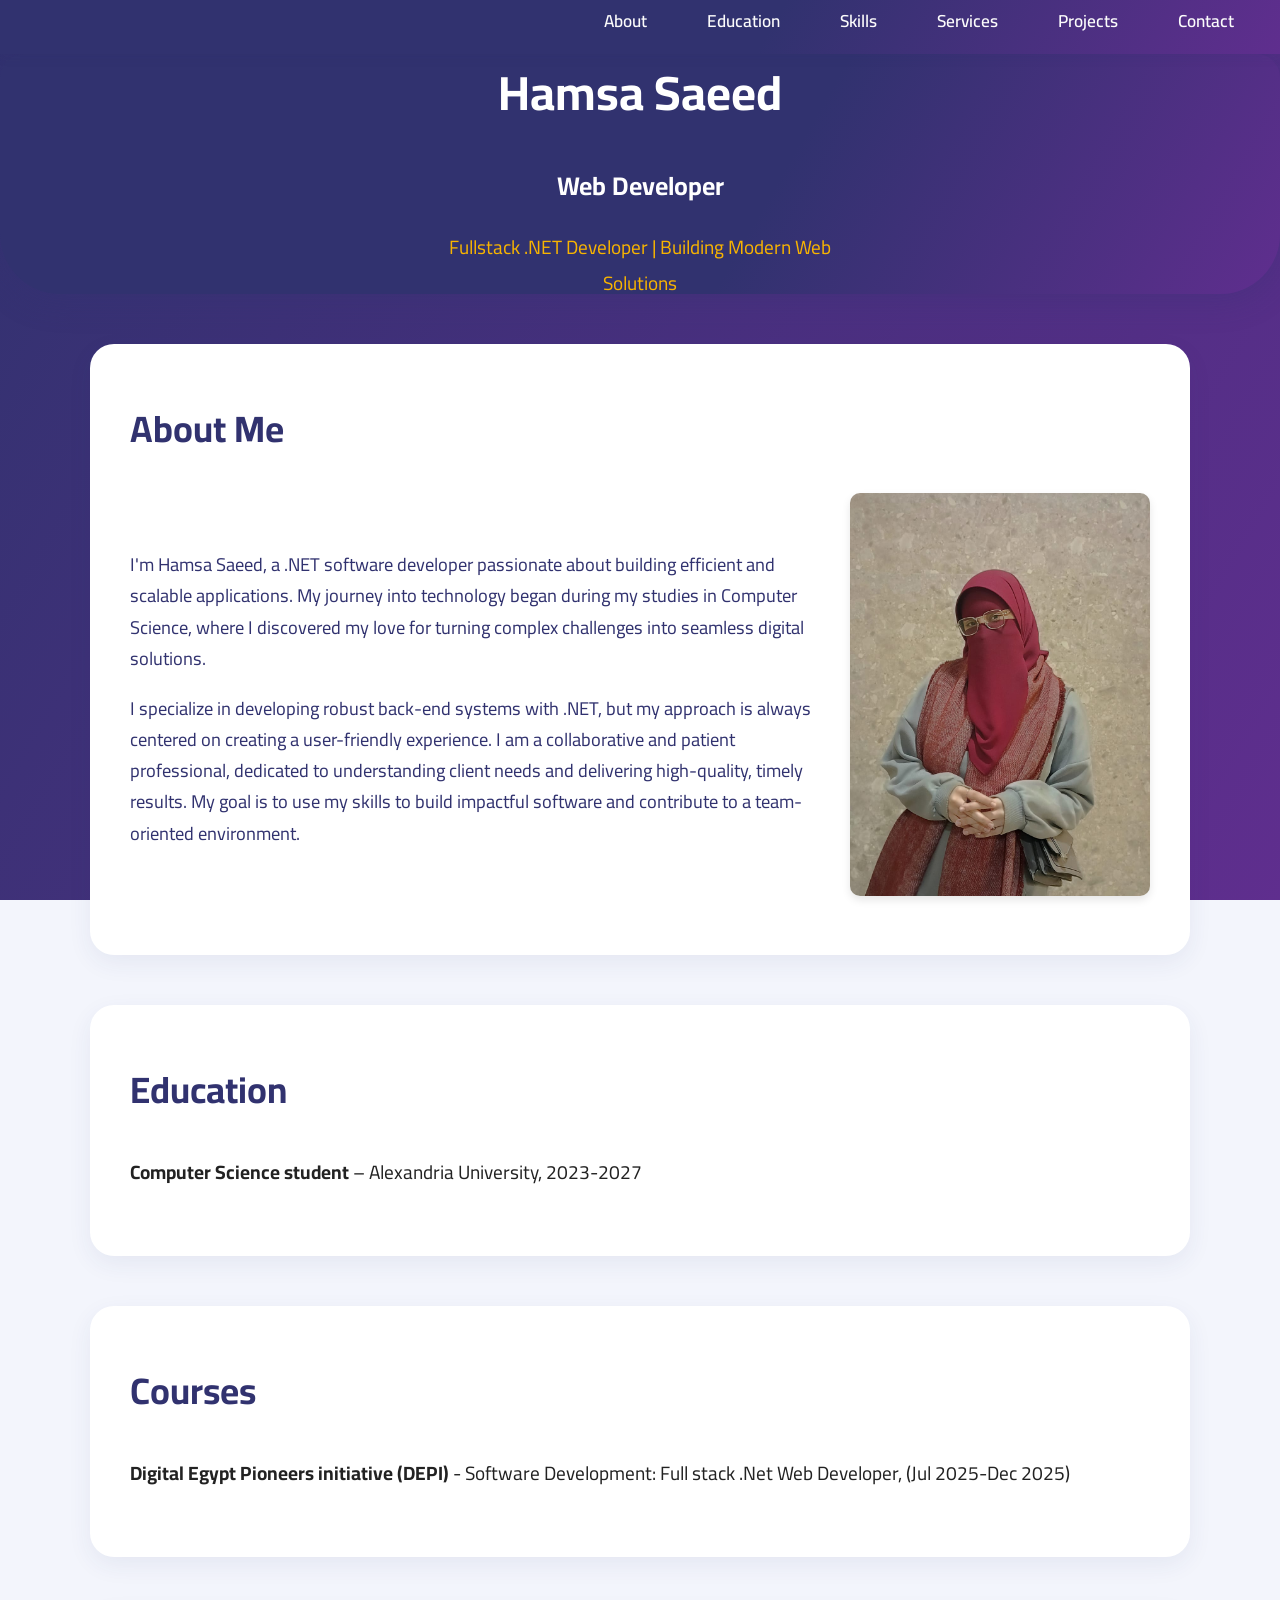
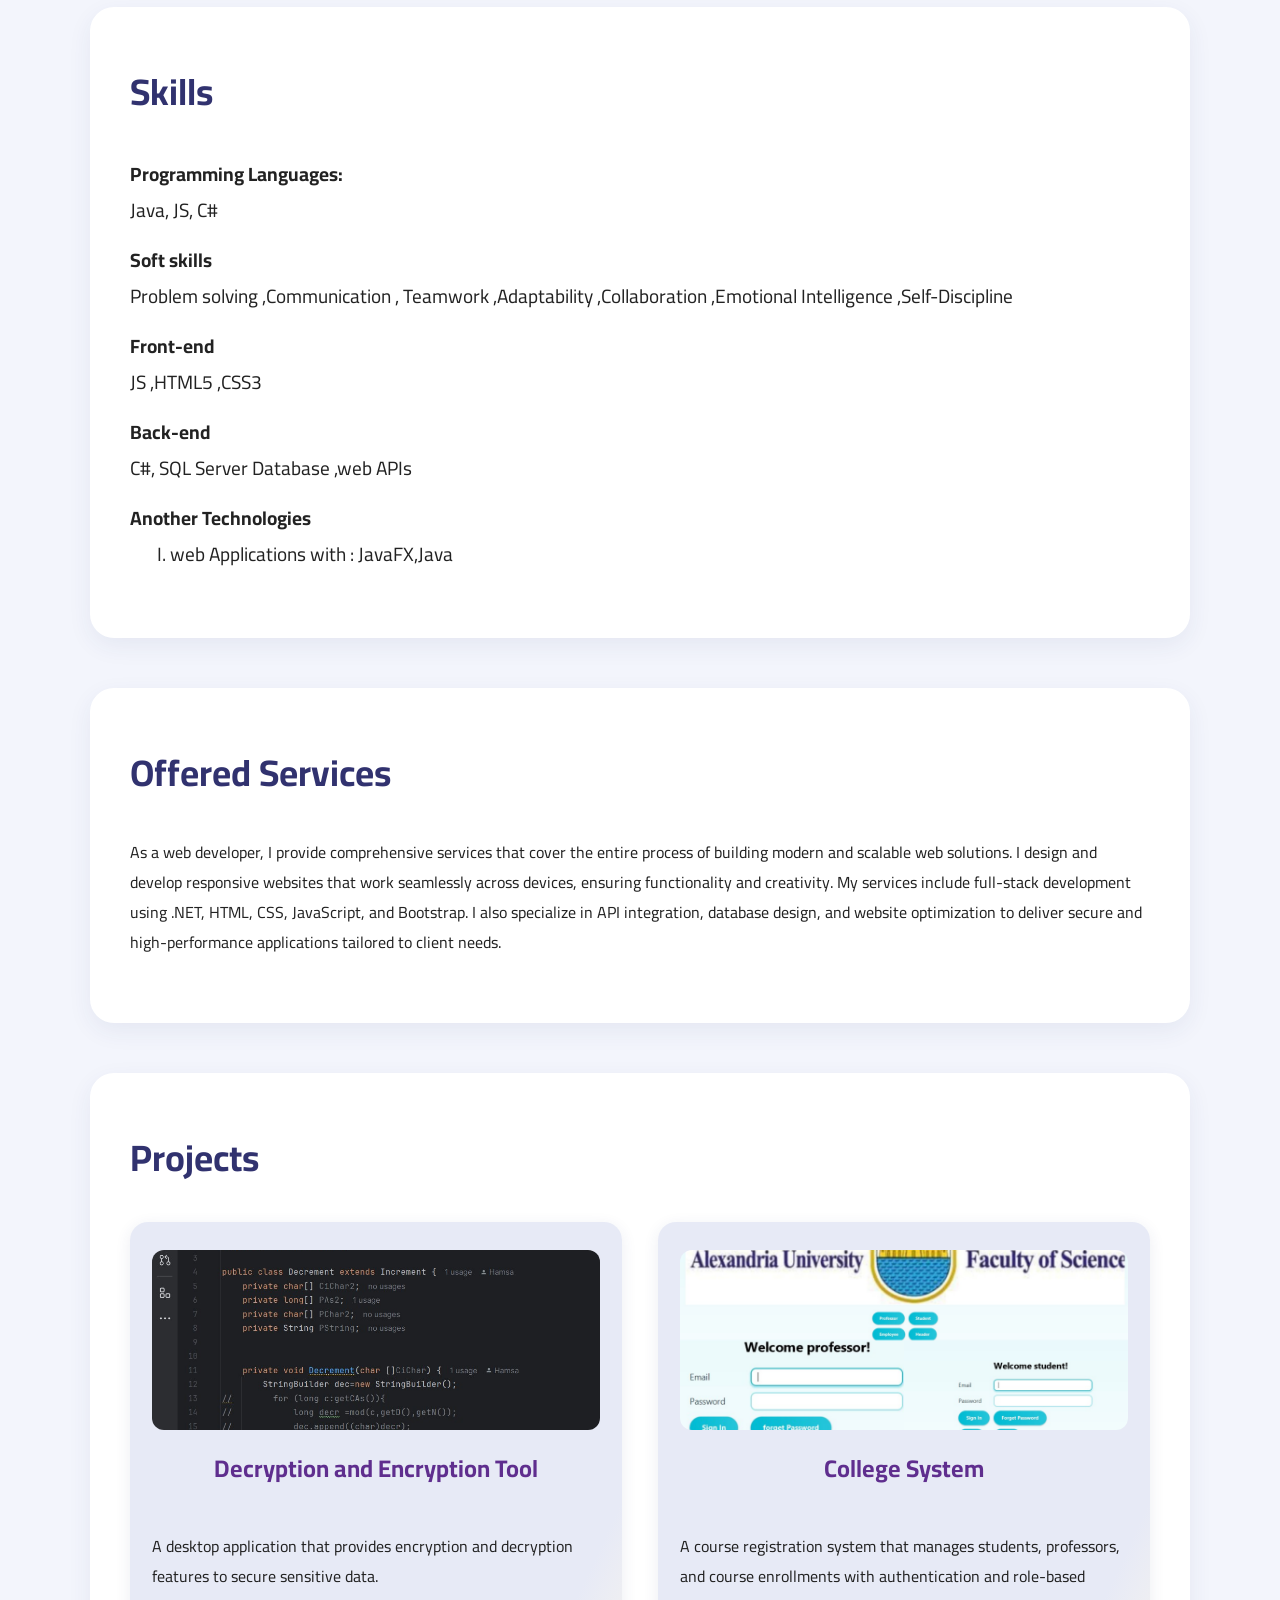
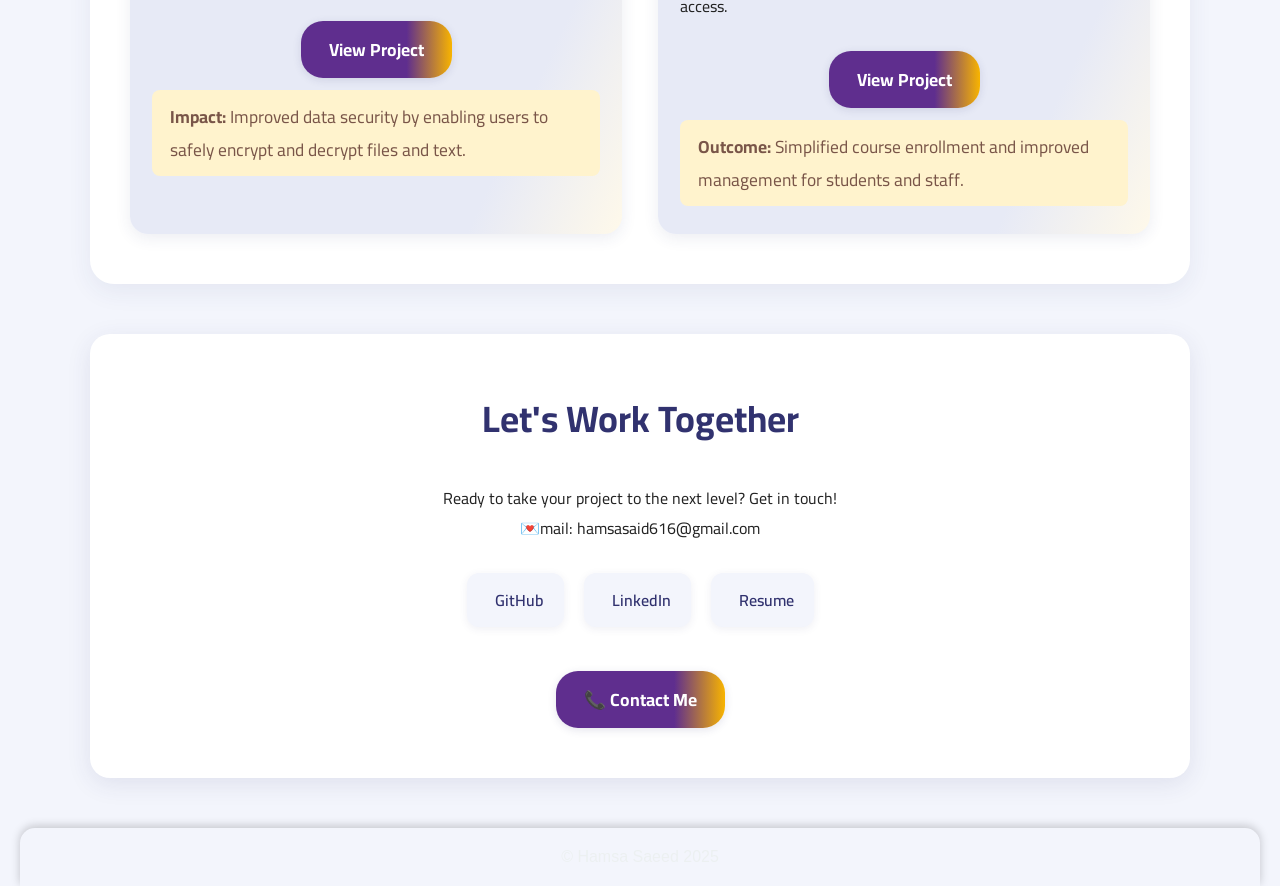
==== index.html @ bff62e7e "Merge branch 'main' of https://github.com/Hamsasaeed99/portfolio" ====
<!DOCTYPE html>
<html lang="en">
  <head>
    <meta charset="UTF-8" />
    <meta name="viewport" content="width=device-width, initial-scale=1" />
    <title>Portfolio - Hamsa Saeed</title>
    <link rel="stylesheet" href="style.css" />
  </head>
  <body>
    <div class="bg-animated"></div>

    <!-- Navigation Bar -->
    <nav class="main-nav">
      <ul>
        <li><a href="#about">About</a></li>
        <li><a href="#education">Education</a></li>
        <li><a href="#skills">Skills</a></li>
        <li><a href="#services">Services</a></li>
        <li><a href="#projects">Projects</a></li>
        <li><a href="#contact">Contact</a></li>
      </ul>
    </nav>

    <!-- Cover Section -->
    <section class="cover">
      <div class="cover-overlay"></div>
      <div class="cover-content">
        <div class="cover-text">
          <h1>Hamsa Saeed</h1>
          <p class="title">Web Developer</p>
          <p class="subtitle">
            Fullstack .NET Developer | Building Modern Web Solutions
          </p>
        </div>
      </div>
    </section>

    <main>
      <!-- About Section -->
      <section id="about" class="about-me">
        <div class="container">
          <h2 class="section-title">About Me</h2>
          <div class="about-content">
            <div class="about-text">
              <p>
                I'm Hamsa Saeed, a .NET software developer passionate about building efficient and scalable applications. My journey into technology began during my studies in Computer Science, where I discovered my love for turning complex challenges into seamless digital solutions.

              </p>
              <p>
                I specialize in developing robust back-end systems with .NET, but my approach is always centered on creating a user-friendly experience. I am a collaborative and patient professional, dedicated to understanding client needs and delivering high-quality, timely results. My goal is to use my skills to build impactful software and contribute to a team-oriented environment.

              </p>
            </div>
            <div class="about-image">
              <img src="WhatsApp Image 2026-02-12 at 7.14.35 PM.jpeg" alt="Hamsa Saeed" class="profile-pic" />
            </div>
          </div>
        </div>
      </section>

      <!-- Education Section -->
      <section id="education">
        <h2>Education</h2>
        <ul>
          <li>
            <strong>Computer Science student</strong> – Alexandria University,
            2023-2027
          </li>
        </ul>
      </section>

      <!-- Course Section -->
      <section id="Course">
        <h2>Courses</h2>
        <ul>
          <li>
            <strong>Digital Egypt Pioneers initiative (DEPI)</strong> - Software
            Development: Full stack .Net Web Developer, (Jul 2025-Dec 2025)
          </li>
        </ul>
      </section>

      <!-- Skills Section -->
      <section id="skills">
        <h2>Skills</h2>
        <ul>
          <li>
            <strong>Programming Languages:</strong><br />
            Java, JS, C#
          </li>
          <li>
            <strong>Soft skills</strong><br />
            Problem solving
            ,Communication
            , Teamwork 
            ,Adaptability 
            ,Collaboration 
            ,Emotional Intelligence
            ,Self-Discipline 
          </li>
          <li>
            <strong>Front-end </strong><br />
            JS ,HTML5 ,CSS3
          </li>
          <li>
            <strong>Back-end </strong><br />
            C#, SQL Server Database ,web APIs
          </li>
          <li>
            <strong>Another Technologies </strong><br />
            <ol type="I">
              <li>web Applications with : JavaFX,Java</li>
            </ol>
          </li>
        </ul>
      </section>

      <!-- Offered Services Section -->
      <section id="services">
        <h2>Offered Services</h2>
        <p>
          As a web developer, I provide comprehensive services that cover the
          entire process of building modern and scalable web solutions. I design
          and develop responsive websites that work seamlessly across devices,
          ensuring functionality and creativity. My services include full-stack
          development using .NET, HTML, CSS, JavaScript, and Bootstrap. I also
          specialize in API integration, database design, and website
          optimization to deliver secure and high-performance applications
          tailored to client needs.
        </p>
      </section>

      <!-- Projects Section -->
      <section id="projects">
        <h2>Projects</h2>
        <div class="projects-list">
          <div class="project-item">
            <img src="Screenshot 2025-09-07 192544.jpg" alt="Decryption and Encryption Tool" />
            <h3>Decryption and Encryption Tool</h3>
            <p>
              A desktop application that provides encryption and decryption
              features to secure sensitive data.
            </p>
            <a
              class="btn"
              href="https://github.com/Hamsasaeed99/DecryptionAndEncryption"
              target="_blank"
              >View Project</a
            >
            <div class="case-study">
              <strong>Impact:</strong> Improved data security by enabling users
              to safely encrypt and decrypt files and text.
            </div>
          </div>
            <div class="project-item">
                <img src="photo-collage.png.png" alt="College System" />
                <h3>College System</h3>
                <p>
                    A course registration system that manages students, professors, and course
                    enrollments with authentication and role-based access.
                </p>
                <a
                    class="btn"
                    href="https://github.com/Hamsasaeed99/CollegeSystem"
                    target="_blank"
                    >View Project</a
                >
                <div class="case-study">
                    <strong>Outcome:</strong> Simplified course enrollment and improved
                    management for students and staff.
                </div>
            </div>
        </div>
      </section>

    <!-- Contact Section -->
<section id="contact">
  <h2>Let's Work Together</h2>
  <p>Ready to take your project to the next level? Get in touch!<br> 💌mail: hamsasaid616@gmail.com</p>

  <div class="contact-grid">
    
    <a href="https://github.com/Hamsasaeed99" target="_blank">
      <i class="fab fa-github"></i> GitHub
    </a>
    <a href="https://www.linkedin.com/in/hamsasaeed55" target="_blank">
      <i class="fab fa-linkedin"></i> LinkedIn
    </a>
    <a href="Hamsa Saeed OthmanCV.pdf" target="_blank">
      <i class="fas fa-file-alt"></i> Resume
    </a>

  </div>

  <a class="btn primary" href="https://wa.me/qr/BJYZMASIEOZRG1"target="_blank"> 📞 Contact Me</a>
</section>

    </main>

    <footer>
      <p>© Hamsa Saeed 2025</p>
    </footer>
  </body>
</html>
---- style.css ----
@import url('https://fonts.googleapis.com/css2?family=Cairo:wght@700;400&display=swap');

body {
  font-family: 'Cairo', Arial, sans-serif;
  background: #f3f5fc;
  margin: 0;
  color: #222;
  direction: ltr;
}

.bg-animated {
  position: fixed;
  top: 0; left: 0;
  width: 100vw;
  height: 100vh;
  z-index: -1;
  background: linear-gradient(120deg, #31326f, #5f2e8e, #f8b400, #9d50bb);
  background-size: 300% 300%;
  animation: gradientBG 8s ease-in-out infinite;
}

@keyframes gradientBG {
  0% { background-position: 0% 50%; }
  50% { background-position: 100% 50%; }
  100% { background-position: 0% 50%; }
}

/* Navigation Bar */
.main-nav {
  width: 100%;
  background:  linear-gradient(120deg, #31326f 60%, #5f2e8e 100%);
  box-shadow: 0 2px 12px #31326f18;
  position: sticky;
  top: 0;
  z-index: 99;
  
}
.main-nav ul {
  margin: 0;
  padding: 0 28px;
  display: flex;
  gap: 24px;
  list-style: none;
  height: 54px;
  align-items: center;
  justify-content: flex-end;
}
.main-nav a {
  color: #fcfcfc;
  font-weight: 600;
  font-size: 1.08rem;
  text-decoration: none;
  padding: 8px 18px;
  border-radius: 18px;
  transition: background 0.18s, color 0.18s;
}
.main-nav a:hover,
.main-nav a:focus {
  background: #f8b400;
  color: #fff;
}

/* Cover Section */
.cover {
  background: linear-gradient(120deg, #31326f 60%, #5f2e8e 100%);
  color: #fff;
  position: relative;
  text-align: center;
  padding: 140px 0 100px 0;
  border-bottom-right-radius: 60px;
  border-bottom-left-radius: 60px;
  box-shadow: 0 6px 32px rgba(49,50,111,0.3);
}
.cover-overlay {
  position: absolute;
  background: rgba(49,50,111,0.22);
  border-bottom-right-radius: 60px;
  border-bottom-left-radius: 60px;
  z-index: 1;
}
.cover-content {
  position: absolute;
  top: 50%;
  left: 50%;
  transform: translate(-50%, -50%);
  z-index: 2;
  display: flex;
  flex-direction: row;
  align-items: center;
  justify-content: center;
  gap: 40px;
  width: auto;
  min-height: 350px;
}
.cover-text { text-align: center; max-width: 430px; width: 100%; }
.profile-pic {
    width: 100%; /* تتمدد الصورة لتملأ حاوية الـ 300px */
    max-width: 300px; /* تضمن أن الصورة لا تتعدى 300px */
    height: auto; /* للحفاظ على نسبة العرض إلى الارتفاع */
    border-radius: 10px; /* لإضافة حواف دائرية للصورة */
    box-shadow: 0 4px 8px rgba(0, 0, 0, 0.1); /* لإضافة ظل خفيف */
}

.cover-text h1 { font-size: 3rem; margin-bottom: 10px; margin-top: 0; }
.cover-text .title { font-size: 1.6rem; font-weight: 700; margin-bottom: 8px; }
.cover-text .subtitle { font-size: 1.2rem; color: #f8b400; margin-bottom: 0; }

main { max-width: 1100px; margin: 40px auto; padding: 0 40px; }
section {
  background: #fff;
  margin-bottom: 50px;
  padding: 50px 40px;
  border-radius: 24px;
  box-shadow: 0 8px 24px rgba(49,50,111,0.07);
}
section h2 {
  color: #31326f;
  margin-top: 0;
  margin-bottom: 30px;
  font-size: 2.3rem;
}

.about-list { list-style: disc inside; padding-left: 0; margin-top: 0; }
.about-list li {
  font-size: 1.18rem;
  margin-bottom: 14px;
  color: #31326f;
}
.services-list, .contact-details, ul { list-style: none; padding: 0; }
.services-list li, .contact-details li, ul li {
  margin-bottom: 14px;
  font-size: 1.2rem;

}

.about-content {
    display: flex; /* يجعل العناصر داخلها تترتب جنبًا إلى جنب */
    align-items: center; /* لمحاذاة العناصر عموديًا في المنتصف */
    justify-content: space-between; /* لتوزيع المساحة بين العناصر */
    flex-wrap: wrap; /* للسماح للعناصر بالنزول لسطر جديد في الشاشات الصغيرة */
    gap: 30px; /* المسافة بين النص والصورة */
}

.about-text {
  flex: 1;
  font-size: 1.15rem;
  line-height: 1.7;
  color: #31326f;
  min-width: 300px;
  text-align: left;
}

.about-image {
    flex: 0 0 300px; /* يحدد عرض الصورة بـ 300px ولا يسمح لها بالنمو أو التقلص */
    text-align: center; /* لمحاذاة الصورة في المنتصف إذا كانت أصغر من الحاوية */
}

/* Projects */
.projects-list {
  display: flex;
  flex-wrap: wrap;
  gap: 36px;
  justify-content: center;
}
.project-item {
  background: linear-gradient(115deg, #e7eaf6 80%, #f8b40015);
  border-radius: 18px;
  padding: 28px 22px;
  box-shadow: 0 4px 16px rgba(49,50,111,0.09);
  flex: 1 1 430px;
  min-width: 380px;
  max-width: 540px;
  min-height: 340px;
  transition: transform 0.2s, box-shadow 0.2s;
  display: flex;
  flex-direction: column;
  align-items: center;
}
.project-item:hover {
  transform: translateY(-8px) scale(1.03);
  box-shadow: 0 8px 32px #5f2e8e22;
}
.project-item img {
  width: 100%; height: 180px;
  object-fit: cover;
  border-radius: 12px;
  margin-bottom: 16px;
  background: #fff;
}
.project-item h3 { margin-top: 0; color: #5f2e8e; font-size: 1.5rem; }
.case-study {
  margin-top: 12px;
  background: #fff3cd;
  color: #795548;
  padding: 10px 18px;
  border-radius: 8px;
  font-size: 1.09rem;
}

.btn {
  display: inline-block;
  background: linear-gradient(90deg, #5f2e8e 70%, #f8b400 100%);
  color: #fff;
  padding: 12px 28px;
  border-radius: 22px;
  text-decoration: none;
  font-weight: bold;
  margin-top: 14px;
  box-shadow: 0 2px 8px rgba(49,50,111,0.13);
  transition: background 0.3s, transform 0.2s;
  border: none;
  cursor: pointer;
  text-align: center;
  font-size: 1.1rem;
}
.btn.primary {
  background: linear-gradient(90deg, #5f2e8e 70%, #f8b400 100%);
}
.btn:hover {
  background: linear-gradient(90deg, #f8b400 70%, #5f2e8e 100%);
  transform: scale(1.07);
}
#contact {
  text-align: center;
  background: #fff;
  padding: 50px 40px;
  border-radius: 20px;
  box-shadow: 0 6px 24px rgba(49, 50, 111, 0.1);
}

.contact-grid {
  display: flex;
  flex-wrap: wrap;
  gap: 20px;
  justify-content: center;
  margin: 30px 0;
}

.contact-grid a {
  display: flex;
  align-items: center;
  gap: 8px;
  padding: 12px 20px;
  background: #f3f5fc;
  border-radius: 12px;
  text-decoration: none;
  color: #31326f;
  font-weight: 600;
  transition: all 0.3s ease;
  box-shadow: 0 2px 8px rgba(49, 50, 111, 0.08);
}

.contact-grid a:hover {
  background: linear-gradient(90deg, #5f2e8e, #f8b400);
  color: #fff;
  transform: scale(1.05);
}

.contact-grid i {
  font-size: 1.2rem;
}


/* Responsive */
@media (max-width: 800px) {
  .main-nav ul { gap: 8px; font-size: 0.98rem; padding: 0 5px; }
  main { padding: 0 12px; }
  section { padding: 24px 10px; border-radius: 14px; }
  .projects-list { flex-direction: column; gap: 18px; }
  .project-item { min-width: unset; max-width: unset; }
  .profile-img { width: 90px; height: 90px; }
  .cover {
    padding: 60px 0 30px 0;
    border-bottom-right-radius: 32px;
    border-bottom-left-radius: 32px;
  }
  .cover-content {
    position: static;
    top: unset; 
    transform: none;
    flex-direction: column;
    gap: 22px;
    min-height: 350px;
    width: 100%;
  }
  .cover-text { text-align: center; max-width: 100%; }

  .about-content {
        flex-direction: column; /* يرتب العناصر فوق بعضها البعض */
        text-align: center; /* لمركزة النص والصورة */
    }
    .about-image {
        margin-top: 20px; /* إضافة مسافة أعلى الصورة */
        flex: 0 0 100%; /* لجعل الصورة تأخذ عرض 100% في الشاشات الصغيرة */
    }
    

}

footer {
  background-color:   linear-gradient(120deg, #31326f 60%, #5f2e8e 100%); /* لون خلفية داكن أنيق */
  color: #ecf0f1;            /* لون النص فاتح */
  text-align: center;        /* توسيط النص */
  padding: 20px 0;           /* مسافة داخلية */
  font-family: 'Segoe UI', Tahoma, Geneva, Verdana, sans-serif;
  font-size: 16px;
  box-shadow: 0 -2px 10px rgba(0, 0, 0, 0.2); /* ظل خفيف من الأعلى */
  
border-radius: 15px 15px 0 0; /* تقوس في الأعلى فقط */
  margin: 0 20px; /* مسافة من الجوانب */

}

footer p {
  margin: 0;
}


/* Smooth scroll */
html { scroll-behavior: smooth; }
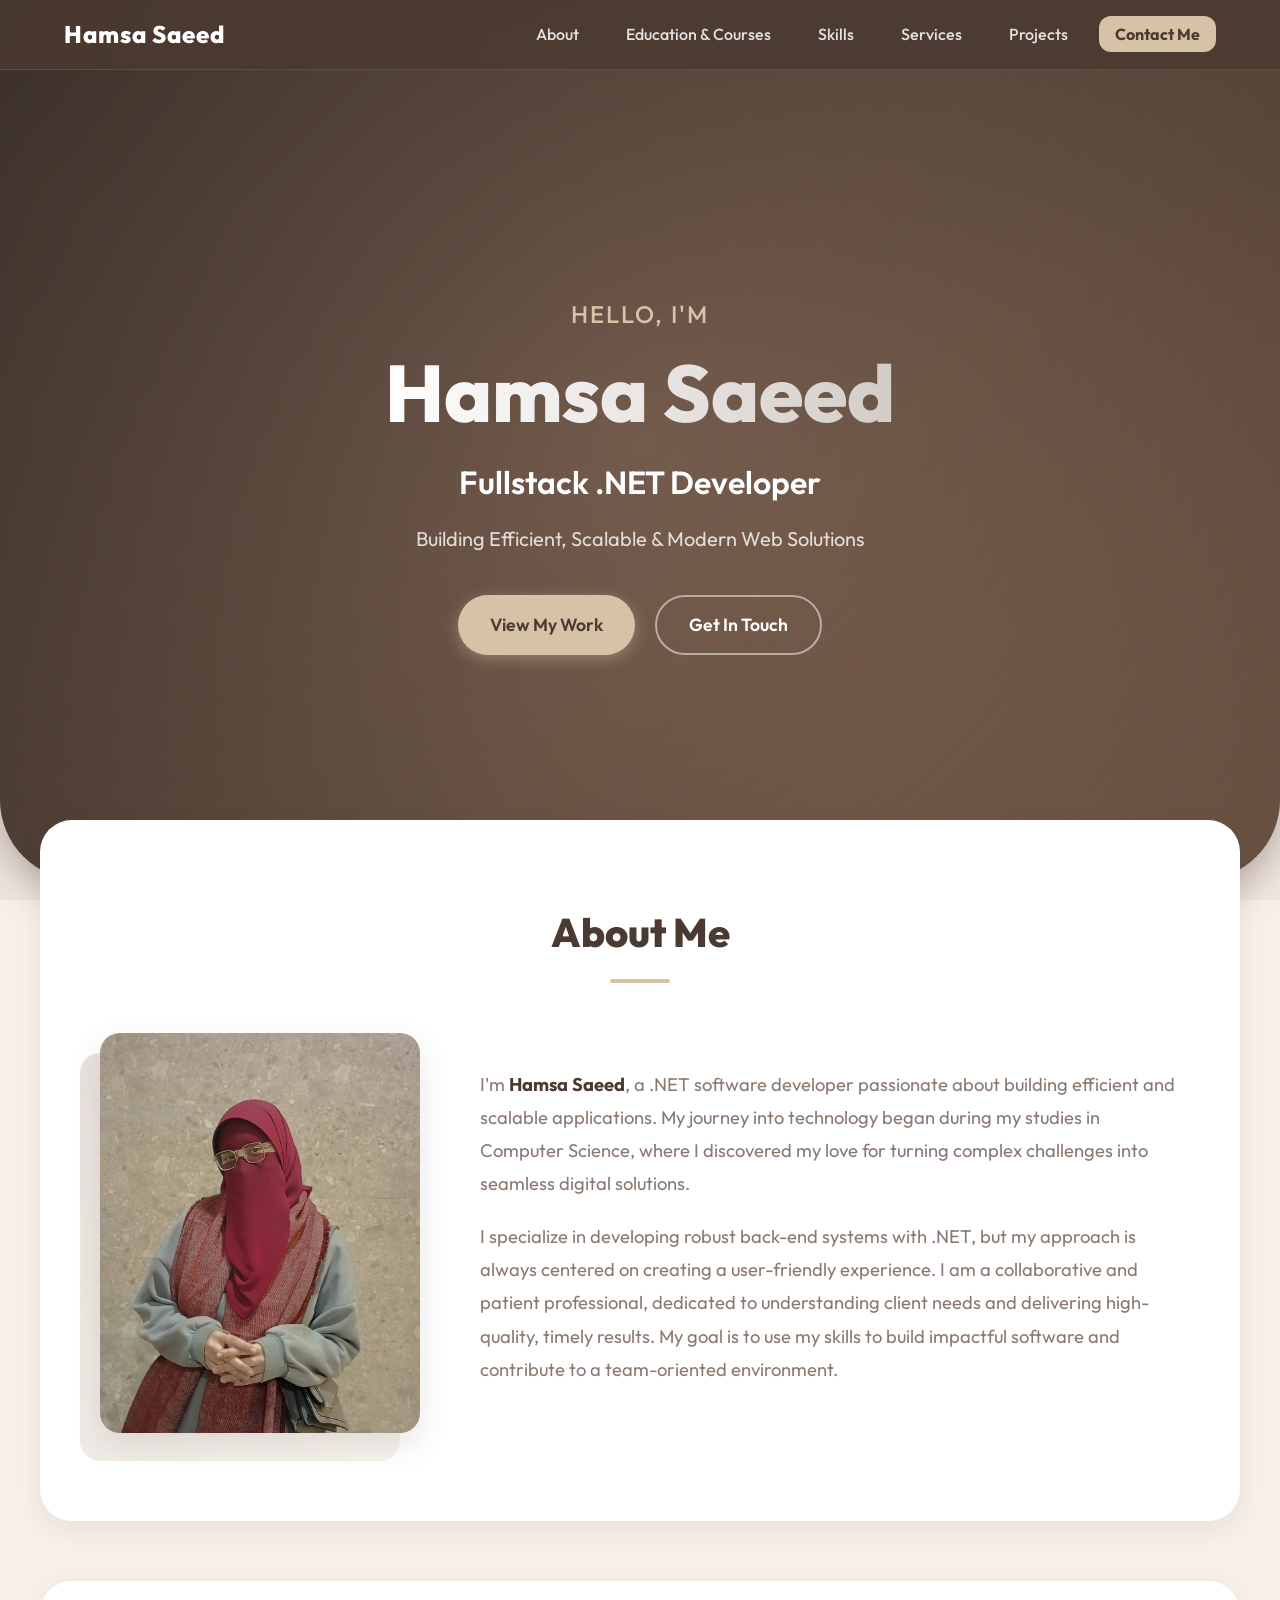
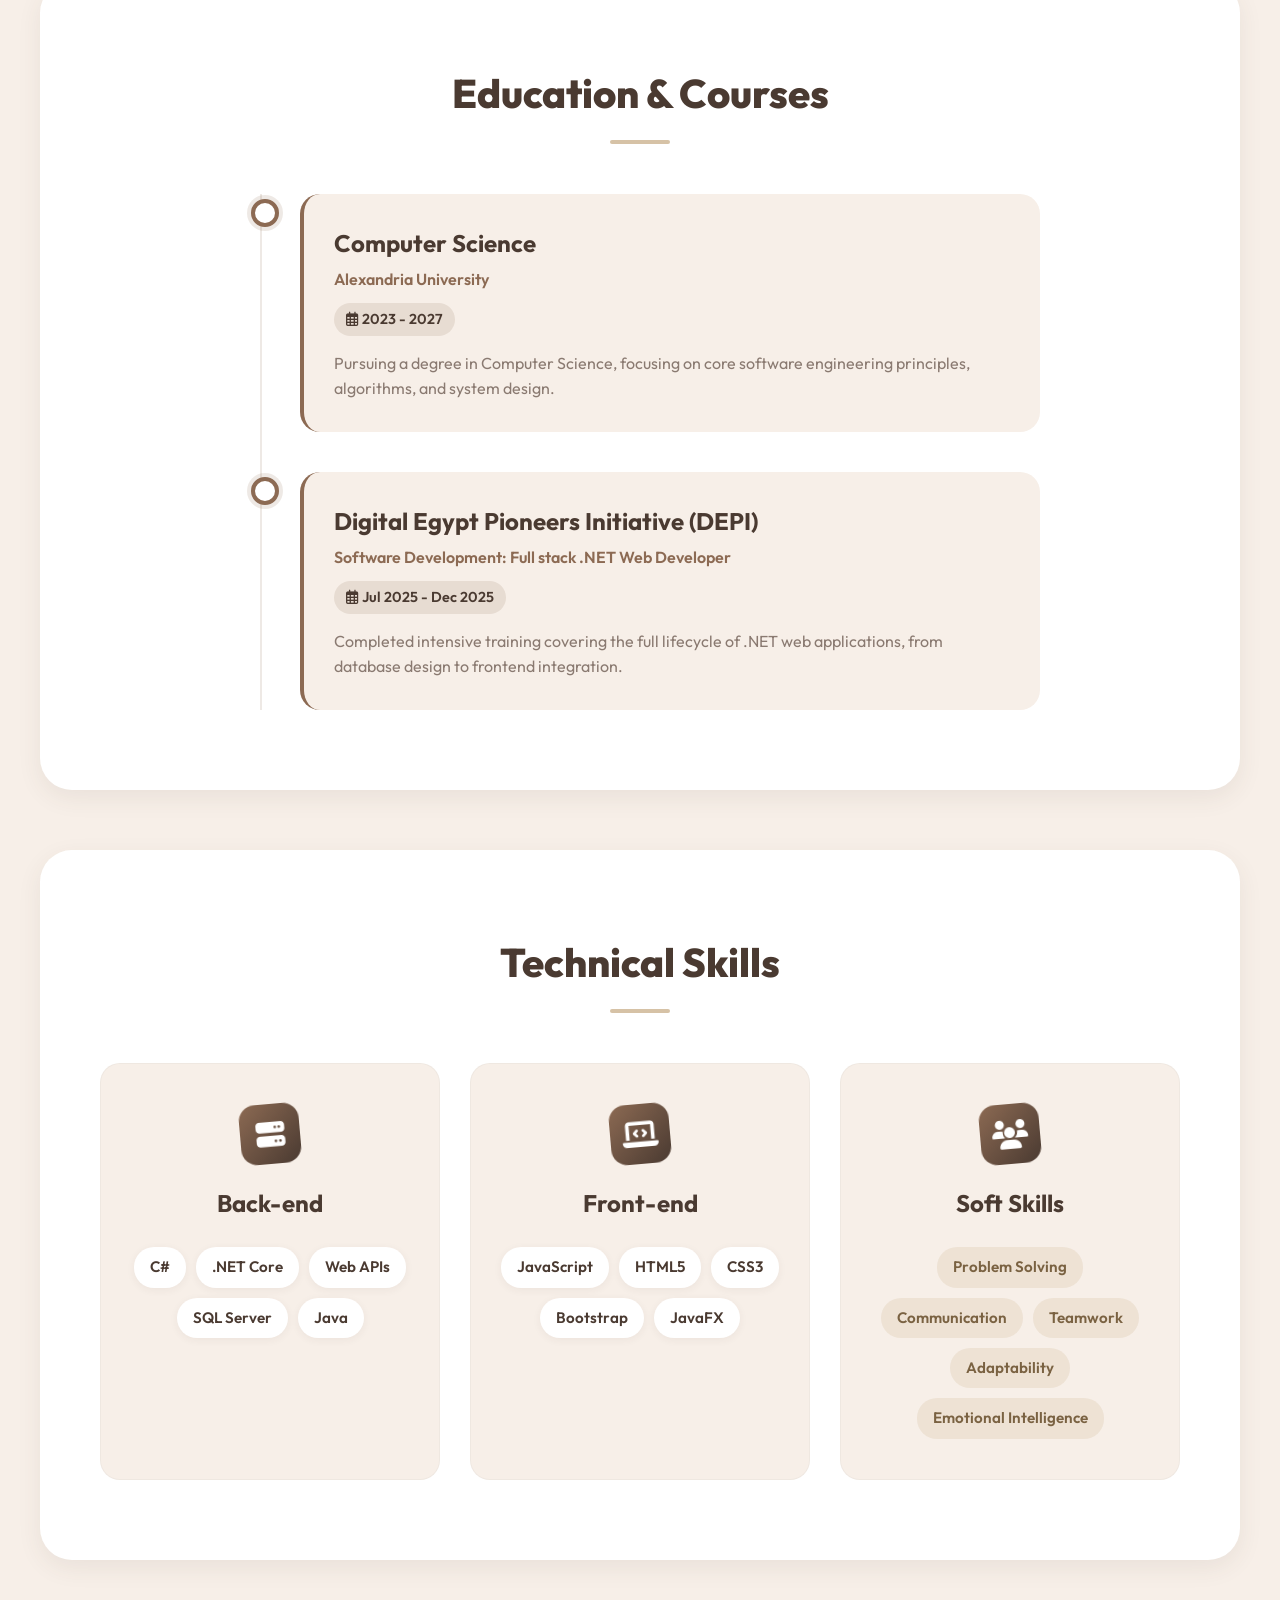
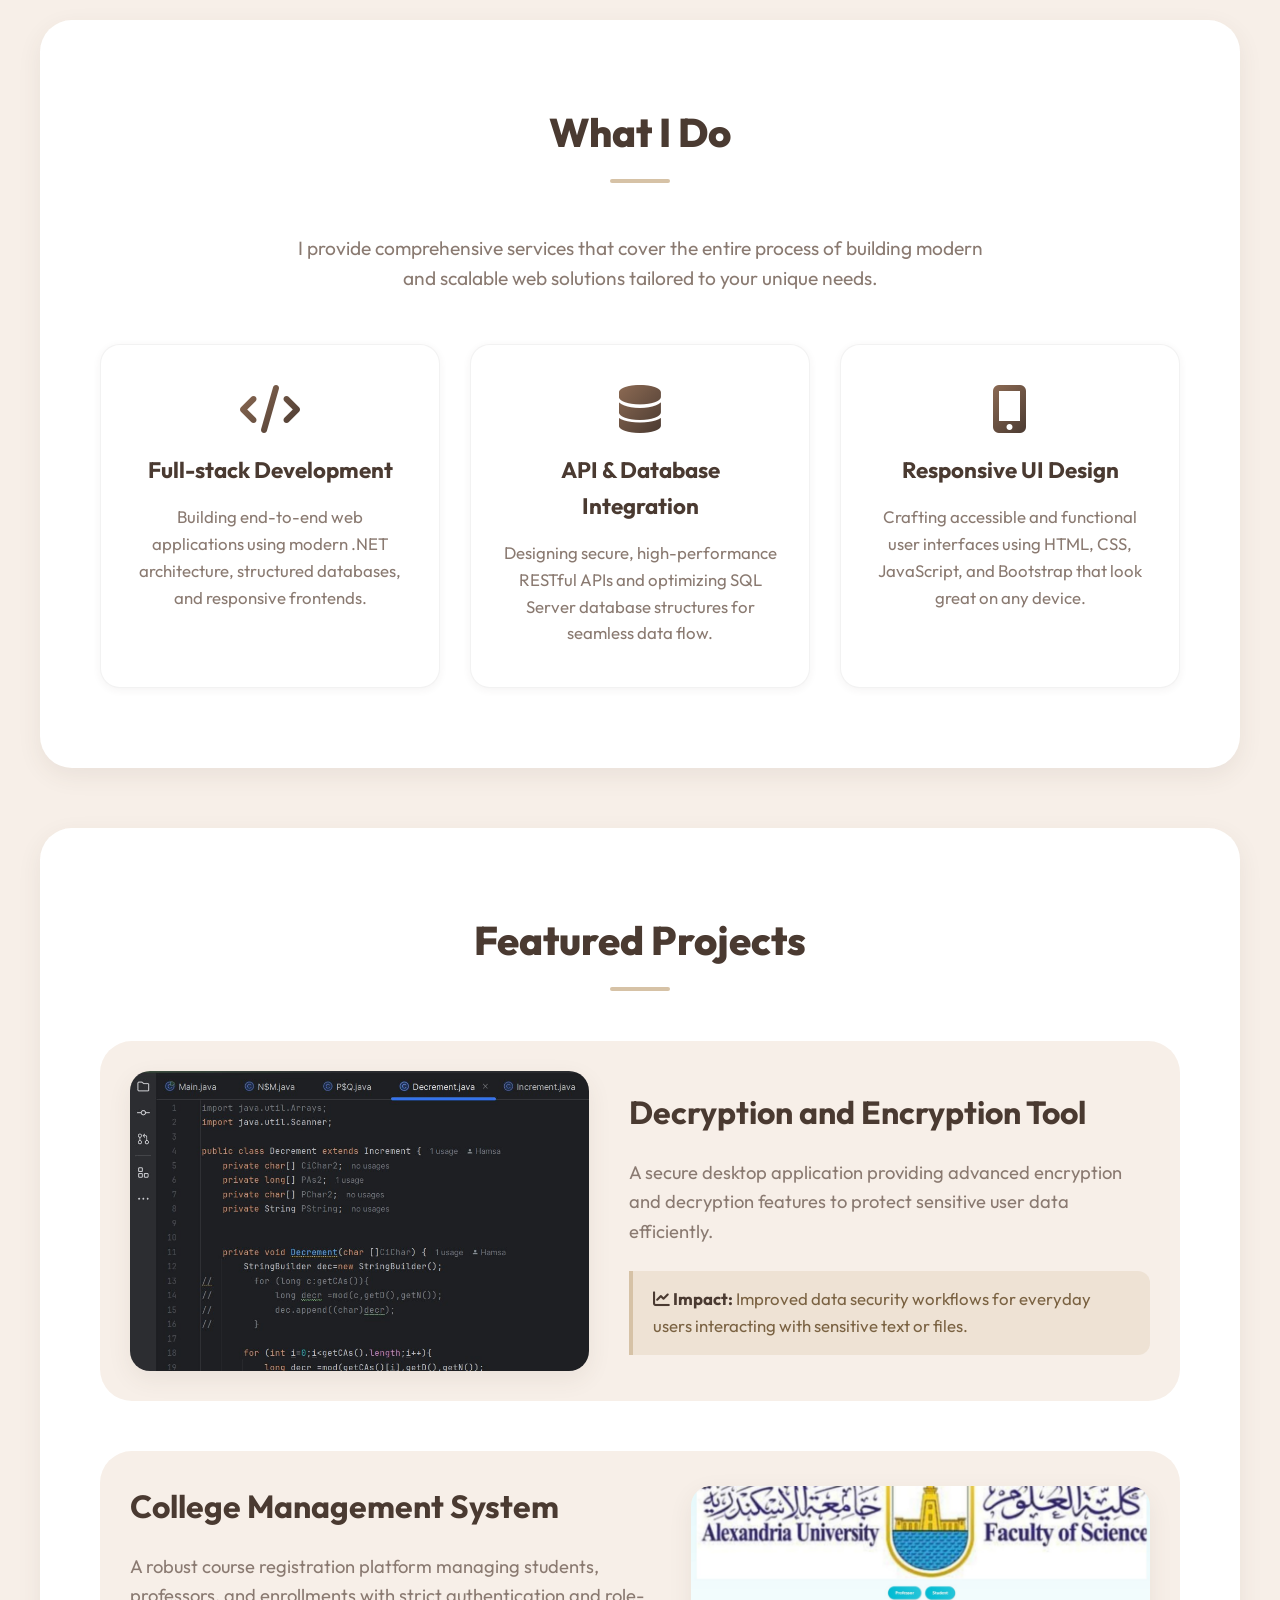
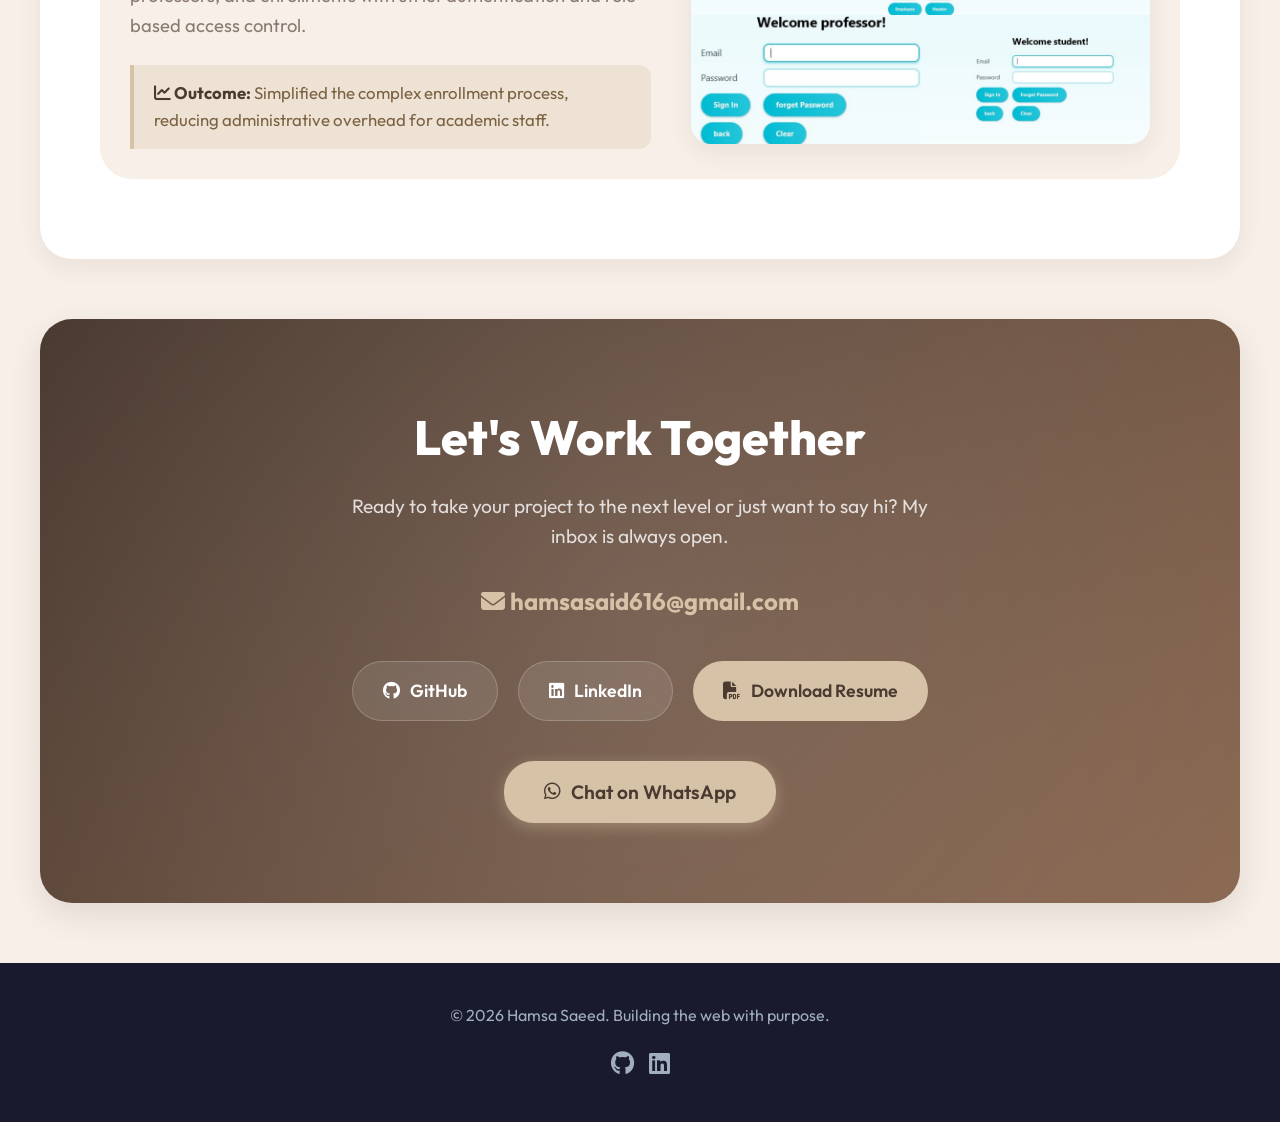
==== commit 864299b2: "color and style changed feat: Redesign portfolio layout with an enhanced navigation bar, a new cover" ====
--- a/index.html
+++ b/index.html
@@ -4,6 +4,8 @@
     <meta charset="UTF-8" />
     <meta name="viewport" content="width=device-width, initial-scale=1" />
     <title>Portfolio - Hamsa Saeed</title>
+    <!-- FontAwesome for Icons -->
+    <link rel="stylesheet" href="https://cdnjs.cloudflare.com/ajax/libs/font-awesome/6.4.0/css/all.min.css" />
     <link rel="stylesheet" href="style.css" />
   </head>
   <body>
@@ -11,194 +13,277 @@
 
     <!-- Navigation Bar -->
     <nav class="main-nav">
+      <div class="nav-brand">Hamsa Saeed</div>
       <ul>
         <li><a href="#about">About</a></li>
-        <li><a href="#education">Education</a></li>
+        <li><a href="#education">Education & Courses</a></li>
         <li><a href="#skills">Skills</a></li>
         <li><a href="#services">Services</a></li>
         <li><a href="#projects">Projects</a></li>
-        <li><a href="#contact">Contact</a></li>
+        <li><a href="#contact" class="nav-cta">Contact Me</a></li>
       </ul>
     </nav>
 
     <!-- Cover Section -->
-    <section class="cover">
+    <header class="cover">
       <div class="cover-overlay"></div>
-      <div class="cover-content">
+      <div class="cover-content fade-in-up">
         <div class="cover-text">
+          <p class="greeting">Hello, I'm</p>
           <h1>Hamsa Saeed</h1>
-          <p class="title">Web Developer</p>
-          <p class="subtitle">
-            Fullstack .NET Developer | Building Modern Web Solutions
-          </p>
+          <p class="title">Fullstack .NET Developer</p>
+          <p class="subtitle">Building Efficient, Scalable & Modern Web Solutions</p>
+          <div class="header-actions">
+             <a href="#projects" class="btn primary">View My Work</a>
+             <a href="#contact" class="btn outline">Get In Touch</a>
+          </div>
         </div>
       </div>
-    </section>
+    </header>
 
     <main>
       <!-- About Section -->
-      <section id="about" class="about-me">
+      <section id="about" class="about-me scroll-reveal">
         <div class="container">
-          <h2 class="section-title">About Me</h2>
+          <div class="section-header">
+            <h2 class="section-title">About Me</h2>
+            <div class="title-underline"></div>
+          </div>
+          
           <div class="about-content">
+            <div class="about-image-wrapper">
+              <img src="WhatsApp Image 2026-02-12 at 7.14.35 PM.jpeg" alt="Hamsa Saeed" class="profile-pic" />
+              <div class="image-backdrop"></div>
+            </div>
             <div class="about-text">
               <p>
-                I'm Hamsa Saeed, a .NET software developer passionate about building efficient and scalable applications. My journey into technology began during my studies in Computer Science, where I discovered my love for turning complex challenges into seamless digital solutions.
-
+                I'm <strong>Hamsa Saeed</strong>, a .NET software developer passionate about building efficient and scalable applications. My journey into technology began during my studies in Computer Science, where I discovered my love for turning complex challenges into seamless digital solutions.
               </p>
               <p>
                 I specialize in developing robust back-end systems with .NET, but my approach is always centered on creating a user-friendly experience. I am a collaborative and patient professional, dedicated to understanding client needs and delivering high-quality, timely results. My goal is to use my skills to build impactful software and contribute to a team-oriented environment.
-
               </p>
             </div>
-            <div class="about-image">
-              <img src="WhatsApp Image 2026-02-12 at 7.14.35 PM.jpeg" alt="Hamsa Saeed" class="profile-pic" />
-            </div>
-          </div>
-        </div>
-      </section>
-
-      <!-- Education Section -->
-      <section id="education">
-        <h2>Education</h2>
-        <ul>
-          <li>
-            <strong>Computer Science student</strong> – Alexandria University,
-            2023-2027
-          </li>
-        </ul>
-      </section>
-
-      <!-- Course Section -->
-      <section id="Course">
-        <h2>Courses</h2>
-        <ul>
-          <li>
-            <strong>Digital Egypt Pioneers initiative (DEPI)</strong> - Software
-            Development: Full stack .Net Web Developer, (Jul 2025-Dec 2025)
-          </li>
-        </ul>
+          </div>
+        </div>
+      </section>
+
+      <!-- Education & Courses Timeline Section -->
+      <section id="education" class="scroll-reveal">
+         <div class="section-header">
+            <h2>Education & Courses</h2>
+            <div class="title-underline"></div>
+         </div>
+         <div class="timeline">
+            <!-- Education Item -->
+            <div class="timeline-item">
+               <div class="timeline-dot"></div>
+               <div class="timeline-content">
+                  <h3>Computer Science</h3>
+                  <p class="timeline-subtitle">Alexandria University</p>
+                  <span class="timeline-date"><i class="far fa-calendar-alt"></i> 2023 - 2027</span>
+                  <p>Pursuing a degree in Computer Science, focusing on core software engineering principles, algorithms, and system design.</p>
+               </div>
+            </div>
+            
+            <!-- Course Item -->
+            <div class="timeline-item">
+                <div class="timeline-dot"></div>
+                <div class="timeline-content">
+                   <h3>Digital Egypt Pioneers Initiative (DEPI)</h3>
+                   <p class="timeline-subtitle">Software Development: Full stack .NET Web Developer</p>
+                   <span class="timeline-date"><i class="far fa-calendar-alt"></i> Jul 2025 - Dec 2025</span>
+                   <p>Completed intensive training covering the full lifecycle of .NET web applications, from database design to frontend integration.</p>
+                </div>
+             </div>
+         </div>
       </section>
 
       <!-- Skills Section -->
-      <section id="skills">
-        <h2>Skills</h2>
-        <ul>
-          <li>
-            <strong>Programming Languages:</strong><br />
-            Java, JS, C#
-          </li>
-          <li>
-            <strong>Soft skills</strong><br />
-            Problem solving
-            ,Communication
-            , Teamwork 
-            ,Adaptability 
-            ,Collaboration 
-            ,Emotional Intelligence
-            ,Self-Discipline 
-          </li>
-          <li>
-            <strong>Front-end </strong><br />
-            JS ,HTML5 ,CSS3
-          </li>
-          <li>
-            <strong>Back-end </strong><br />
-            C#, SQL Server Database ,web APIs
-          </li>
-          <li>
-            <strong>Another Technologies </strong><br />
-            <ol type="I">
-              <li>web Applications with : JavaFX,Java</li>
-            </ol>
-          </li>
-        </ul>
+      <section id="skills" class="scroll-reveal">
+        <div class="section-header">
+            <h2>Technical Skills</h2>
+            <div class="title-underline"></div>
+        </div>
+        
+        <div class="skills-grid">
+            <div class="skill-category">
+                <div class="category-icon"><i class="fas fa-server"></i></div>
+                <h3>Back-end</h3>
+                <div class="skill-tags">
+                    <span class="tag">C#</span>
+                    <span class="tag">.NET Core</span>
+                    <span class="tag">Web APIs</span>
+                    <span class="tag">SQL Server</span>
+                    <span class="tag">Java</span>
+                </div>
+            </div>
+
+            <div class="skill-category">
+                <div class="category-icon"><i class="fas fa-laptop-code"></i></div>
+                <h3>Front-end</h3>
+                <div class="skill-tags">
+                    <span class="tag">JavaScript</span>
+                    <span class="tag">HTML5</span>
+                    <span class="tag">CSS3</span>
+                    <span class="tag">Bootstrap</span>
+                    <span class="tag">JavaFX</span>
+                </div>
+            </div>
+
+            <div class="skill-category">
+                <div class="category-icon"><i class="fas fa-users"></i></div>
+                <h3>Soft Skills</h3>
+                <div class="skill-tags">
+                    <span class="tag alt">Problem Solving</span>
+                    <span class="tag alt">Communication</span>
+                    <span class="tag alt">Teamwork</span>
+                    <span class="tag alt">Adaptability</span>
+                    <span class="tag alt">Emotional Intelligence</span>
+                </div>
+            </div>
+        </div>
       </section>
 
       <!-- Offered Services Section -->
-      <section id="services">
-        <h2>Offered Services</h2>
-        <p>
-          As a web developer, I provide comprehensive services that cover the
-          entire process of building modern and scalable web solutions. I design
-          and develop responsive websites that work seamlessly across devices,
-          ensuring functionality and creativity. My services include full-stack
-          development using .NET, HTML, CSS, JavaScript, and Bootstrap. I also
-          specialize in API integration, database design, and website
-          optimization to deliver secure and high-performance applications
-          tailored to client needs.
+      <section id="services" class="scroll-reveal">
+        <div class="section-header">
+            <h2>What I Do</h2>
+            <div class="title-underline"></div>
+        </div>
+        <p class="section-description">
+            I provide comprehensive services that cover the entire process of building modern and scalable web solutions tailored to your unique needs.
         </p>
+        
+        <div class="services-grid">
+            <div class="service-card">
+                <i class="fas fa-code service-icon"></i>
+                <h3>Full-stack Development</h3>
+                <p>Building end-to-end web applications using modern .NET architecture, structured databases, and responsive frontends.</p>
+            </div>
+            <div class="service-card">
+                <i class="fas fa-database service-icon"></i>
+                <h3>API & Database Integration</h3>
+                <p>Designing secure, high-performance RESTful APIs and optimizing SQL Server database structures for seamless data flow.</p>
+            </div>
+            <div class="service-card">
+                <i class="fas fa-mobile-alt service-icon"></i>
+                <h3>Responsive UI Design</h3>
+                <p>Crafting accessible and functional user interfaces using HTML, CSS, JavaScript, and Bootstrap that look great on any device.</p>
+            </div>
+        </div>
       </section>
 
       <!-- Projects Section -->
-      <section id="projects">
-        <h2>Projects</h2>
+      <section id="projects" class="scroll-reveal">
+        <div class="section-header">
+            <h2>Featured Projects</h2>
+            <div class="title-underline"></div>
+        </div>
         <div class="projects-list">
+            
           <div class="project-item">
-            <img src="Screenshot 2025-09-07 192544.jpg" alt="Decryption and Encryption Tool" />
-            <h3>Decryption and Encryption Tool</h3>
-            <p>
-              A desktop application that provides encryption and decryption
-              features to secure sensitive data.
-            </p>
-            <a
-              class="btn"
-              href="https://github.com/Hamsasaeed99/DecryptionAndEncryption"
-              target="_blank"
-              >View Project</a
-            >
-            <div class="case-study">
-              <strong>Impact:</strong> Improved data security by enabling users
-              to safely encrypt and decrypt files and text.
-            </div>
-          </div>
-            <div class="project-item">
+            <div class="project-image-container">
+                <img src="Screenshot 2025-09-07 192544.jpg" alt="Decryption and Encryption Tool" />
+                <div class="project-overlay">
+                    <a href="https://github.com/Hamsasaeed99/DecryptionAndEncryption" target="_blank" class="project-link-icon"><i class="fab fa-github"></i> Source Code</a>
+                </div>
+            </div>
+            <div class="project-info">
+                <h3>Decryption and Encryption Tool</h3>
+                <p>A secure desktop application providing advanced encryption and decryption features to protect sensitive user data efficiently.</p>
+                <div class="case-study">
+                    <strong><i class="fas fa-chart-line"></i> Impact:</strong> Improved data security workflows for everyday users interacting with sensitive text or files.
+                </div>
+            </div>
+          </div>
+
+          <div class="project-item">
+            <div class="project-image-container">
                 <img src="photo-collage.png.png" alt="College System" />
-                <h3>College System</h3>
-                <p>
-                    A course registration system that manages students, professors, and course
-                    enrollments with authentication and role-based access.
-                </p>
-                <a
-                    class="btn"
-                    href="https://github.com/Hamsasaeed99/CollegeSystem"
-                    target="_blank"
-                    >View Project</a
-                >
+                <div class="project-overlay">
+                    <a href="https://github.com/Hamsasaeed99/CollegeSystem" target="_blank" class="project-link-icon"><i class="fab fa-github"></i> Source Code</a>
+                </div>
+            </div>
+            <div class="project-info">
+                <h3>College Management System</h3>
+                <p>A robust course registration platform managing students, professors, and enrollments with strict authentication and role-based access control.</p>
                 <div class="case-study">
-                    <strong>Outcome:</strong> Simplified course enrollment and improved
-                    management for students and staff.
-                </div>
-            </div>
-        </div>
-      </section>
-
-    <!-- Contact Section -->
-<section id="contact">
-  <h2>Let's Work Together</h2>
-  <p>Ready to take your project to the next level? Get in touch!<br> 💌mail: hamsasaid616@gmail.com</p>
-
-  <div class="contact-grid">
-    
-    <a href="https://github.com/Hamsasaeed99" target="_blank">
-      <i class="fab fa-github"></i> GitHub
-    </a>
-    <a href="https://www.linkedin.com/in/hamsasaeed55" target="_blank">
-      <i class="fab fa-linkedin"></i> LinkedIn
-    </a>
-    <a href="Hamsa Saeed OthmanCV.pdf" target="_blank">
-      <i class="fas fa-file-alt"></i> Resume
-    </a>
-
-  </div>
-
-  <a class="btn primary" href="https://wa.me/qr/BJYZMASIEOZRG1"target="_blank"> 📞 Contact Me</a>
-</section>
+                    <strong><i class="fas fa-chart-line"></i> Outcome:</strong> Simplified the complex enrollment process, reducing administrative overhead for academic staff.
+                </div>
+            </div>
+          </div>
+
+        </div>
+      </section>
+
+      <!-- Contact Section -->
+      <section id="contact" class="scroll-reveal">
+        <div class="contact-card">
+            <h2>Let's Work Together</h2>
+            <p>Ready to take your project to the next level or just want to say hi? My inbox is always open.</p>
+            
+            <a href="mailto:hamsasaid616@gmail.com" class="email-link">
+                <i class="fas fa-envelope"></i> hamsasaid616@gmail.com
+            </a>
+
+            <div class="contact-grid">
+                <a href="https://github.com/Hamsasaeed99" target="_blank" class="social-link">
+                <i class="fab fa-github"></i>
+                <span>GitHub</span>
+                </a>
+                <a href="https://www.linkedin.com/in/hamsasaeed55" target="_blank" class="social-link">
+                <i class="fab fa-linkedin"></i>
+                <span>LinkedIn</span>
+                </a>
+                <a href="Hamsa Saeed OthmanCV.pdf" target="_blank" class="social-link highlight">
+                <i class="fas fa-file-pdf"></i>
+                <span>Download Resume</span>
+                </a>
+            </div>
+
+            <a class="btn primary cta-btn" href="https://wa.me/qr/BJYZMASIEOZRG1" target="_blank"> 
+               <i class="fab fa-whatsapp"></i> Chat on WhatsApp
+            </a>
+        </div>
+      </section>
 
     </main>
 
     <footer>
-      <p>© Hamsa Saeed 2025</p>
+      <div class="footer-content">
+          <p>© <span id="year">2025</span> Hamsa Saeed. Building the web with purpose.</p>
+          <div class="footer-socials">
+             <a href="https://github.com/Hamsasaeed99" target="_blank"><i class="fab fa-github"></i></a>
+             <a href="https://www.linkedin.com/in/hamsasaeed55" target="_blank"><i class="fab fa-linkedin"></i></a>
+          </div>
+      </div>
     </footer>
+
+    <!-- Simple Script for Animations and Dynamic Year -->
+    <script>
+        // Dynamic Footer Year
+        document.getElementById('year').textContent = new Date().getFullYear();
+
+        // Scroll Reveal Animation Observer
+        const observerOptions = {
+            root: null,
+            rootMargin: '0px',
+            threshold: 0.15
+        };
+
+        const observer = new IntersectionObserver((entries, observer) => {
+            entries.forEach(entry => {
+                if (entry.isIntersecting) {
+                    entry.target.classList.add('visible');
+                    // Optional: Stop observing once visible if you only want it to animate once
+                    // observer.unobserve(entry.target); 
+                }
+            });
+        }, observerOptions);
+
+        document.querySelectorAll('.scroll-reveal').forEach((section) => {
+            observer.observe(section);
+        });
+    </script>
   </body>
 </html>
--- a/style.css
+++ b/style.css
@@ -1,22 +1,65 @@
-@import url('https://fonts.googleapis.com/css2?family=Cairo:wght@700;400&display=swap');
+@import url('https://fonts.googleapis.com/css2?family=Outfit:wght@300;400;500;600;700;800&display=swap');
+
+/* --- CSS Variables & Design System --- */
+:root {
+  --primary-color: #8C6A53; /* Soft Brown */
+  --primary-dark: #4A3A31;  /* Coffee */
+  --accent-color: #D6C2A6;  /* Beige Accent */
+  --accent-hover: #C2AE92;  /* Hover Beige */
+  --bg-light: #F7EFE8;      /* Light Beige */
+  --surface-color: #ffffff;
+  
+  --text-main: #3D2F28;
+  --text-muted: #8A7A71;
+  --text-light: #ffffff;
+  
+  --shadow-sm: 0 2px 8px rgba(74, 58, 49, 0.06);
+  --shadow-md: 0 8px 24px rgba(74, 58, 49, 0.08);
+  --shadow-lg: 0 12px 32px rgba(74, 58, 49, 0.12);
+  --shadow-hover: 0 20px 40px rgba(140, 106, 83, 0.15);
+  
+  --radius-md: 12px;
+  --radius-lg: 20px;
+  --radius-xl: 32px;
+  
+  --transition-fast: 0.2s ease;
+  --transition-normal: 0.3s cubic-bezier(0.4, 0, 0.2, 1);
+}
+
+/* --- Base Styles --- */
+html {
+  scroll-behavior: smooth;
+}
 
 body {
-  font-family: 'Cairo', Arial, sans-serif;
-  background: #f3f5fc;
+  font-family: 'Outfit', Arial, sans-serif;
+  background-color: var(--bg-light);
   margin: 0;
-  color: #222;
-  direction: ltr;
-}
-
+  color: var(--text-main);
+  line-height: 1.6;
+  overflow-x: hidden;
+}
+
+h1, h2, h3, h4, p {
+  margin: 0;
+}
+
+a {
+  text-decoration: none;
+  color: inherit;
+}
+
+/* --- Animated Background --- */
 .bg-animated {
   position: fixed;
   top: 0; left: 0;
   width: 100vw;
   height: 100vh;
   z-index: -1;
-  background: linear-gradient(120deg, #31326f, #5f2e8e, #f8b400, #9d50bb);
-  background-size: 300% 300%;
-  animation: gradientBG 8s ease-in-out infinite;
+  background: linear-gradient(135deg, #4A3A31, #8C6A53, #A58066, #D6C2A6);
+  background-size: 400% 400%;
+  animation: gradientBG 15s ease infinite;
+  opacity: 0.05; /* Subtle background texture behind everything */
 }
 
 @keyframes gradientBG {
@@ -25,296 +68,798 @@
   100% { background-position: 0% 50%; }
 }
 
-/* Navigation Bar */
+/* --- Navigation Bar (Glassmorphism) --- */
 .main-nav {
+  position: fixed;
+  top: 0;
   width: 100%;
-  background:  linear-gradient(120deg, #31326f 60%, #5f2e8e 100%);
-  box-shadow: 0 2px 12px #31326f18;
-  position: sticky;
-  top: 0;
-  z-index: 99;
-  
-}
+  z-index: 1000;
+  background: rgba(74, 58, 49, 0.85);
+  backdrop-filter: blur(12px);
+  -webkit-backdrop-filter: blur(12px);
+  border-bottom: 1px solid rgba(255,255,255,0.1);
+  display: flex;
+  justify-content: space-between;
+  align-items: center;
+  padding: 0 5%;
+  height: 70px;
+  box-sizing: border-box;
+  transition: all var(--transition-normal);
+}
+
+.nav-brand {
+  color: var(--text-light);
+  font-size: 1.5rem;
+  font-weight: 800;
+  letter-spacing: 1px;
+}
+
 .main-nav ul {
+  display: flex;
+  gap: 15px;
+  list-style: none;
   margin: 0;
-  padding: 0 28px;
-  display: flex;
-  gap: 24px;
-  list-style: none;
-  height: 54px;
-  align-items: center;
-  justify-content: flex-end;
-}
+  padding: 0;
+  align-items: center;
+}
+
 .main-nav a {
-  color: #fcfcfc;
-  font-weight: 600;
-  font-size: 1.08rem;
-  text-decoration: none;
-  padding: 8px 18px;
-  border-radius: 18px;
-  transition: background 0.18s, color 0.18s;
-}
-.main-nav a:hover,
-.main-nav a:focus {
-  background: #f8b400;
-  color: #fff;
-}
-
-/* Cover Section */
+  color: rgba(255,255,255,0.85);
+  font-weight: 500;
+  font-size: 1rem;
+  padding: 8px 16px;
+  border-radius: var(--radius-md);
+  transition: all var(--transition-fast);
+}
+
+.main-nav a:hover {
+  color: var(--text-light);
+  background: rgba(255,255,255,0.1);
+}
+
+.nav-cta {
+  background: var(--accent-color) !important;
+  color: var(--primary-dark) !important;
+  font-weight: 700 !important;
+}
+
+.nav-cta:hover {
+  background: var(--accent-hover) !important;
+  transform: translateY(-2px);
+  box-shadow: 0 4px 12px rgba(214, 194, 166, 0.4);
+}
+
+/* --- Hero / Cover Section --- */
 .cover {
-  background: linear-gradient(120deg, #31326f 60%, #5f2e8e 100%);
-  color: #fff;
-  position: relative;
+  position: relative;
+  min-height: 90vh;
+  display: flex;
+  align-items: center;
+  justify-content: center;
+  background: linear-gradient(135deg, var(--primary-dark) 0%, var(--primary-color) 100%);
+  color: var(--text-light);
+  padding-top: 70px; /* Offset for nav */
   text-align: center;
-  padding: 140px 0 100px 0;
-  border-bottom-right-radius: 60px;
-  border-bottom-left-radius: 60px;
-  box-shadow: 0 6px 32px rgba(49,50,111,0.3);
-}
+  border-bottom-right-radius: 80px;
+  border-bottom-left-radius: 80px;
+  box-shadow: 0 10px 40px rgba(74, 58, 49, 0.4);
+  overflow: hidden;
+}
+
+.cover::before {
+  content: '';
+  position: absolute;
+  top: 0; left: 0; right: 0; bottom: 0;
+  background: url('[data-uri]');
+  z-index: 1;
+}
+
 .cover-overlay {
   position: absolute;
-  background: rgba(49,50,111,0.22);
-  border-bottom-right-radius: 60px;
-  border-bottom-left-radius: 60px;
+  background: radial-gradient(circle at center, transparent 0%, rgba(0,0,0,0.3) 100%);
+  top: 0; left: 0; right: 0; bottom: 0;
+  z-index: 2;
+}
+
+.cover-content {
+  position: relative;
+  z-index: 3;
+  max-width: 800px;
+  padding: 0 20px;
+}
+
+.greeting {
+  font-size: 1.5rem;
+  font-weight: 500;
+  color: var(--accent-color);
+  margin-bottom: 15px;
+  letter-spacing: 2px;
+  text-transform: uppercase;
+}
+
+.cover-text h1 {
+  font-size: 5rem;
+  font-weight: 800;
+  line-height: 1.1;
+  margin-bottom: 20px;
+  background: linear-gradient(to right, #fff, rgba(255,255,255,0.7));
+  -webkit-background-clip: text;
+  background-clip: text;
+  -webkit-text-fill-color: transparent;
+}
+
+.cover-text .title {
+  font-size: 2rem;
+  font-weight: 600;
+  margin-bottom: 15px;
+}
+
+.cover-text .subtitle {
+  font-size: 1.25rem;
+  color: rgba(255,255,255,0.8);
+  max-width: 600px;
+  margin: 0 auto 40px auto;
+}
+
+.header-actions {
+  display: flex;
+  gap: 20px;
+  justify-content: center;
+}
+
+/* --- Layout & Sections --- */
+main {
+  max-width: 1200px;
+  margin: -60px auto 60px auto; /* Pulls up over the hero */
+  padding: 0 20px;
+  position: relative;
+  z-index: 10;
+}
+
+section {
+  background: var(--surface-color);
+  margin-bottom: 60px;
+  padding: 80px 60px;
+  border-radius: var(--radius-xl);
+  box-shadow: var(--shadow-md);
+}
+
+.section-header {
+  text-align: center;
+  margin-bottom: 50px;
+}
+
+.section-title, section h2 {
+  color: var(--primary-dark);
+  font-size: 2.5rem;
+  font-weight: 800;
+  margin-bottom: 15px;
+}
+
+.title-underline {
+  height: 4px;
+  width: 60px;
+  background: var(--accent-color);
+  margin: 0 auto;
+  border-radius: 2px;
+}
+
+.section-description {
+  text-align: center;
+  font-size: 1.2rem;
+  color: var(--text-muted);
+  max-width: 700px;
+  margin: 0 auto 50px auto;
+}
+
+/* --- Buttons --- */
+.btn {
+  display: inline-flex;
+  align-items: center;
+  justify-content: center;
+  gap: 10px;
+  font-family: 'Outfit', sans-serif;
+  font-weight: 600;
+  padding: 14px 32px;
+  border-radius: 30px;
+  cursor: pointer;
+  transition: all var(--transition-normal);
+  font-size: 1.1rem;
+  border: none;
+}
+
+.btn.primary {
+  background: var(--accent-color);
+  color: var(--primary-dark);
+  box-shadow: 0 4px 15px rgba(214, 194, 166, 0.4);
+}
+
+.btn.primary:hover {
+  background: var(--accent-hover);
+  transform: translateY(-3px);
+  box-shadow: 0 6px 20px rgba(214, 194, 166, 0.5);
+}
+
+.btn.outline {
+  background: transparent;
+  color: var(--text-light);
+  border: 2px solid rgba(255,255,255,0.5);
+}
+
+.btn.outline:hover {
+  background: rgba(255,255,255,0.1);
+  border-color: var(--text-light);
+}
+
+/* --- About Section --- */
+.about-content {
+  display: flex;
+  align-items: center;
+  gap: 60px;
+}
+
+.about-image-wrapper {
+  flex: 0 0 320px;
+  position: relative;
+}
+
+.image-backdrop {
+  position: absolute;
+  top: 20px; left: -20px;
+  width: 100%; height: 100%;
+  border-radius: var(--radius-lg);
+  background: linear-gradient(135deg, var(--primary-color), var(--accent-color));
   z-index: 1;
-}
-.cover-content {
-  position: absolute;
-  top: 50%;
-  left: 50%;
-  transform: translate(-50%, -50%);
+  opacity: 0.2;
+}
+
+.profile-pic {
+  width: 100%;
+  height: auto;
+  border-radius: var(--radius-lg);
+  box-shadow: var(--shadow-lg);
+  position: relative;
   z-index: 2;
-  display: flex;
-  flex-direction: row;
-  align-items: center;
-  justify-content: center;
-  gap: 40px;
-  width: auto;
-  min-height: 350px;
-}
-.cover-text { text-align: center; max-width: 430px; width: 100%; }
-.profile-pic {
-    width: 100%; /* تتمدد الصورة لتملأ حاوية الـ 300px */
-    max-width: 300px; /* تضمن أن الصورة لا تتعدى 300px */
-    height: auto; /* للحفاظ على نسبة العرض إلى الارتفاع */
-    border-radius: 10px; /* لإضافة حواف دائرية للصورة */
-    box-shadow: 0 4px 8px rgba(0, 0, 0, 0.1); /* لإضافة ظل خفيف */
-}
-
-.cover-text h1 { font-size: 3rem; margin-bottom: 10px; margin-top: 0; }
-.cover-text .title { font-size: 1.6rem; font-weight: 700; margin-bottom: 8px; }
-.cover-text .subtitle { font-size: 1.2rem; color: #f8b400; margin-bottom: 0; }
-
-main { max-width: 1100px; margin: 40px auto; padding: 0 40px; }
-section {
-  background: #fff;
-  margin-bottom: 50px;
-  padding: 50px 40px;
-  border-radius: 24px;
-  box-shadow: 0 8px 24px rgba(49,50,111,0.07);
-}
-section h2 {
-  color: #31326f;
-  margin-top: 0;
-  margin-bottom: 30px;
-  font-size: 2.3rem;
-}
-
-.about-list { list-style: disc inside; padding-left: 0; margin-top: 0; }
-.about-list li {
-  font-size: 1.18rem;
-  margin-bottom: 14px;
-  color: #31326f;
-}
-.services-list, .contact-details, ul { list-style: none; padding: 0; }
-.services-list li, .contact-details li, ul li {
-  margin-bottom: 14px;
-  font-size: 1.2rem;
-
-}
-
-.about-content {
-    display: flex; /* يجعل العناصر داخلها تترتب جنبًا إلى جنب */
-    align-items: center; /* لمحاذاة العناصر عموديًا في المنتصف */
-    justify-content: space-between; /* لتوزيع المساحة بين العناصر */
-    flex-wrap: wrap; /* للسماح للعناصر بالنزول لسطر جديد في الشاشات الصغيرة */
-    gap: 30px; /* المسافة بين النص والصورة */
+  object-fit: cover;
+  aspect-ratio: 4/5;
 }
 
 .about-text {
   flex: 1;
+}
+
+.about-text p {
   font-size: 1.15rem;
-  line-height: 1.7;
-  color: #31326f;
-  min-width: 300px;
-  text-align: left;
-}
-
-.about-image {
-    flex: 0 0 300px; /* يحدد عرض الصورة بـ 300px ولا يسمح لها بالنمو أو التقلص */
-    text-align: center; /* لمحاذاة الصورة في المنتصف إذا كانت أصغر من الحاوية */
-}
-
-/* Projects */
+  color: var(--text-muted);
+  margin-bottom: 20px;
+  line-height: 1.8;
+}
+
+.about-text strong {
+  color: var(--primary-dark);
+  font-weight: 700;
+}
+
+/* --- Timeline (Education & Courses) --- */
+.timeline {
+  position: relative;
+  max-width: 800px;
+  margin: 0 auto;
+}
+
+.timeline::before {
+  content: '';
+  position: absolute;
+  top: 0; left: 20px;
+  width: 2px; height: 100%;
+  background: rgba(140, 106, 83, 0.15);
+}
+
+.timeline-item {
+  position: relative;
+  padding-left: 60px;
+  margin-bottom: 40px;
+}
+
+.timeline-item:last-child {
+  margin-bottom: 0;
+}
+
+.timeline-dot {
+  position: absolute;
+  left: 11px; top: 5px;
+  width: 20px; height: 20px;
+  background: var(--surface-color);
+  border: 4px solid var(--primary-color);
+  border-radius: 50%;
+  box-shadow: 0 0 0 4px rgba(140, 106, 83, 0.15);
+  z-index: 2;
+}
+
+.timeline-content {
+  background: var(--bg-light);
+  padding: 30px;
+  border-radius: var(--radius-lg);
+  border-left: 4px solid var(--primary-color);
+  transition: transform var(--transition-normal);
+}
+
+.timeline-content:hover {
+  transform: translateX(10px);
+  box-shadow: var(--shadow-sm);
+}
+
+.timeline-content h3 {
+  color: var(--primary-dark);
+  font-size: 1.5rem;
+  margin-bottom: 5px;
+}
+
+.timeline-subtitle {
+  color: var(--primary-color);
+  font-weight: 600;
+  margin-bottom: 10px;
+}
+
+.timeline-date {
+  display: inline-block;
+  background: rgba(140, 106, 83, 0.15);
+  color: var(--primary-dark);
+  padding: 5px 12px;
+  border-radius: 20px;
+  font-size: 0.9rem;
+  font-weight: 600;
+  margin-bottom: 15px;
+}
+
+.timeline-content p:last-child {
+  color: var(--text-muted);
+}
+
+/* --- Skills Grid --- */
+.skills-grid {
+  display: grid;
+  grid-template-columns: repeat(auto-fit, minmax(300px, 1fr));
+  gap: 30px;
+}
+
+.skill-category {
+  background: var(--bg-light);
+  padding: 40px 30px;
+  border-radius: var(--radius-lg);
+  text-align: center;
+  transition: all var(--transition-normal);
+  border: 1px solid rgba(0,0,0,0.03);
+}
+
+.skill-category:hover {
+  transform: translateY(-8px);
+  box-shadow: var(--shadow-md);
+  border-color: rgba(140, 106, 83, 0.15);
+}
+
+.category-icon {
+  width: 60px; height: 60px;
+  margin: 0 auto 20px auto;
+  background: linear-gradient(135deg, var(--primary-color), var(--primary-dark));
+  color: white;
+  display: flex;
+  align-items: center;
+  justify-content: center;
+  font-size: 1.8rem;
+  border-radius: 16px;
+  transform: rotate(-5deg);
+}
+
+.skill-category h3 {
+  color: var(--primary-dark);
+  font-size: 1.5rem;
+  margin-bottom: 25px;
+}
+
+.skill-tags {
+  display: flex;
+  flex-wrap: wrap;
+  gap: 10px;
+  justify-content: center;
+}
+
+.tag {
+  background: white;
+  color: var(--primary-dark);
+  padding: 8px 16px;
+  border-radius: 20px;
+  font-size: 0.95rem;
+  font-weight: 600;
+  box-shadow: var(--shadow-sm);
+  transition: all var(--transition-fast);
+}
+
+.tag.alt {
+  background: rgba(214, 194, 166, 0.3);
+  color: #7A6242;
+  box-shadow: none;
+}
+
+.tag:hover {
+  background: var(--primary-color);
+  color: white;
+  transform: scale(1.05);
+}
+
+.tag.alt:hover {
+  background: var(--accent-color);
+  color: var(--primary-dark);
+}
+
+/* --- Services Grid --- */
+.services-grid {
+  display: grid;
+  grid-template-columns: repeat(auto-fit, minmax(280px, 1fr));
+  gap: 30px;
+}
+
+.service-card {
+  padding: 40px 30px;
+  border-radius: var(--radius-lg);
+  background: var(--surface-color);
+  border: 1px solid rgba(0,0,0,0.05);
+  box-shadow: var(--shadow-sm);
+  transition: all var(--transition-normal);
+  text-align: center;
+  position: relative;
+  overflow: hidden;
+  z-index: 1;
+}
+
+.service-card::after {
+  content: '';
+  position: absolute;
+  top: 0; left: 0; width: 100%; height: 4px;
+  background: linear-gradient(90deg, var(--primary-color), var(--accent-color));
+  transform: scaleX(0);
+  transform-origin: left;
+  transition: transform var(--transition-normal);
+}
+
+.service-card:hover {
+  transform: translateY(-8px);
+  box-shadow: var(--shadow-lg);
+}
+
+.service-card:hover::after {
+  transform: scaleX(1);
+}
+
+.service-icon {
+  font-size: 3rem;
+  background: linear-gradient(135deg, var(--primary-color), var(--primary-dark));
+  -webkit-background-clip: text;
+  background-clip: text;
+  -webkit-text-fill-color: transparent;
+  margin-bottom: 20px;
+}
+
+.service-card h3 {
+  color: var(--primary-dark);
+  font-size: 1.4rem;
+  margin-bottom: 15px;
+}
+
+.service-card p {
+  color: var(--text-muted);
+  font-size: 1.05rem;
+}
+
+/* --- Projects List --- */
 .projects-list {
   display: flex;
+  flex-direction: column;
+  gap: 50px;
+}
+
+.project-item {
+  display: flex;
+  gap: 40px;
+  align-items: center;
+  background: var(--bg-light);
+  border-radius: var(--radius-xl);
+  padding: 30px;
+  transition: all var(--transition-normal);
+}
+
+.project-item:nth-child(even) {
+  flex-direction: row-reverse;
+}
+
+.project-item:hover {
+  background: white;
+  box-shadow: var(--shadow-hover);
+  transform: translateY(-5px);
+}
+
+.project-image-container {
+  flex: 0 0 45%;
+  position: relative;
+  border-radius: var(--radius-lg);
+  overflow: hidden;
+  box-shadow: var(--shadow-md);
+}
+
+.project-image-container img {
+  width: 100%;
+  height: 100%;
+  object-fit: cover;
+  transition: transform 0.5s ease;
+  display: block;
+}
+
+.project-overlay {
+  position: absolute;
+  top: 0; left: 0; right: 0; bottom: 0;
+  background: rgba(74, 58, 49, 0.8);
+  display: flex;
+  align-items: center;
+  justify-content: center;
+  opacity: 0;
+  transition: opacity var(--transition-normal);
+}
+
+.project-item:hover .project-image-container img {
+  transform: scale(1.05);
+}
+
+.project-item:hover .project-overlay {
+  opacity: 1;
+}
+
+.project-link-icon {
+  background: white;
+  color: var(--primary-dark);
+  padding: 12px 24px;
+  border-radius: 30px;
+  font-weight: 700;
+  display: flex;
+  align-items: center;
+  gap: 8px;
+  transform: translateY(20px);
+  transition: all var(--transition-normal);
+}
+
+.project-item:hover .project-link-icon {
+  transform: translateY(0);
+}
+
+.project-link-icon:hover {
+  background: var(--accent-color);
+}
+
+.project-info {
+  flex: 1;
+}
+
+.project-info h3 {
+  color: var(--primary-dark);
+  font-size: 2rem;
+  margin-bottom: 20px;
+}
+
+.project-info p {
+  color: var(--text-muted);
+  font-size: 1.15rem;
+  margin-bottom: 25px;
+}
+
+.case-study {
+  background: rgba(214, 194, 166, 0.3);
+  border-left: 4px solid var(--accent-color);
+  padding: 15px 20px;
+  border-radius: 0 var(--radius-md) var(--radius-md) 0;
+  color: #7A6242;
+  font-size: 1.05rem;
+}
+
+.case-study strong {
+  color: var(--primary-dark);
+}
+
+/* --- Contact Section --- */
+#contact {
+  background: transparent;
+  box-shadow: none;
+  padding: 0;
+}
+
+.contact-card {
+  background: linear-gradient(135deg, var(--primary-dark), var(--primary-color));
+  border-radius: var(--radius-xl);
+  padding: 80px 40px;
+  text-align: center;
+  color: white;
+  box-shadow: var(--shadow-lg);
+  position: relative;
+  overflow: hidden;
+}
+
+.contact-card::before {
+  content: '';
+  position: absolute;
+  top: -50%; left: -50%; width: 200%; height: 200%;
+  background: radial-gradient(circle, rgba(255,255,255,0.1) 0%, transparent 50%);
+  animation: rotate 20s linear infinite;
+  z-index: 1;
+}
+
+@keyframes rotate {
+  100% { transform: rotate(360deg); }
+}
+
+.contact-card > * {
+  position: relative;
+  z-index: 2;
+}
+
+.contact-card h2 {
+  font-size: 3rem;
+  margin-bottom: 15px;
+  color: white;
+}
+
+.contact-card p {
+  font-size: 1.2rem;
+  color: rgba(255,255,255,0.8);
+  max-width: 600px;
+  margin: 0 auto 30px auto;
+}
+
+.email-link {
+  font-size: 1.5rem;
+  font-weight: 700;
+  color: var(--accent-color);
+  margin-bottom: 40px;
+  display: inline-block;
+}
+
+.contact-grid {
+  display: flex;
+  justify-content: center;
+  gap: 20px;
+  margin-bottom: 40px;
   flex-wrap: wrap;
-  gap: 36px;
-  justify-content: center;
-}
-.project-item {
-  background: linear-gradient(115deg, #e7eaf6 80%, #f8b40015);
-  border-radius: 18px;
-  padding: 28px 22px;
-  box-shadow: 0 4px 16px rgba(49,50,111,0.09);
-  flex: 1 1 430px;
-  min-width: 380px;
-  max-width: 540px;
-  min-height: 340px;
-  transition: transform 0.2s, box-shadow 0.2s;
+}
+
+.social-link {
+  display: flex;
+  align-items: center;
+  gap: 10px;
+  background: rgba(255,255,255,0.1);
+  padding: 15px 30px;
+  border-radius: 30px;
+  font-weight: 600;
+  font-size: 1.1rem;
+  backdrop-filter: blur(5px);
+  border: 1px solid rgba(255,255,255,0.2);
+  transition: all var(--transition-normal);
+}
+
+.social-link:hover {
+  background: white;
+  color: var(--primary-dark);
+  transform: translateY(-3px);
+}
+
+.social-link.highlight {
+  background: var(--accent-color);
+  color: var(--primary-dark);
+  border: none;
+}
+
+.social-link.highlight:hover {
+  background: var(--accent-hover);
+  box-shadow: 0 4px 15px rgba(214, 194, 166, 0.5);
+}
+
+.cta-btn {
+  font-size: 1.2rem;
+  padding: 16px 40px;
+}
+
+/* --- Footer --- */
+footer {
+  background-color: #1a1a2e;
+  color: #a0aec0;
+  padding: 40px 0;
+  text-align: center;
+}
+
+.footer-content {
+  max-width: 1200px;
+  margin: 0 auto;
   display: flex;
   flex-direction: column;
   align-items: center;
-}
-.project-item:hover {
-  transform: translateY(-8px) scale(1.03);
-  box-shadow: 0 8px 32px #5f2e8e22;
-}
-.project-item img {
-  width: 100%; height: 180px;
-  object-fit: cover;
-  border-radius: 12px;
-  margin-bottom: 16px;
-  background: #fff;
-}
-.project-item h3 { margin-top: 0; color: #5f2e8e; font-size: 1.5rem; }
-.case-study {
-  margin-top: 12px;
-  background: #fff3cd;
-  color: #795548;
-  padding: 10px 18px;
-  border-radius: 8px;
-  font-size: 1.09rem;
-}
-
-.btn {
-  display: inline-block;
-  background: linear-gradient(90deg, #5f2e8e 70%, #f8b400 100%);
-  color: #fff;
-  padding: 12px 28px;
-  border-radius: 22px;
-  text-decoration: none;
-  font-weight: bold;
-  margin-top: 14px;
-  box-shadow: 0 2px 8px rgba(49,50,111,0.13);
-  transition: background 0.3s, transform 0.2s;
-  border: none;
-  cursor: pointer;
-  text-align: center;
-  font-size: 1.1rem;
-}
-.btn.primary {
-  background: linear-gradient(90deg, #5f2e8e 70%, #f8b400 100%);
-}
-.btn:hover {
-  background: linear-gradient(90deg, #f8b400 70%, #5f2e8e 100%);
-  transform: scale(1.07);
-}
-#contact {
-  text-align: center;
-  background: #fff;
-  padding: 50px 40px;
-  border-radius: 20px;
-  box-shadow: 0 6px 24px rgba(49, 50, 111, 0.1);
-}
-
-.contact-grid {
-  display: flex;
-  flex-wrap: wrap;
-  gap: 20px;
-  justify-content: center;
-  margin: 30px 0;
-}
-
-.contact-grid a {
-  display: flex;
-  align-items: center;
-  gap: 8px;
-  padding: 12px 20px;
-  background: #f3f5fc;
-  border-radius: 12px;
-  text-decoration: none;
-  color: #31326f;
-  font-weight: 600;
-  transition: all 0.3s ease;
-  box-shadow: 0 2px 8px rgba(49, 50, 111, 0.08);
-}
-
-.contact-grid a:hover {
-  background: linear-gradient(90deg, #5f2e8e, #f8b400);
-  color: #fff;
-  transform: scale(1.05);
-}
-
-.contact-grid i {
-  font-size: 1.2rem;
-}
-
-
-/* Responsive */
-@media (max-width: 800px) {
-  .main-nav ul { gap: 8px; font-size: 0.98rem; padding: 0 5px; }
-  main { padding: 0 12px; }
-  section { padding: 24px 10px; border-radius: 14px; }
-  .projects-list { flex-direction: column; gap: 18px; }
-  .project-item { min-width: unset; max-width: unset; }
-  .profile-img { width: 90px; height: 90px; }
-  .cover {
-    padding: 60px 0 30px 0;
-    border-bottom-right-radius: 32px;
-    border-bottom-left-radius: 32px;
+  gap: 15px;
+}
+
+.footer-socials {
+  display: flex;
+  gap: 15px;
+}
+
+.footer-socials a {
+  color: #a0aec0;
+  font-size: 1.5rem;
+  transition: color var(--transition-fast);
+}
+
+.footer-socials a:hover {
+  color: var(--accent-color);
+}
+
+/* --- Animations --- */
+.fade-in-up {
+  animation: fadeInUp 1s cubic-bezier(0.2, 0.8, 0.2, 1) forwards;
+}
+
+@keyframes fadeInUp {
+  from {
+    opacity: 0;
+    transform: translateY(40px);
   }
-  .cover-content {
-    position: static;
-    top: unset; 
-    transform: none;
+  to {
+    opacity: 1;
+    transform: translateY(0);
+  }
+}
+
+.scroll-reveal {
+  opacity: 0;
+  transform: translateY(30px);
+  transition: all 0.8s cubic-bezier(0.5, 0, 0, 1);
+}
+
+.scroll-reveal.visible {
+  opacity: 1;
+  transform: translateY(0);
+}
+
+/* --- Responsive Design --- */
+@media (max-width: 992px) {
+  .cover-text h1 { font-size: 4rem; }
+  .project-item, .project-item:nth-child(even) {
     flex-direction: column;
-    gap: 22px;
-    min-height: 350px;
+  }
+  .project-image-container {
+    flex: 0 0 auto;
     width: 100%;
+    height: 300px;
   }
-  .cover-text { text-align: center; max-width: 100%; }
-
-  .about-content {
-        flex-direction: column; /* يرتب العناصر فوق بعضها البعض */
-        text-align: center; /* لمركزة النص والصورة */
-    }
-    .about-image {
-        margin-top: 20px; /* إضافة مسافة أعلى الصورة */
-        flex: 0 0 100%; /* لجعل الصورة تأخذ عرض 100% في الشاشات الصغيرة */
-    }
-    
-
-}
-
-footer {
-  background-color:   linear-gradient(120deg, #31326f 60%, #5f2e8e 100%); /* لون خلفية داكن أنيق */
-  color: #ecf0f1;            /* لون النص فاتح */
-  text-align: center;        /* توسيط النص */
-  padding: 20px 0;           /* مسافة داخلية */
-  font-family: 'Segoe UI', Tahoma, Geneva, Verdana, sans-serif;
-  font-size: 16px;
-  box-shadow: 0 -2px 10px rgba(0, 0, 0, 0.2); /* ظل خفيف من الأعلى */
+  main { padding: 0 15px; }
+  section { padding: 60px 30px; }
+  .about-content { flex-direction: column; text-align: center; }
+  .about-image-wrapper { flex: 0 0 auto; width: 280px; margin: 0 auto; }
+}
+
+@media (max-width: 768px) {
+  .main-nav { padding: 0 20px; }
+  .main-nav ul {
+    display: none; /* In a real app, implement a hamburger menu here */
+  }
+  .nav-brand { font-size: 1.2rem; }
   
-border-radius: 15px 15px 0 0; /* تقوس في الأعلى فقط */
-  margin: 0 20px; /* مسافة من الجوانب */
-
-}
-
-footer p {
-  margin: 0;
-}
-
-
-/* Smooth scroll */
-html { scroll-behavior: smooth; }
+  .cover-text h1 { font-size: 3rem; }
+  .cover-text .title { font-size: 1.5rem; }
+  .header-actions { flex-direction: column; }
+  
+  section { padding: 40px 20px; border-radius: var(--radius-lg); }
+  .section-title, section h2 { font-size: 2rem; }
+  
+  .timeline::before { left: 15px; }
+  .timeline-item { padding-left: 45px; }
+  .timeline-dot { left: 6px; width: 16px; height: 16px; }
+  
+  .contact-card { padding: 40px 20px; }
+  .contact-card h2 { font-size: 2.2rem; }
+  .email-link { font-size: 1.2rem; }
+  .social-link { width: 100%; justify-content: center; }
+}
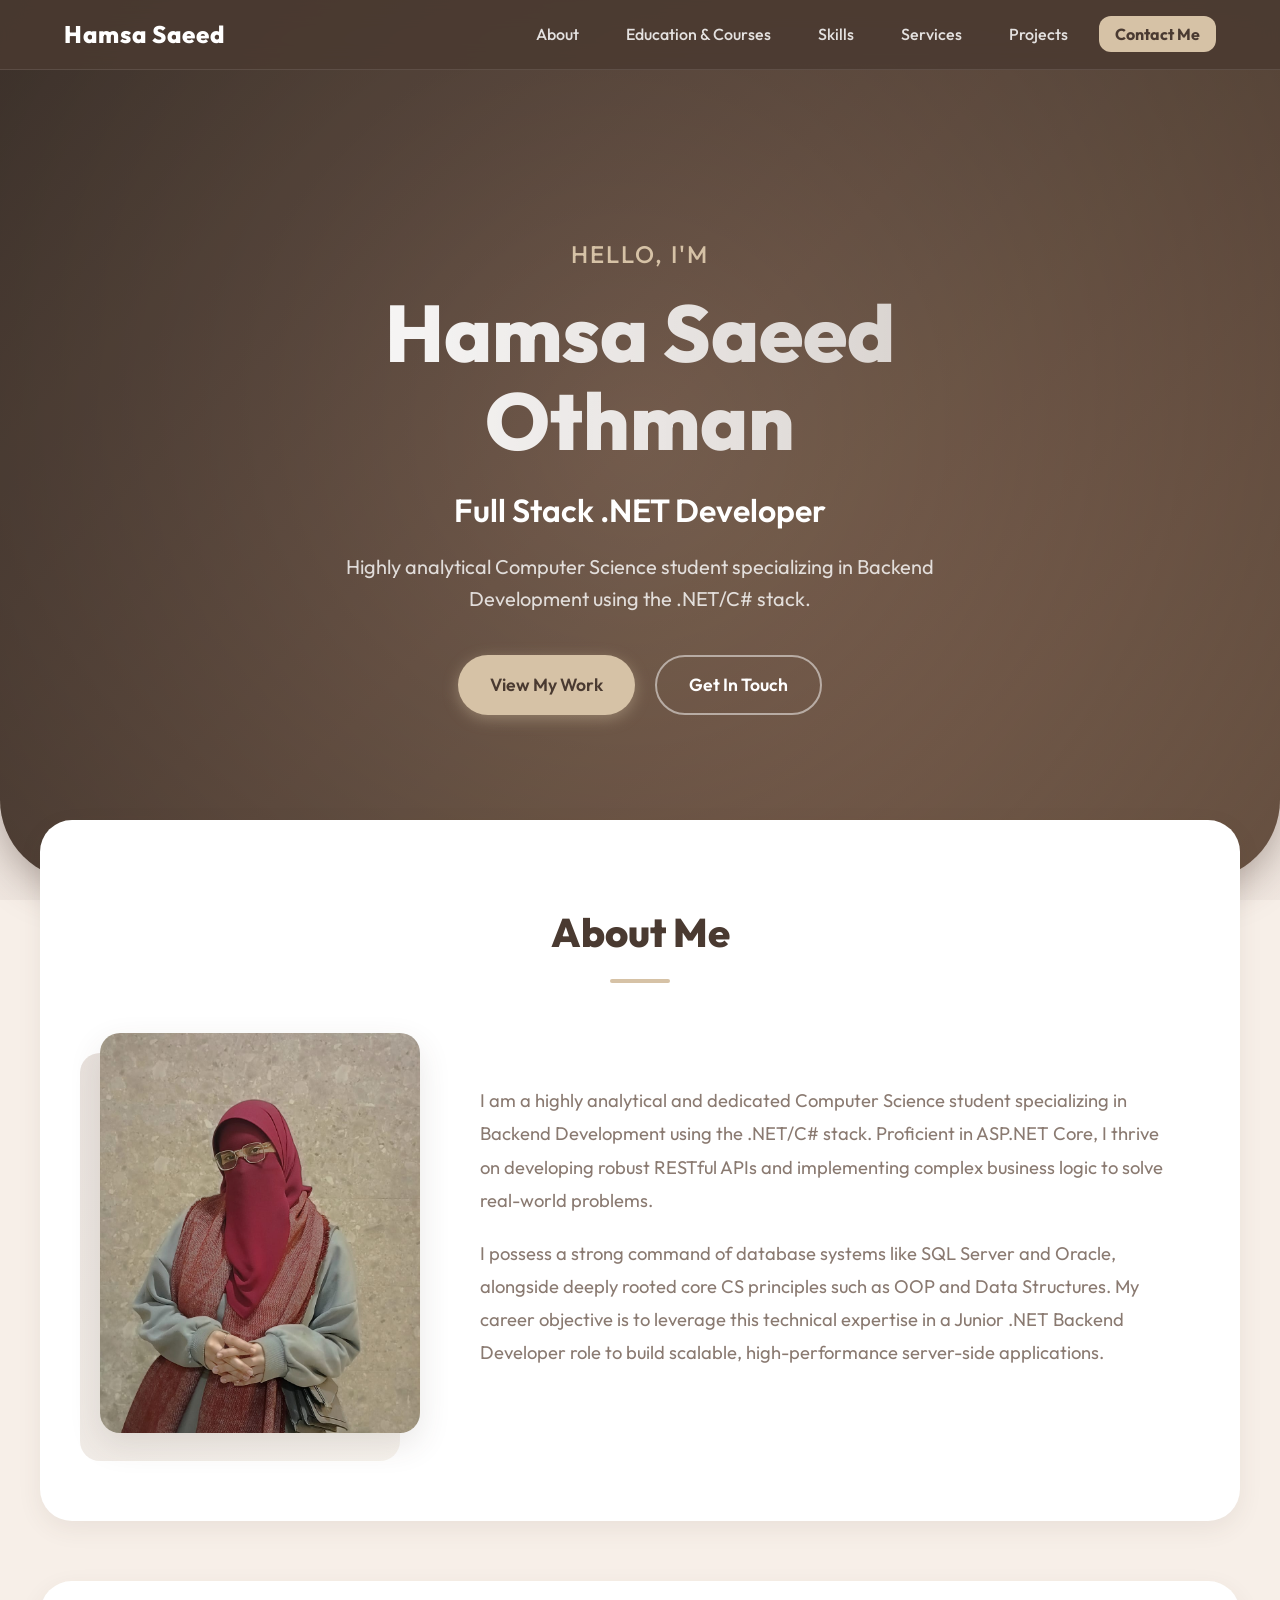
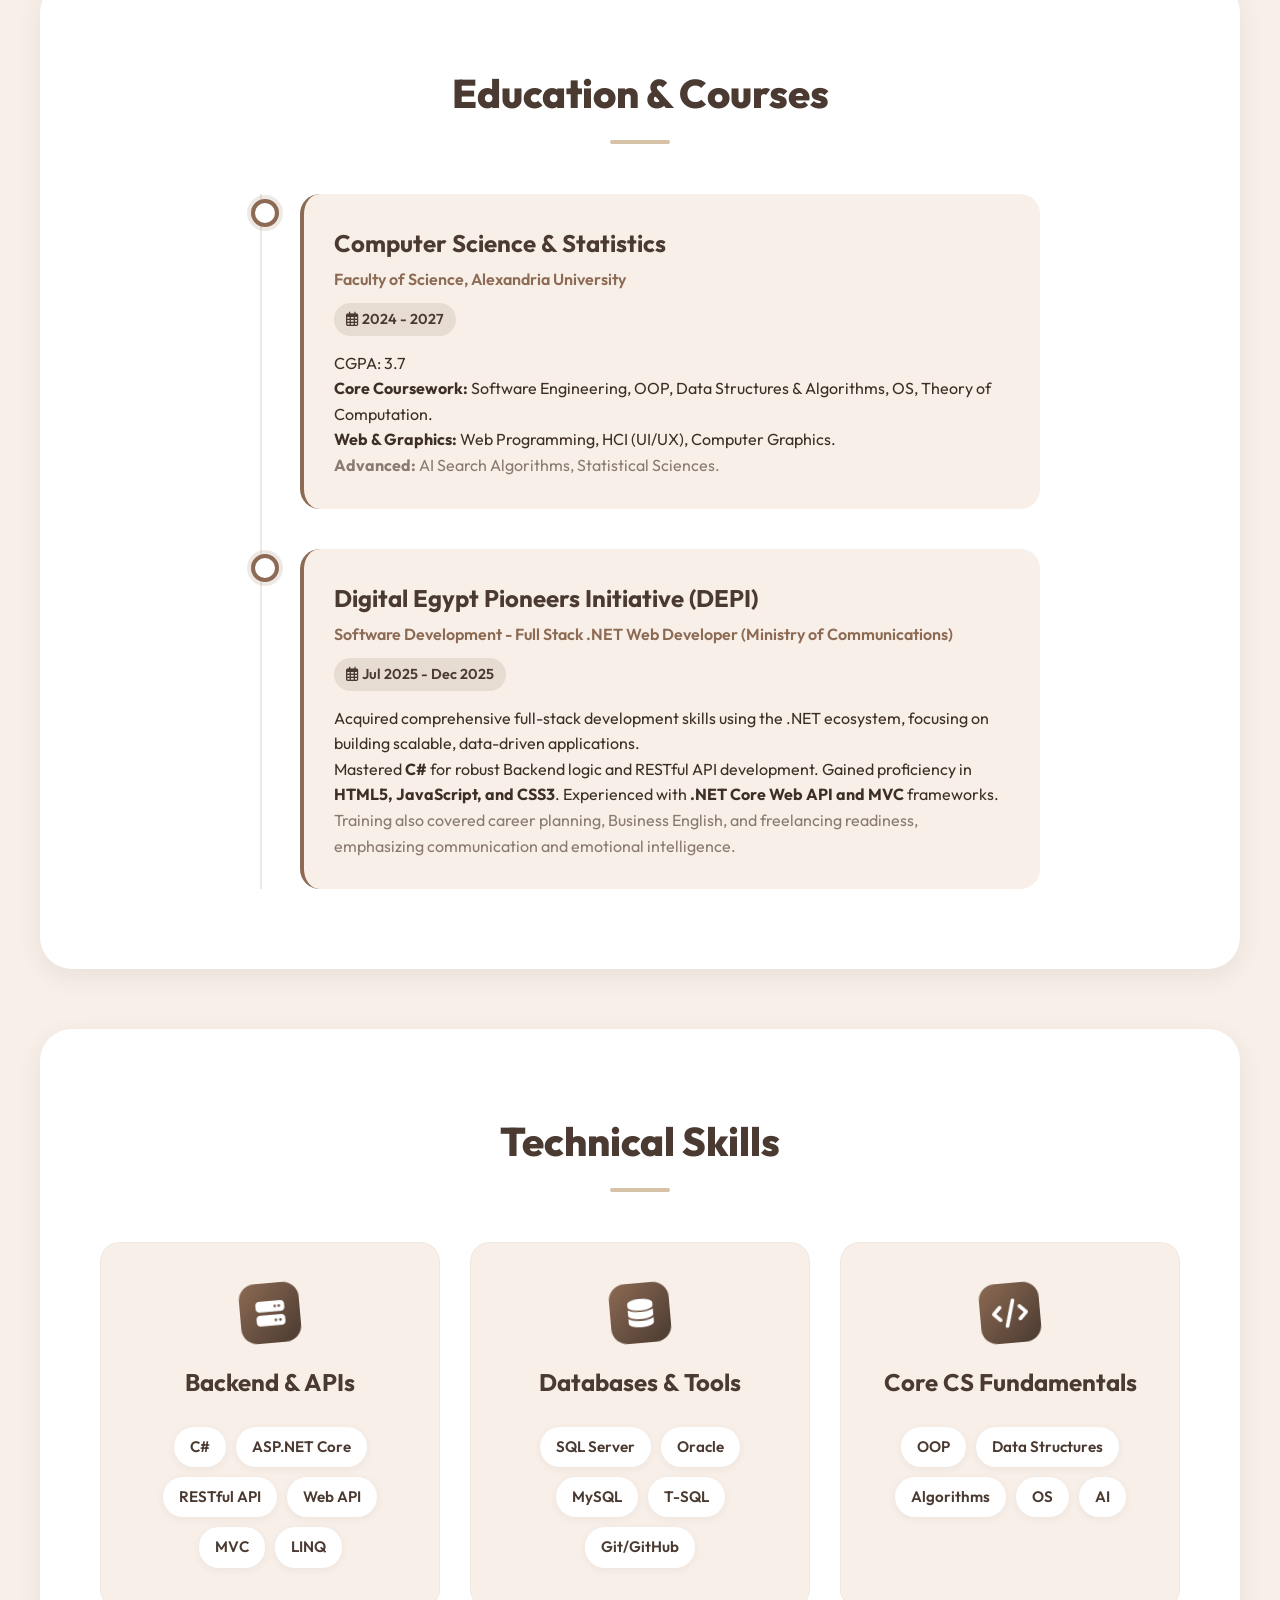
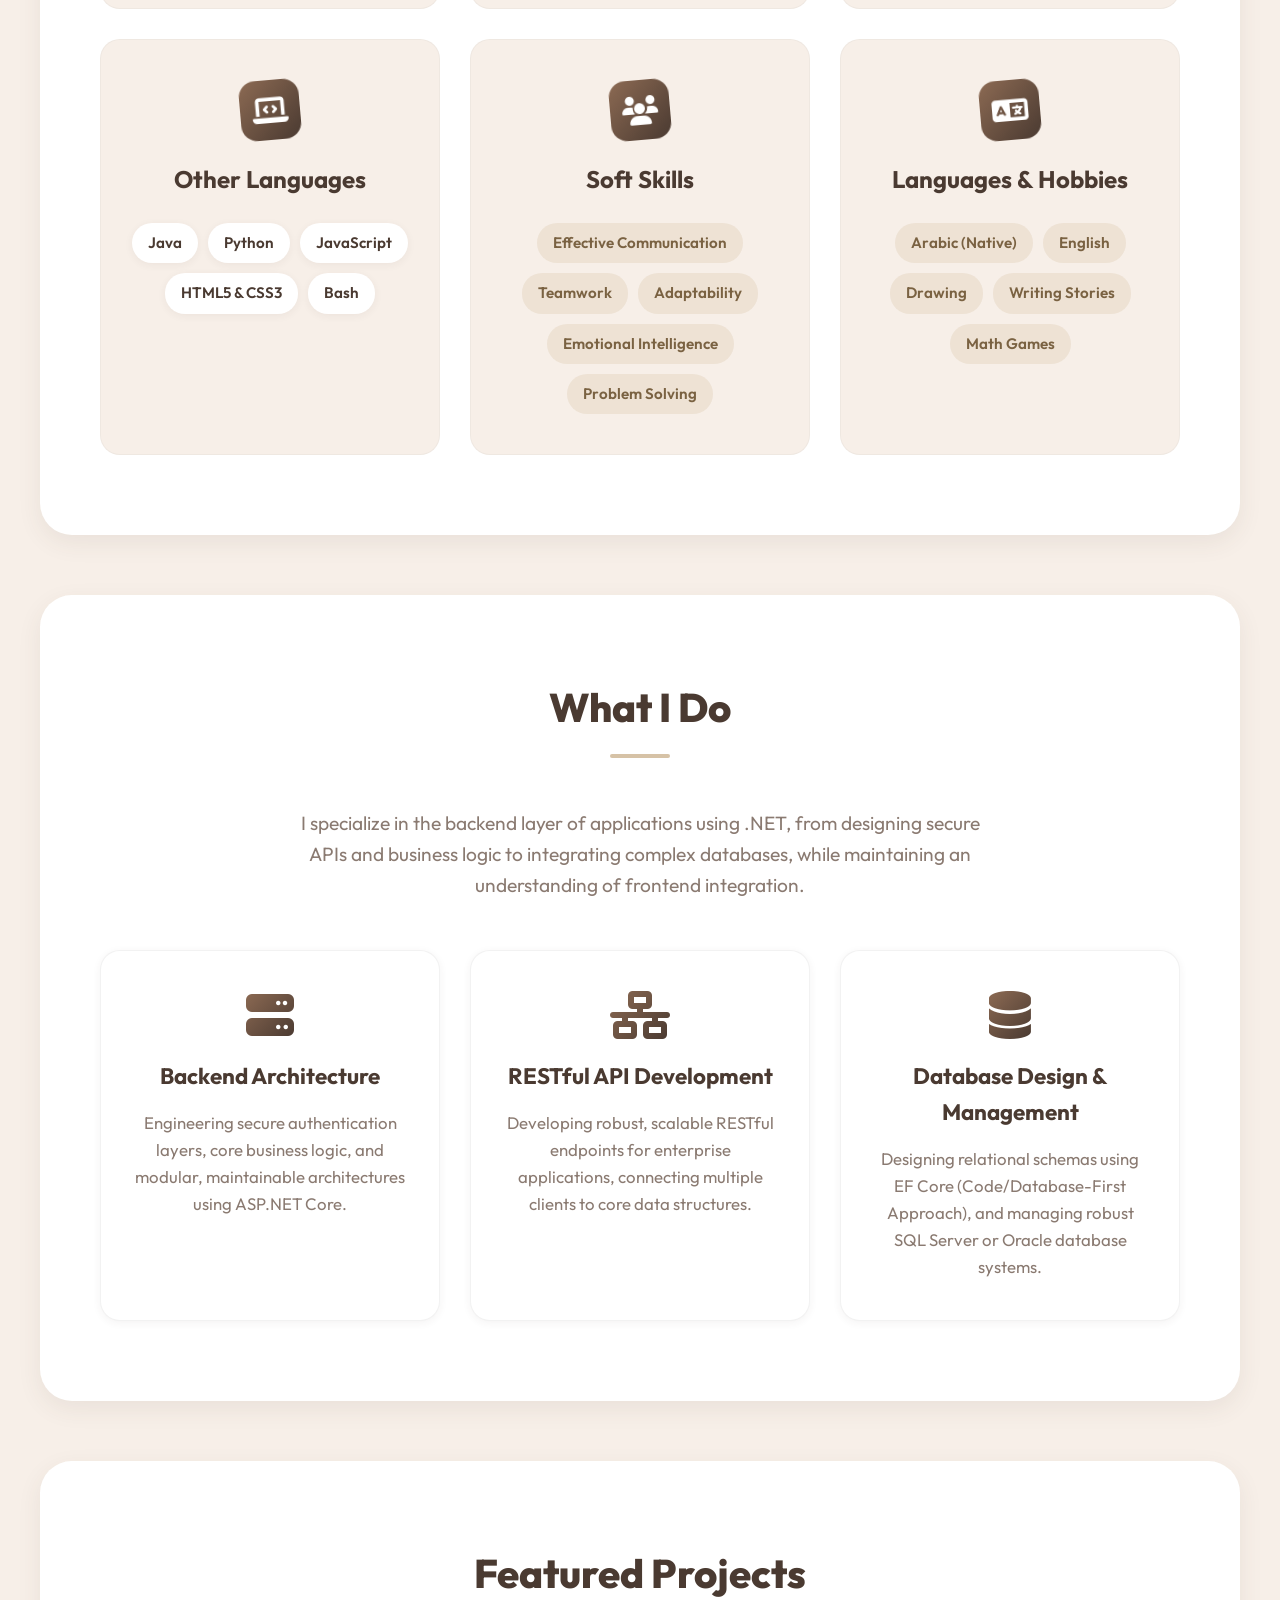
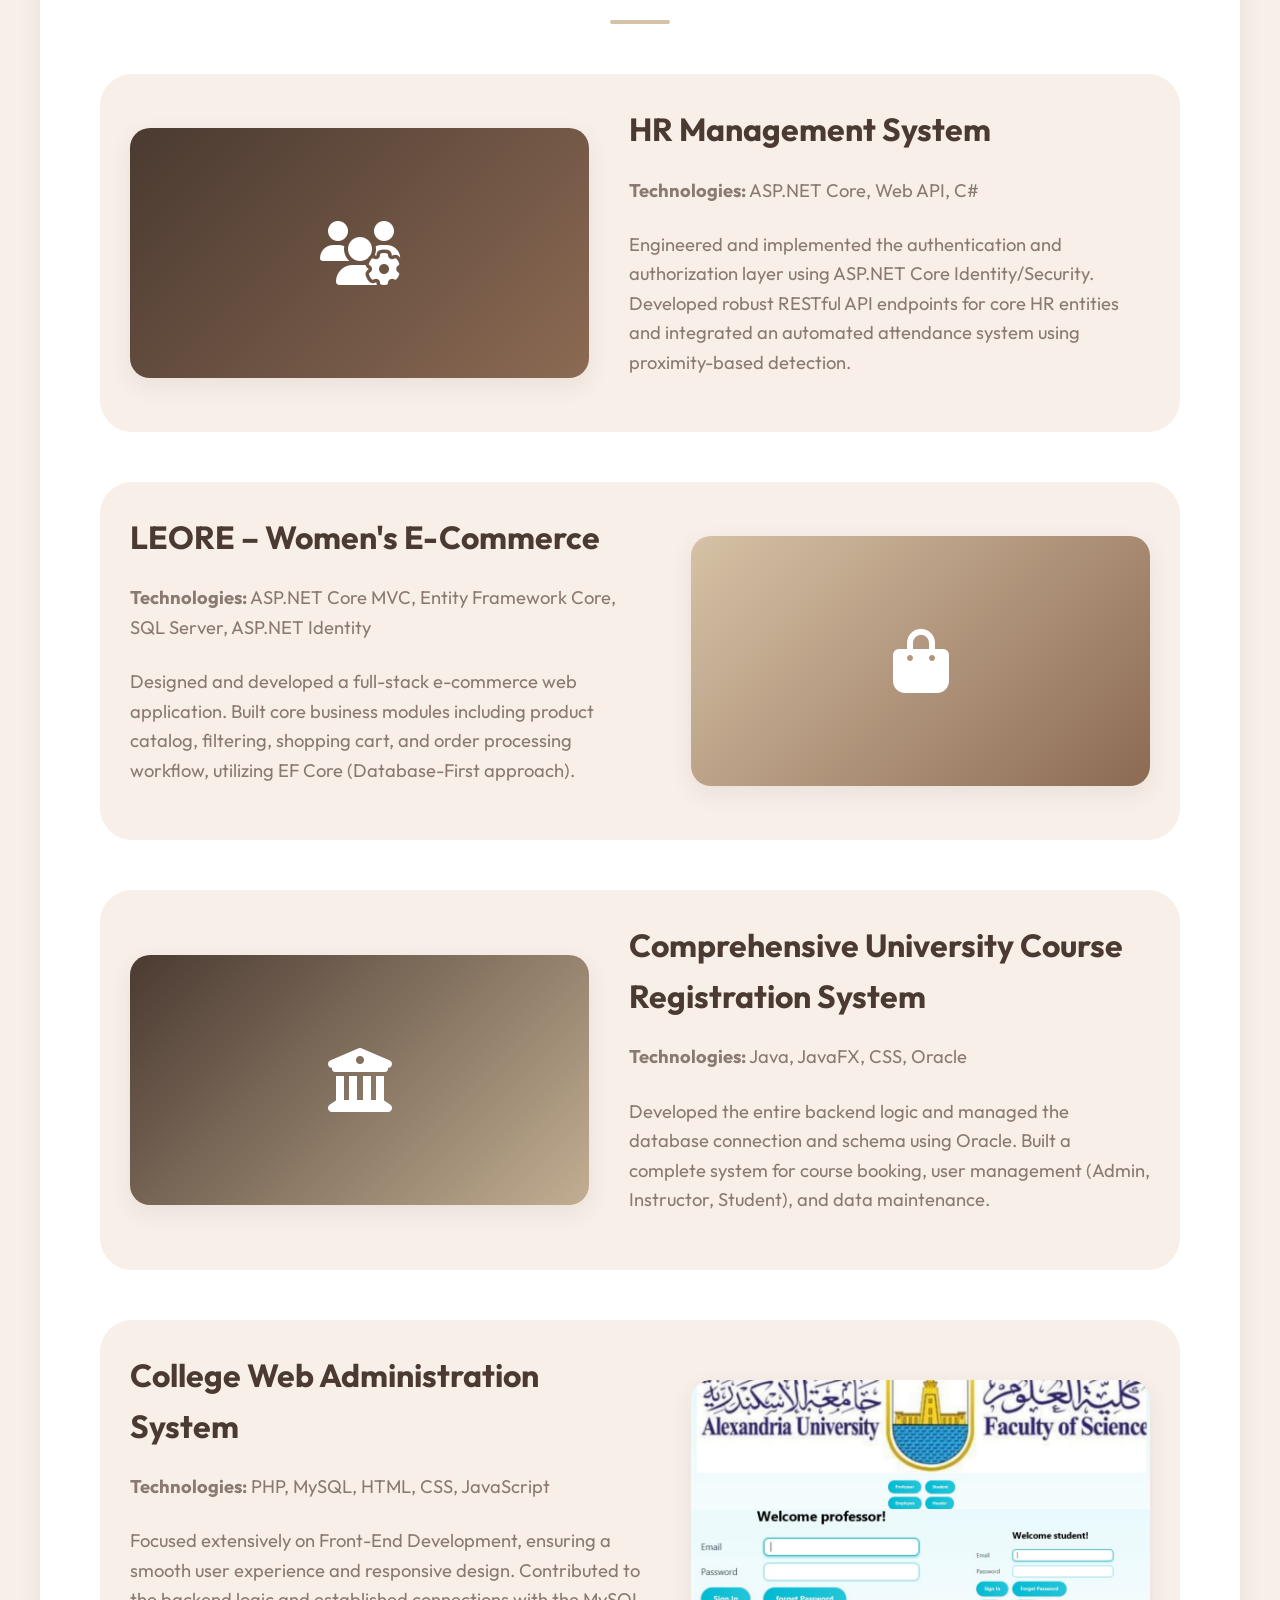
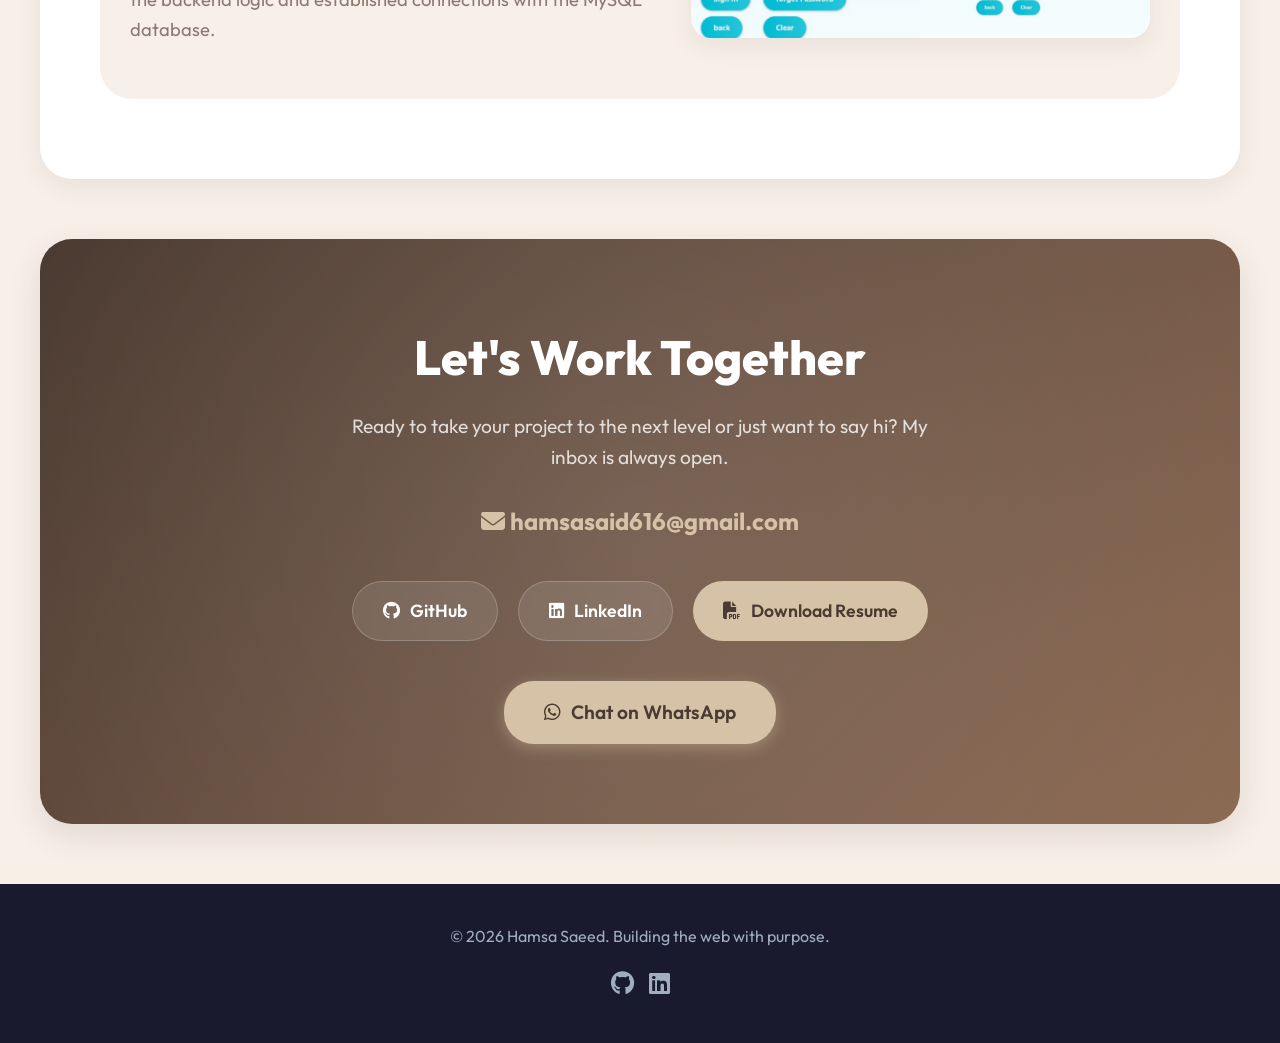
==== commit 62605f89: "feat: Redesign portfolio layout with an enhanced navigation bar, a new cover section, a timeline for" ====
--- a/index.html
+++ b/index.html
@@ -1,289 +1,376 @@
 <!DOCTYPE html>
 <html lang="en">
-  <head>
-    <meta charset="UTF-8" />
-    <meta name="viewport" content="width=device-width, initial-scale=1" />
-    <title>Portfolio - Hamsa Saeed</title>
-    <!-- FontAwesome for Icons -->
-    <link rel="stylesheet" href="https://cdnjs.cloudflare.com/ajax/libs/font-awesome/6.4.0/css/all.min.css" />
-    <link rel="stylesheet" href="style.css" />
-  </head>
-  <body>
-    <div class="bg-animated"></div>
-
-    <!-- Navigation Bar -->
-    <nav class="main-nav">
-      <div class="nav-brand">Hamsa Saeed</div>
-      <ul>
-        <li><a href="#about">About</a></li>
-        <li><a href="#education">Education & Courses</a></li>
-        <li><a href="#skills">Skills</a></li>
-        <li><a href="#services">Services</a></li>
-        <li><a href="#projects">Projects</a></li>
-        <li><a href="#contact" class="nav-cta">Contact Me</a></li>
-      </ul>
-    </nav>
-
-    <!-- Cover Section -->
-    <header class="cover">
-      <div class="cover-overlay"></div>
-      <div class="cover-content fade-in-up">
-        <div class="cover-text">
-          <p class="greeting">Hello, I'm</p>
-          <h1>Hamsa Saeed</h1>
-          <p class="title">Fullstack .NET Developer</p>
-          <p class="subtitle">Building Efficient, Scalable & Modern Web Solutions</p>
-          <div class="header-actions">
-             <a href="#projects" class="btn primary">View My Work</a>
-             <a href="#contact" class="btn outline">Get In Touch</a>
-          </div>
-        </div>
-      </div>
-    </header>
-
-    <main>
-      <!-- About Section -->
-      <section id="about" class="about-me scroll-reveal">
-        <div class="container">
-          <div class="section-header">
-            <h2 class="section-title">About Me</h2>
-            <div class="title-underline"></div>
-          </div>
-          
-          <div class="about-content">
-            <div class="about-image-wrapper">
-              <img src="WhatsApp Image 2026-02-12 at 7.14.35 PM.jpeg" alt="Hamsa Saeed" class="profile-pic" />
-              <div class="image-backdrop"></div>
-            </div>
-            <div class="about-text">
-              <p>
-                I'm <strong>Hamsa Saeed</strong>, a .NET software developer passionate about building efficient and scalable applications. My journey into technology began during my studies in Computer Science, where I discovered my love for turning complex challenges into seamless digital solutions.
-              </p>
-              <p>
-                I specialize in developing robust back-end systems with .NET, but my approach is always centered on creating a user-friendly experience. I am a collaborative and patient professional, dedicated to understanding client needs and delivering high-quality, timely results. My goal is to use my skills to build impactful software and contribute to a team-oriented environment.
-              </p>
-            </div>
-          </div>
-        </div>
-      </section>
-
-      <!-- Education & Courses Timeline Section -->
-      <section id="education" class="scroll-reveal">
-         <div class="section-header">
-            <h2>Education & Courses</h2>
-            <div class="title-underline"></div>
-         </div>
-         <div class="timeline">
-            <!-- Education Item -->
-            <div class="timeline-item">
-               <div class="timeline-dot"></div>
-               <div class="timeline-content">
-                  <h3>Computer Science</h3>
-                  <p class="timeline-subtitle">Alexandria University</p>
-                  <span class="timeline-date"><i class="far fa-calendar-alt"></i> 2023 - 2027</span>
-                  <p>Pursuing a degree in Computer Science, focusing on core software engineering principles, algorithms, and system design.</p>
-               </div>
-            </div>
-            
-            <!-- Course Item -->
-            <div class="timeline-item">
-                <div class="timeline-dot"></div>
-                <div class="timeline-content">
-                   <h3>Digital Egypt Pioneers Initiative (DEPI)</h3>
-                   <p class="timeline-subtitle">Software Development: Full stack .NET Web Developer</p>
-                   <span class="timeline-date"><i class="far fa-calendar-alt"></i> Jul 2025 - Dec 2025</span>
-                   <p>Completed intensive training covering the full lifecycle of .NET web applications, from database design to frontend integration.</p>
-                </div>
-             </div>
-         </div>
-      </section>
-
-      <!-- Skills Section -->
-      <section id="skills" class="scroll-reveal">
+
+<head>
+  <meta charset="UTF-8" />
+  <meta name="viewport" content="width=device-width, initial-scale=1" />
+  <title>Portfolio - Hamsa Saeed</title>
+  <!-- FontAwesome for Icons -->
+  <link rel="stylesheet" href="https://cdnjs.cloudflare.com/ajax/libs/font-awesome/6.4.0/css/all.min.css" />
+  <link rel="stylesheet" href="style.css" />
+</head>
+
+<body>
+  <div class="bg-animated"></div>
+
+  <!-- Navigation Bar -->
+  <nav class="main-nav">
+    <div class="nav-brand">Hamsa Saeed</div>
+    <ul>
+      <li><a href="#about">About</a></li>
+      <li><a href="#education">Education & Courses</a></li>
+      <li><a href="#skills">Skills</a></li>
+      <li><a href="#services">Services</a></li>
+      <li><a href="#projects">Projects</a></li>
+      <li><a href="#contact" class="nav-cta">Contact Me</a></li>
+    </ul>
+  </nav>
+
+  <!-- Cover Section -->
+  <header class="cover">
+    <div class="cover-overlay"></div>
+    <div class="cover-content fade-in-up">
+      <div class="cover-text">
+        <p class="greeting">Hello, I'm</p>
+        <h1>Hamsa Saeed Othman</h1>
+        <p class="title">Full Stack .NET Developer</p>
+        <p class="subtitle">Highly analytical Computer Science student specializing in Backend Development using the
+          .NET/C# stack.</p>
+        <div class="header-actions">
+          <a href="#projects" class="btn primary">View My Work</a>
+          <a href="#contact" class="btn outline">Get In Touch</a>
+        </div>
+      </div>
+    </div>
+  </header>
+
+  <main>
+    <!-- About Section -->
+    <section id="about" class="about-me scroll-reveal">
+      <div class="container">
         <div class="section-header">
-            <h2>Technical Skills</h2>
-            <div class="title-underline"></div>
-        </div>
-        
-        <div class="skills-grid">
-            <div class="skill-category">
-                <div class="category-icon"><i class="fas fa-server"></i></div>
-                <h3>Back-end</h3>
-                <div class="skill-tags">
-                    <span class="tag">C#</span>
-                    <span class="tag">.NET Core</span>
-                    <span class="tag">Web APIs</span>
-                    <span class="tag">SQL Server</span>
-                    <span class="tag">Java</span>
-                </div>
-            </div>
-
-            <div class="skill-category">
-                <div class="category-icon"><i class="fas fa-laptop-code"></i></div>
-                <h3>Front-end</h3>
-                <div class="skill-tags">
-                    <span class="tag">JavaScript</span>
-                    <span class="tag">HTML5</span>
-                    <span class="tag">CSS3</span>
-                    <span class="tag">Bootstrap</span>
-                    <span class="tag">JavaFX</span>
-                </div>
-            </div>
-
-            <div class="skill-category">
-                <div class="category-icon"><i class="fas fa-users"></i></div>
-                <h3>Soft Skills</h3>
-                <div class="skill-tags">
-                    <span class="tag alt">Problem Solving</span>
-                    <span class="tag alt">Communication</span>
-                    <span class="tag alt">Teamwork</span>
-                    <span class="tag alt">Adaptability</span>
-                    <span class="tag alt">Emotional Intelligence</span>
-                </div>
-            </div>
-        </div>
-      </section>
-
-      <!-- Offered Services Section -->
-      <section id="services" class="scroll-reveal">
-        <div class="section-header">
-            <h2>What I Do</h2>
-            <div class="title-underline"></div>
-        </div>
-        <p class="section-description">
-            I provide comprehensive services that cover the entire process of building modern and scalable web solutions tailored to your unique needs.
-        </p>
-        
-        <div class="services-grid">
-            <div class="service-card">
-                <i class="fas fa-code service-icon"></i>
-                <h3>Full-stack Development</h3>
-                <p>Building end-to-end web applications using modern .NET architecture, structured databases, and responsive frontends.</p>
-            </div>
-            <div class="service-card">
-                <i class="fas fa-database service-icon"></i>
-                <h3>API & Database Integration</h3>
-                <p>Designing secure, high-performance RESTful APIs and optimizing SQL Server database structures for seamless data flow.</p>
-            </div>
-            <div class="service-card">
-                <i class="fas fa-mobile-alt service-icon"></i>
-                <h3>Responsive UI Design</h3>
-                <p>Crafting accessible and functional user interfaces using HTML, CSS, JavaScript, and Bootstrap that look great on any device.</p>
-            </div>
-        </div>
-      </section>
-
-      <!-- Projects Section -->
-      <section id="projects" class="scroll-reveal">
-        <div class="section-header">
-            <h2>Featured Projects</h2>
-            <div class="title-underline"></div>
-        </div>
-        <div class="projects-list">
-            
-          <div class="project-item">
-            <div class="project-image-container">
-                <img src="Screenshot 2025-09-07 192544.jpg" alt="Decryption and Encryption Tool" />
-                <div class="project-overlay">
-                    <a href="https://github.com/Hamsasaeed99/DecryptionAndEncryption" target="_blank" class="project-link-icon"><i class="fab fa-github"></i> Source Code</a>
-                </div>
-            </div>
-            <div class="project-info">
-                <h3>Decryption and Encryption Tool</h3>
-                <p>A secure desktop application providing advanced encryption and decryption features to protect sensitive user data efficiently.</p>
-                <div class="case-study">
-                    <strong><i class="fas fa-chart-line"></i> Impact:</strong> Improved data security workflows for everyday users interacting with sensitive text or files.
-                </div>
-            </div>
-          </div>
-
-          <div class="project-item">
-            <div class="project-image-container">
-                <img src="photo-collage.png.png" alt="College System" />
-                <div class="project-overlay">
-                    <a href="https://github.com/Hamsasaeed99/CollegeSystem" target="_blank" class="project-link-icon"><i class="fab fa-github"></i> Source Code</a>
-                </div>
-            </div>
-            <div class="project-info">
-                <h3>College Management System</h3>
-                <p>A robust course registration platform managing students, professors, and enrollments with strict authentication and role-based access control.</p>
-                <div class="case-study">
-                    <strong><i class="fas fa-chart-line"></i> Outcome:</strong> Simplified the complex enrollment process, reducing administrative overhead for academic staff.
-                </div>
-            </div>
-          </div>
-
-        </div>
-      </section>
-
-      <!-- Contact Section -->
-      <section id="contact" class="scroll-reveal">
-        <div class="contact-card">
-            <h2>Let's Work Together</h2>
-            <p>Ready to take your project to the next level or just want to say hi? My inbox is always open.</p>
-            
-            <a href="mailto:hamsasaid616@gmail.com" class="email-link">
-                <i class="fas fa-envelope"></i> hamsasaid616@gmail.com
-            </a>
-
-            <div class="contact-grid">
-                <a href="https://github.com/Hamsasaeed99" target="_blank" class="social-link">
-                <i class="fab fa-github"></i>
-                <span>GitHub</span>
-                </a>
-                <a href="https://www.linkedin.com/in/hamsasaeed55" target="_blank" class="social-link">
-                <i class="fab fa-linkedin"></i>
-                <span>LinkedIn</span>
-                </a>
-                <a href="Hamsa Saeed OthmanCV.pdf" target="_blank" class="social-link highlight">
-                <i class="fas fa-file-pdf"></i>
-                <span>Download Resume</span>
-                </a>
-            </div>
-
-            <a class="btn primary cta-btn" href="https://wa.me/qr/BJYZMASIEOZRG1" target="_blank"> 
-               <i class="fab fa-whatsapp"></i> Chat on WhatsApp
-            </a>
-        </div>
-      </section>
-
-    </main>
-
-    <footer>
-      <div class="footer-content">
-          <p>© <span id="year">2025</span> Hamsa Saeed. Building the web with purpose.</p>
-          <div class="footer-socials">
-             <a href="https://github.com/Hamsasaeed99" target="_blank"><i class="fab fa-github"></i></a>
-             <a href="https://www.linkedin.com/in/hamsasaeed55" target="_blank"><i class="fab fa-linkedin"></i></a>
-          </div>
-      </div>
-    </footer>
-
-    <!-- Simple Script for Animations and Dynamic Year -->
-    <script>
-        // Dynamic Footer Year
-        document.getElementById('year').textContent = new Date().getFullYear();
-
-        // Scroll Reveal Animation Observer
-        const observerOptions = {
-            root: null,
-            rootMargin: '0px',
-            threshold: 0.15
-        };
-
-        const observer = new IntersectionObserver((entries, observer) => {
-            entries.forEach(entry => {
-                if (entry.isIntersecting) {
-                    entry.target.classList.add('visible');
-                    // Optional: Stop observing once visible if you only want it to animate once
-                    // observer.unobserve(entry.target); 
-                }
-            });
-        }, observerOptions);
-
-        document.querySelectorAll('.scroll-reveal').forEach((section) => {
-            observer.observe(section);
-        });
-    </script>
-  </body>
-</html>
+          <h2 class="section-title">About Me</h2>
+          <div class="title-underline"></div>
+        </div>
+
+        <div class="about-content">
+          <div class="about-image-wrapper">
+            <img src="WhatsApp Image 2026-02-12 at 7.14.35 PM.jpeg" alt="Hamsa Saeed" class="profile-pic" />
+            <div class="image-backdrop"></div>
+          </div>
+          <div class="about-text">
+            <p>
+              I am a highly analytical and dedicated Computer Science student specializing in Backend Development using
+              the .NET/C# stack. Proficient in ASP.NET Core, I thrive on developing robust RESTful APIs and implementing
+              complex business logic to solve real-world problems.
+            </p>
+            <p>
+              I possess a strong command of database systems like SQL Server and Oracle, alongside deeply rooted core CS
+              principles such as OOP and Data Structures. My career objective is to leverage this technical expertise in
+              a Junior .NET Backend Developer role to build scalable, high-performance server-side applications.
+            </p>
+          </div>
+        </div>
+      </div>
+    </section>
+
+    <!-- Education & Courses Timeline Section -->
+    <section id="education" class="scroll-reveal">
+      <div class="section-header">
+        <h2>Education & Courses</h2>
+        <div class="title-underline"></div>
+      </div>
+      <div class="timeline">
+        <!-- Education Item -->
+        <div class="timeline-item">
+          <div class="timeline-dot"></div>
+          <div class="timeline-content">
+            <h3>Computer Science & Statistics</h3>
+            <p class="timeline-subtitle">Faculty of Science, Alexandria University</p>
+            <span class="timeline-date"><i class="far fa-calendar-alt"></i> 2024 - 2027</span>
+            <p>CGPA: 3.7</p>
+            <p><strong>Core Coursework:</strong> Software Engineering, OOP, Data Structures & Algorithms, OS, Theory of
+              Computation.</p>
+            <p><strong>Web & Graphics:</strong> Web Programming, HCI (UI/UX), Computer Graphics.</p>
+            <p><strong>Advanced:</strong> AI Search Algorithms, Statistical Sciences.</p>
+          </div>
+        </div>
+
+        <!-- Course Item -->
+        <div class="timeline-item">
+          <div class="timeline-dot"></div>
+          <div class="timeline-content">
+            <h3>Digital Egypt Pioneers Initiative (DEPI)</h3>
+            <p class="timeline-subtitle">Software Development - Full Stack .NET Web Developer (Ministry of
+              Communications)</p>
+            <span class="timeline-date"><i class="far fa-calendar-alt"></i> Jul 2025 - Dec 2025</span>
+            <p>Acquired comprehensive full-stack development skills using the .NET ecosystem, focusing on building
+              scalable, data-driven applications.</p>
+            <p>Mastered <strong>C#</strong> for robust Backend logic and RESTful API development. Gained proficiency in
+              <strong>HTML5, JavaScript, and CSS3</strong>. Experienced with <strong>.NET Core Web API and MVC</strong>
+              frameworks.</p>
+            <p>Training also covered career planning, Business English, and freelancing readiness, emphasizing
+              communication and emotional intelligence.</p>
+          </div>
+        </div>
+      </div>
+    </section>
+
+    <!-- Skills Section -->
+    <section id="skills" class="scroll-reveal">
+      <div class="section-header">
+        <h2>Technical Skills</h2>
+        <div class="title-underline"></div>
+      </div>
+
+      <div class="skills-grid">
+        <div class="skill-category">
+          <div class="category-icon"><i class="fas fa-server"></i></div>
+          <h3>Backend & APIs</h3>
+          <div class="skill-tags">
+            <span class="tag">C#</span>
+            <span class="tag">ASP.NET Core</span>
+            <span class="tag">RESTful API</span>
+            <span class="tag">Web API</span>
+            <span class="tag">MVC</span>
+            <span class="tag">LINQ</span>
+          </div>
+        </div>
+
+        <div class="skill-category">
+          <div class="category-icon"><i class="fas fa-database"></i></div>
+          <h3>Databases & Tools</h3>
+          <div class="skill-tags">
+            <span class="tag">SQL Server</span>
+            <span class="tag">Oracle</span>
+            <span class="tag">MySQL</span>
+            <span class="tag">T-SQL</span>
+            <span class="tag">Git/GitHub</span>
+          </div>
+        </div>
+
+        <div class="skill-category">
+          <div class="category-icon"><i class="fas fa-code"></i></div>
+          <h3>Core CS Fundamentals</h3>
+          <div class="skill-tags">
+            <span class="tag">OOP</span>
+            <span class="tag">Data Structures</span>
+            <span class="tag">Algorithms</span>
+            <span class="tag">OS</span>
+            <span class="tag">AI</span>
+          </div>
+        </div>
+
+        <div class="skill-category">
+          <div class="category-icon"><i class="fas fa-laptop-code"></i></div>
+          <h3>Other Languages</h3>
+          <div class="skill-tags">
+            <span class="tag">Java</span>
+            <span class="tag">Python</span>
+            <span class="tag">JavaScript</span>
+            <span class="tag">HTML5 & CSS3</span>
+            <span class="tag">Bash</span>
+          </div>
+        </div>
+
+        <div class="skill-category">
+          <div class="category-icon"><i class="fas fa-users"></i></div>
+          <h3>Soft Skills</h3>
+          <div class="skill-tags">
+            <span class="tag alt">Effective Communication</span>
+            <span class="tag alt">Teamwork</span>
+            <span class="tag alt">Adaptability</span>
+            <span class="tag alt">Emotional Intelligence</span>
+            <span class="tag alt">Problem Solving</span>
+          </div>
+        </div>
+
+        <div class="skill-category">
+          <div class="category-icon"><i class="fas fa-language"></i></div>
+          <h3>Languages & Hobbies</h3>
+          <div class="skill-tags">
+            <span class="tag alt">Arabic (Native)</span>
+            <span class="tag alt">English</span>
+            <span class="tag alt">Drawing</span>
+            <span class="tag alt">Writing Stories</span>
+            <span class="tag alt">Math Games</span>
+          </div>
+        </div>
+      </div>
+    </section>
+
+    <!-- Offered Services Section -->
+    <section id="services" class="scroll-reveal">
+      <div class="section-header">
+        <h2>What I Do</h2>
+        <div class="title-underline"></div>
+      </div>
+      <p class="section-description">
+        I specialize in the backend layer of applications using .NET, from designing secure APIs and business logic to integrating complex databases, while maintaining an understanding of frontend integration.
+      </p>
+
+      <div class="services-grid">
+        <div class="service-card">
+          <i class="fas fa-server service-icon"></i>
+          <h3>Backend Architecture</h3>
+          <p>Engineering secure authentication layers, core business logic, and modular, maintainable architectures using ASP.NET Core.</p>
+        </div>
+        <div class="service-card">
+          <i class="fas fa-network-wired service-icon"></i>
+          <h3>RESTful API Development</h3>
+          <p>Developing robust, scalable RESTful endpoints for enterprise applications, connecting multiple clients to core data structures.</p>
+        </div>
+        <div class="service-card">
+          <i class="fas fa-database service-icon"></i>
+          <h3>Database Design & Management</h3>
+          <p>Designing relational schemas using EF Core (Code/Database-First Approach), and managing robust SQL Server or Oracle database systems.</p>
+        </div>
+      </div>
+    </section>
+
+    <!-- Projects Section -->
+    <section id="projects" class="scroll-reveal">
+      <div class="section-header">
+        <h2>Featured Projects</h2>
+        <div class="title-underline"></div>
+      </div>
+      <div class="projects-list">
+
+        <div class="project-item">
+          <div class="project-image-container">
+            <!-- Using a placeholder design to emulate an image -->
+            <div style="background: linear-gradient(135deg, var(--primary-dark), var(--primary-color)); width: 100%; height: 100%; min-height: 250px; display: flex; align-items: center; justify-content: center; color: white; font-size: 4rem;">
+                <i class="fas fa-users-cog"></i>
+            </div>
+            <div class="project-overlay">
+                <span class="project-link-icon">Backend Focused</span>
+            </div>
+          </div>
+          <div class="project-info">
+            <h3>HR Management System</h3>
+            <p><strong>Technologies:</strong> ASP.NET Core, Web API, C#</p>
+            <p>Engineered and implemented the authentication and authorization layer using ASP.NET Core Identity/Security. Developed robust RESTful API endpoints for core HR entities and integrated an automated attendance system using proximity-based detection.</p>
+          </div>
+        </div>
+
+        <div class="project-item">
+          <div class="project-image-container">
+            <div style="background: linear-gradient(135deg, var(--accent-color), var(--primary-color)); width: 100%; height: 100%; min-height: 250px; display: flex; align-items: center; justify-content: center; color: white; font-size: 4rem;">
+                <i class="fas fa-shopping-bag"></i>
+            </div>
+            <div class="project-overlay">
+                <span class="project-link-icon">Full-Stack Application</span>
+            </div>
+          </div>
+          <div class="project-info">
+            <h3>LEORE – Women's E-Commerce</h3>
+            <p><strong>Technologies:</strong> ASP.NET Core MVC, Entity Framework Core, SQL Server, ASP.NET Identity</p>
+            <p>Designed and developed a full-stack e-commerce web application. Built core business modules including product catalog, filtering, shopping cart, and order processing workflow, utilizing EF Core (Database-First approach).</p>
+          </div>
+        </div>
+
+        <div class="project-item">
+          <div class="project-image-container">
+            <div style="background: linear-gradient(135deg, var(--primary-dark), var(--accent-hover)); width: 100%; height: 100%; min-height: 250px; display: flex; align-items: center; justify-content: center; color: white; font-size: 4rem;">
+                <i class="fas fa-university"></i>
+            </div>
+            <div class="project-overlay">
+                <span class="project-link-icon">Desktop & DB</span>
+            </div>
+          </div>
+          <div class="project-info">
+            <h3>Comprehensive University Course Registration System</h3>
+            <p><strong>Technologies:</strong> Java, JavaFX, CSS, Oracle</p>
+            <p>Developed the entire backend logic and managed the database connection and schema using Oracle. Built a complete system for course booking, user management (Admin, Instructor, Student), and data maintenance.</p>
+          </div>
+        </div>
+
+        <div class="project-item">
+          <div class="project-image-container">
+            <img src="photo-collage.png.png" alt="College System" style="width:100%; height:100%; min-height: 250px; object-fit: cover;" />
+            <div class="project-overlay">
+              <a href="https://github.com/Hamsasaeed99/CollegeSystem" target="_blank" class="project-link-icon"><i class="fab fa-github"></i> Source Code</a>
+            </div>
+          </div>
+          <div class="project-info">
+            <h3>College Web Administration System</h3>
+            <p><strong>Technologies:</strong> PHP, MySQL, HTML, CSS, JavaScript</p>
+            <p>Focused extensively on Front-End Development, ensuring a smooth user experience and responsive design. Contributed to the backend logic and established connections with the MySQL database.</p>
+          </div>
+        </div>
+
+      </div>
+    </section>
+
+    <!-- Contact Section -->
+    <section id="contact" class="scroll-reveal">
+      <div class="contact-card">
+        <h2>Let's Work Together</h2>
+        <p>Ready to take your project to the next level or just want to say hi? My inbox is always open.</p>
+
+        <a href="mailto:hamsasaid616@gmail.com" class="email-link">
+          <i class="fas fa-envelope"></i> hamsasaid616@gmail.com
+        </a>
+
+        <div class="contact-grid">
+          <a href="https://github.com/Hamsasaeed99" target="_blank" class="social-link">
+            <i class="fab fa-github"></i>
+            <span>GitHub</span>
+          </a>
+          <a href="https://www.linkedin.com/in/hamsasaeed55" target="_blank" class="social-link">
+            <i class="fab fa-linkedin"></i>
+            <span>LinkedIn</span>
+          </a>
+          <a href="Hamsa Saeed OthmanCV.pdf" target="_blank" class="social-link highlight">
+            <i class="fas fa-file-pdf"></i>
+            <span>Download Resume</span>
+          </a>
+        </div>
+
+        <a class="btn primary cta-btn" href="https://wa.me/20127998082" target="_blank">
+          <i class="fab fa-whatsapp"></i> Chat on WhatsApp
+        </a>
+      </div>
+    </section>
+
+  </main>
+
+  <footer>
+    <div class="footer-content">
+      <p>© <span id="year">2025</span> Hamsa Saeed. Building the web with purpose.</p>
+      <div class="footer-socials">
+        <a href="https://github.com/Hamsasaeed99" target="_blank"><i class="fab fa-github"></i></a>
+        <a href="https://www.linkedin.com/in/hamsasaeed55" target="_blank"><i class="fab fa-linkedin"></i></a>
+      </div>
+    </div>
+  </footer>
+
+  <!-- Simple Script for Animations and Dynamic Year -->
+  <script>
+    // Dynamic Footer Year
+    document.getElementById('year').textContent = new Date().getFullYear();
+
+    // Scroll Reveal Animation Observer
+    const observerOptions = {
+      root: null,
+      rootMargin: '0px',
+      threshold: 0.15
+    };
+
+    const observer = new IntersectionObserver((entries, observer) => {
+      entries.forEach(entry => {
+        if (entry.isIntersecting) {
+          entry.target.classList.add('visible');
+          // Optional: Stop observing once visible if you only want it to animate once
+          // observer.unobserve(entry.target); 
+        }
+      });
+    }, observerOptions);
+
+    document.querySelectorAll('.scroll-reveal').forEach((section) => {
+      observer.observe(section);
+    });
+  </script>
+</body>
+
+</html>
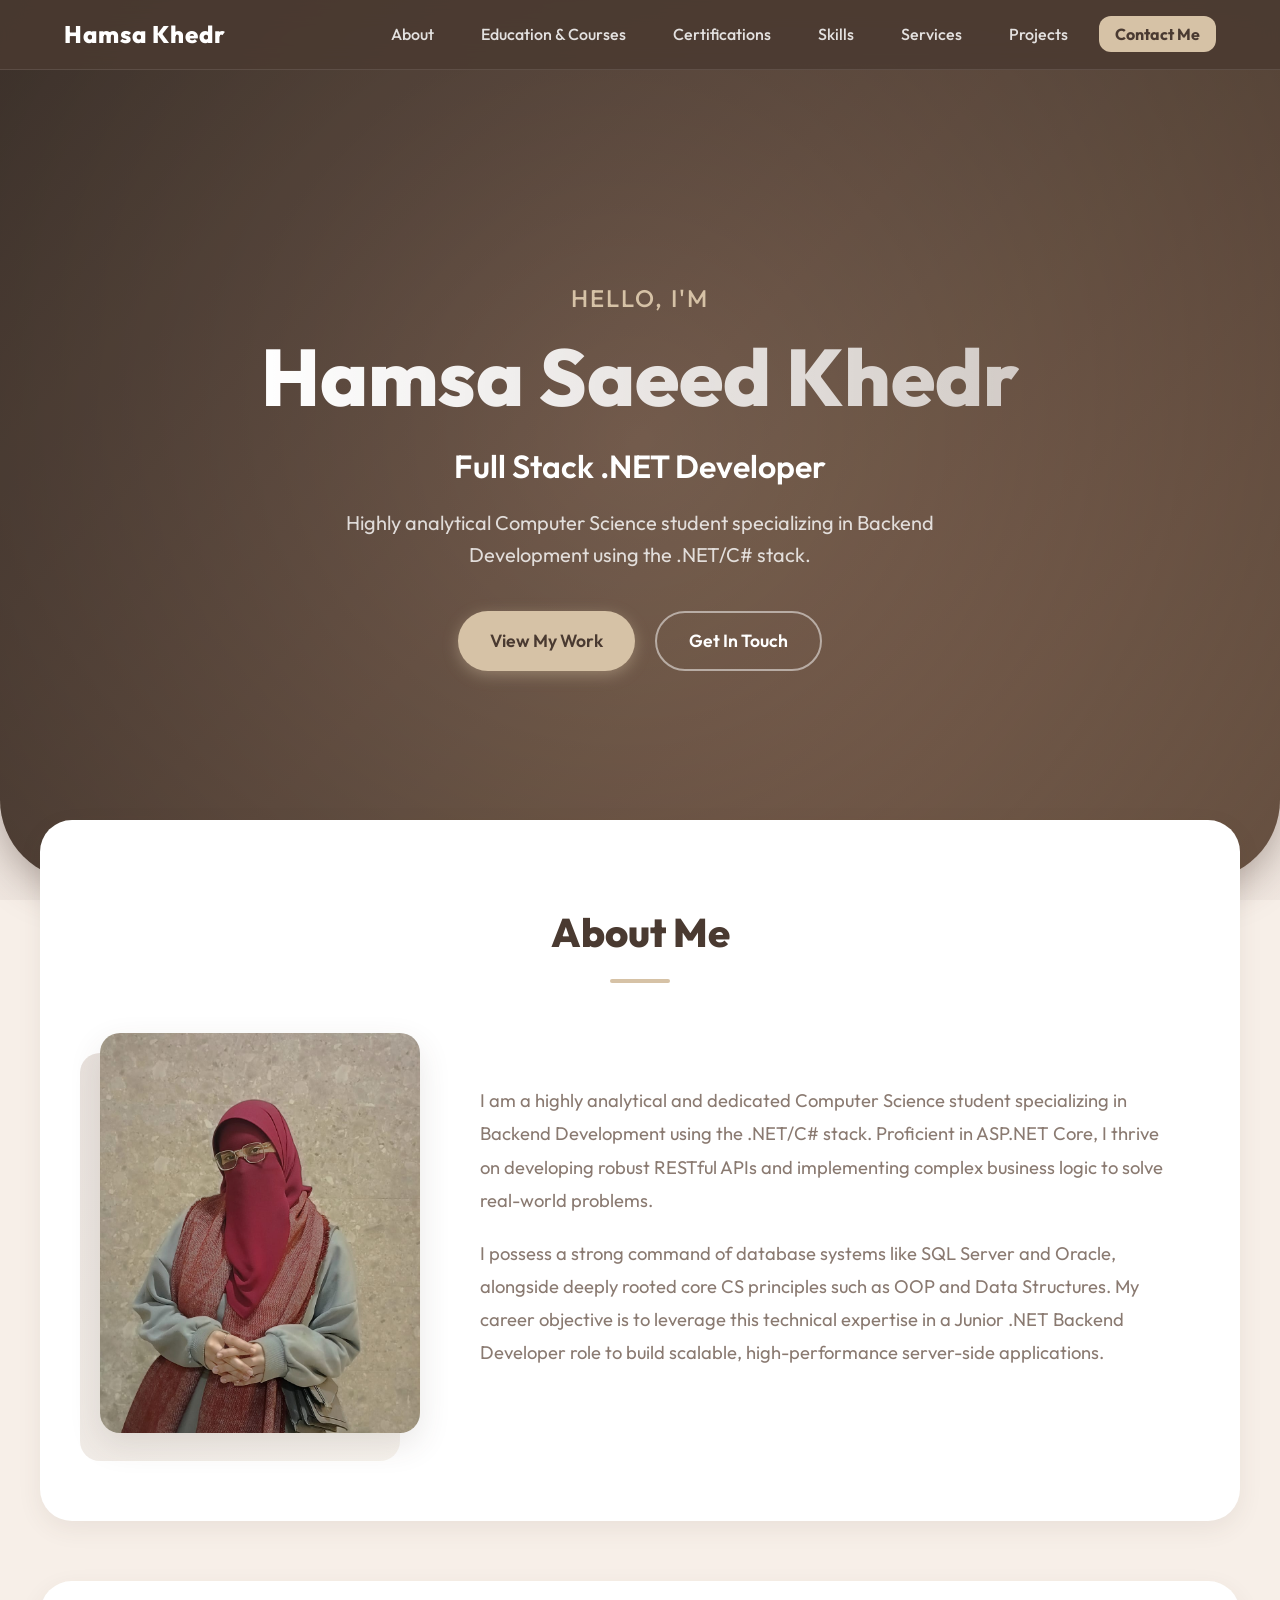
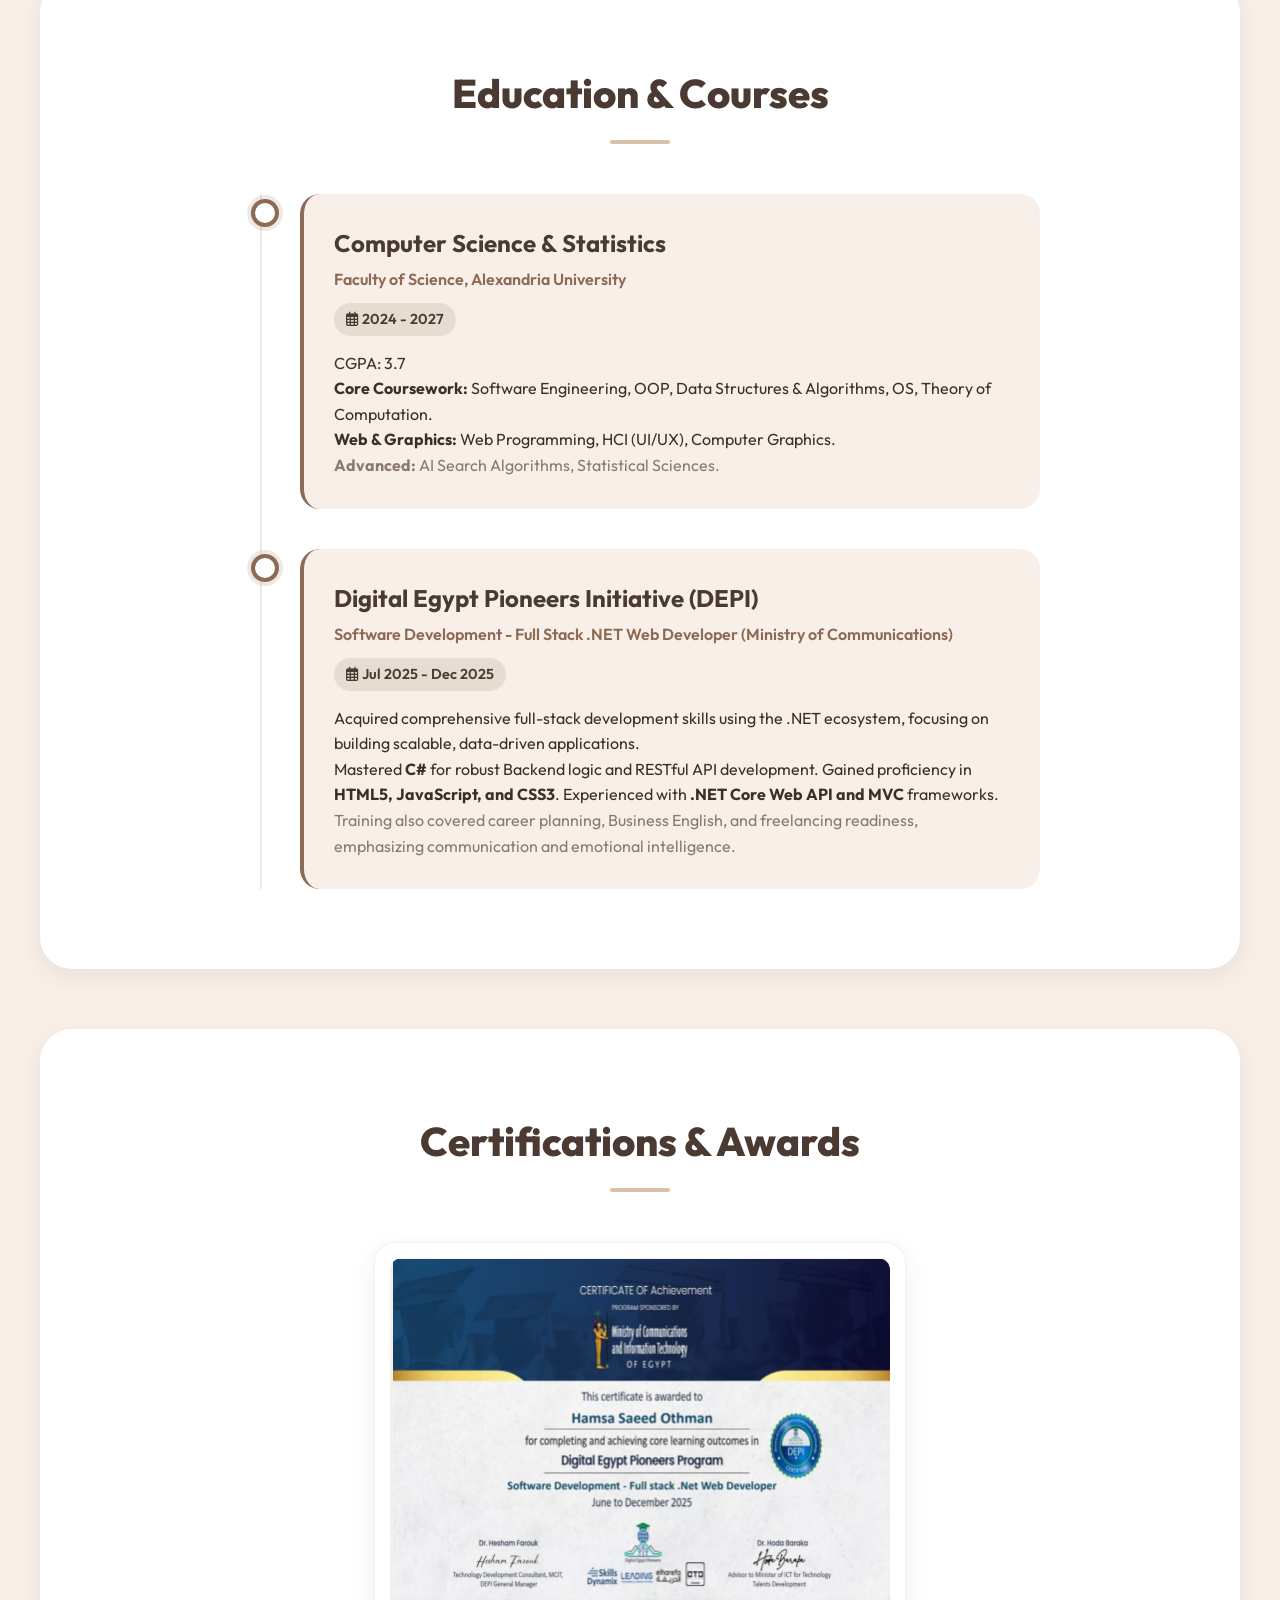
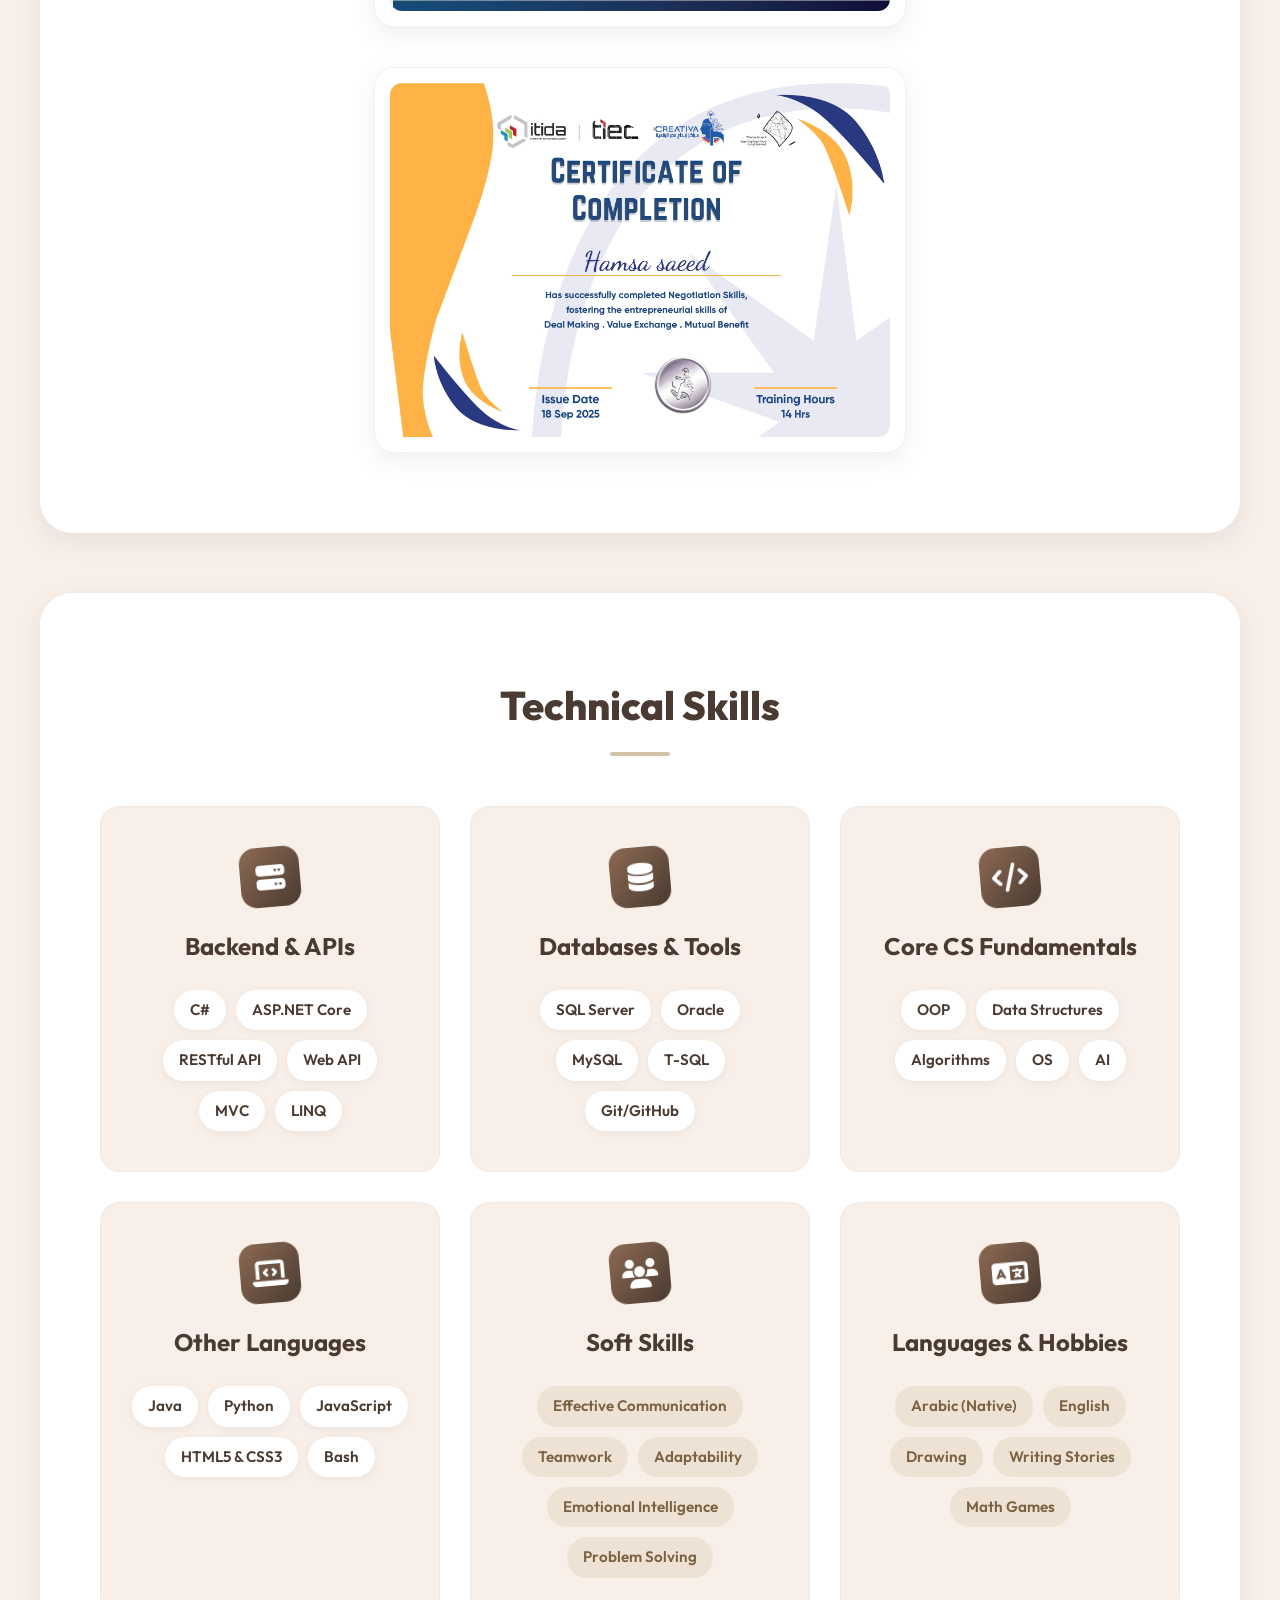
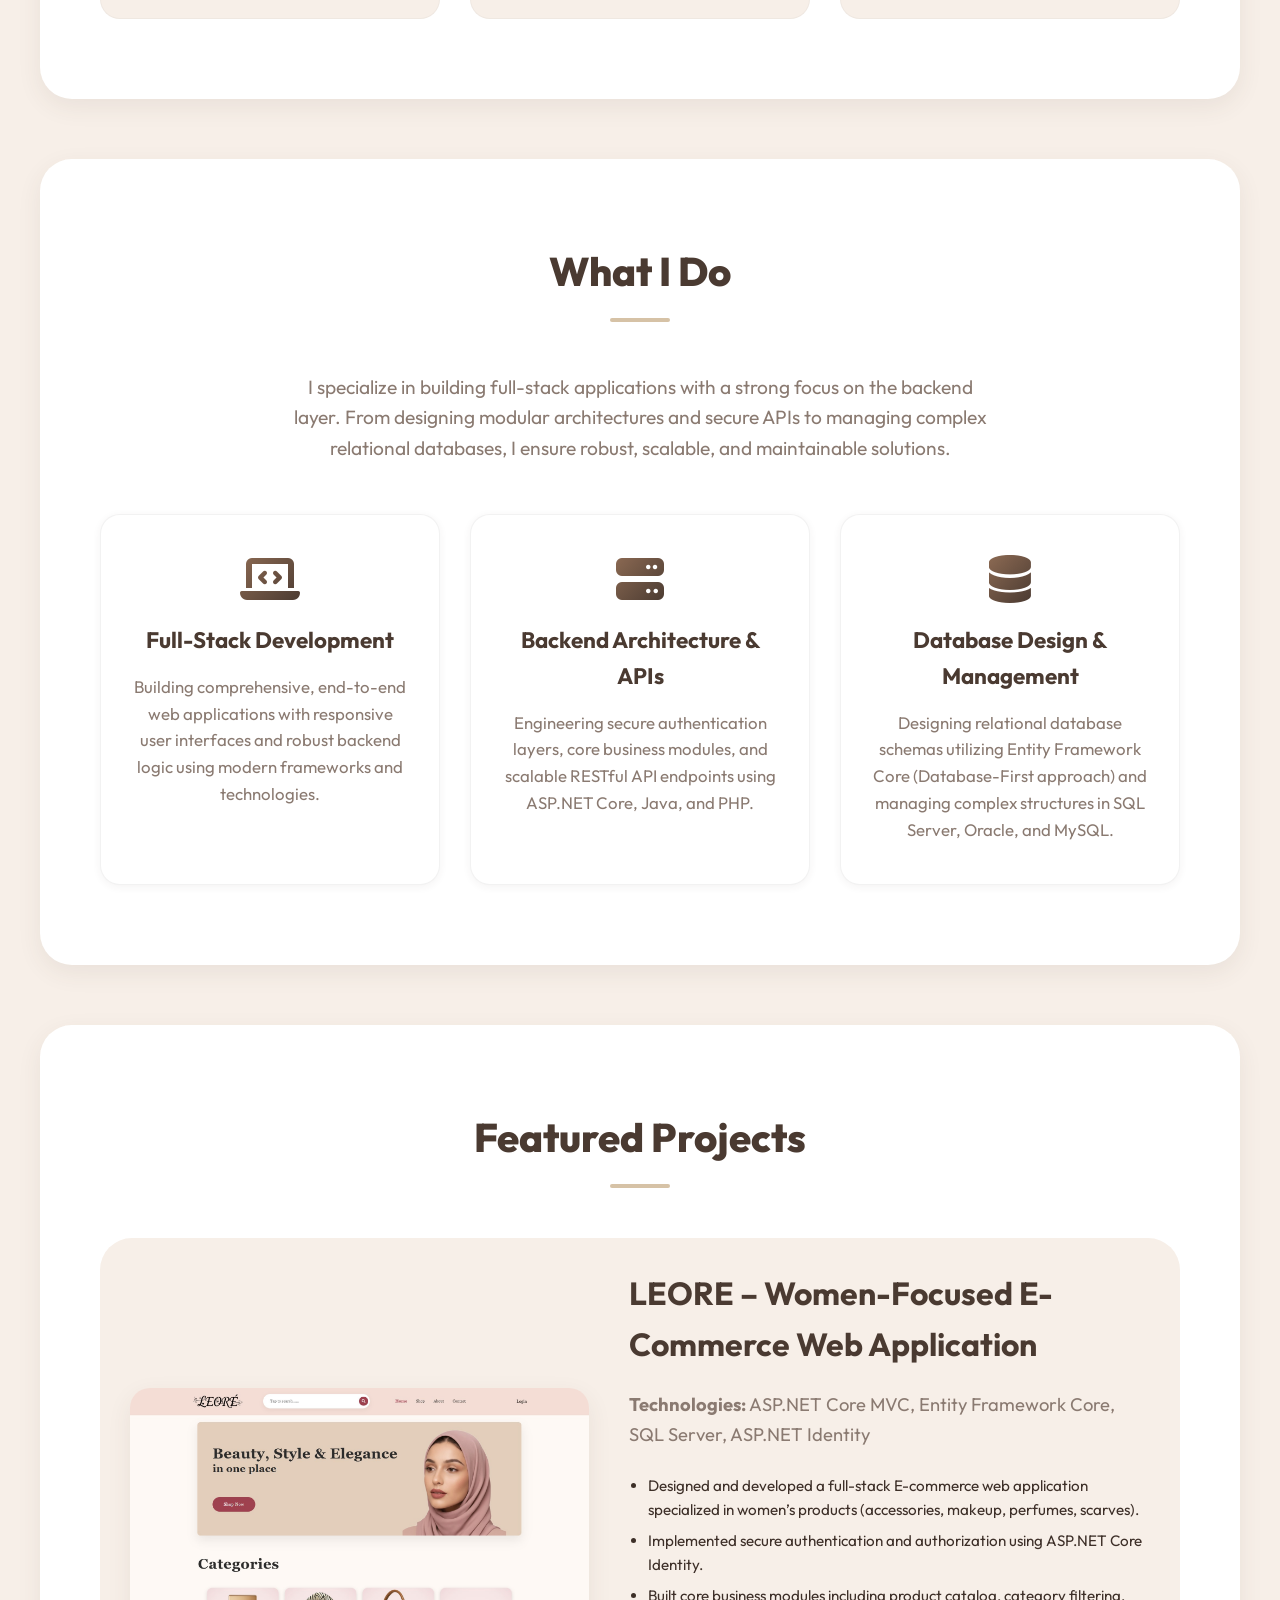
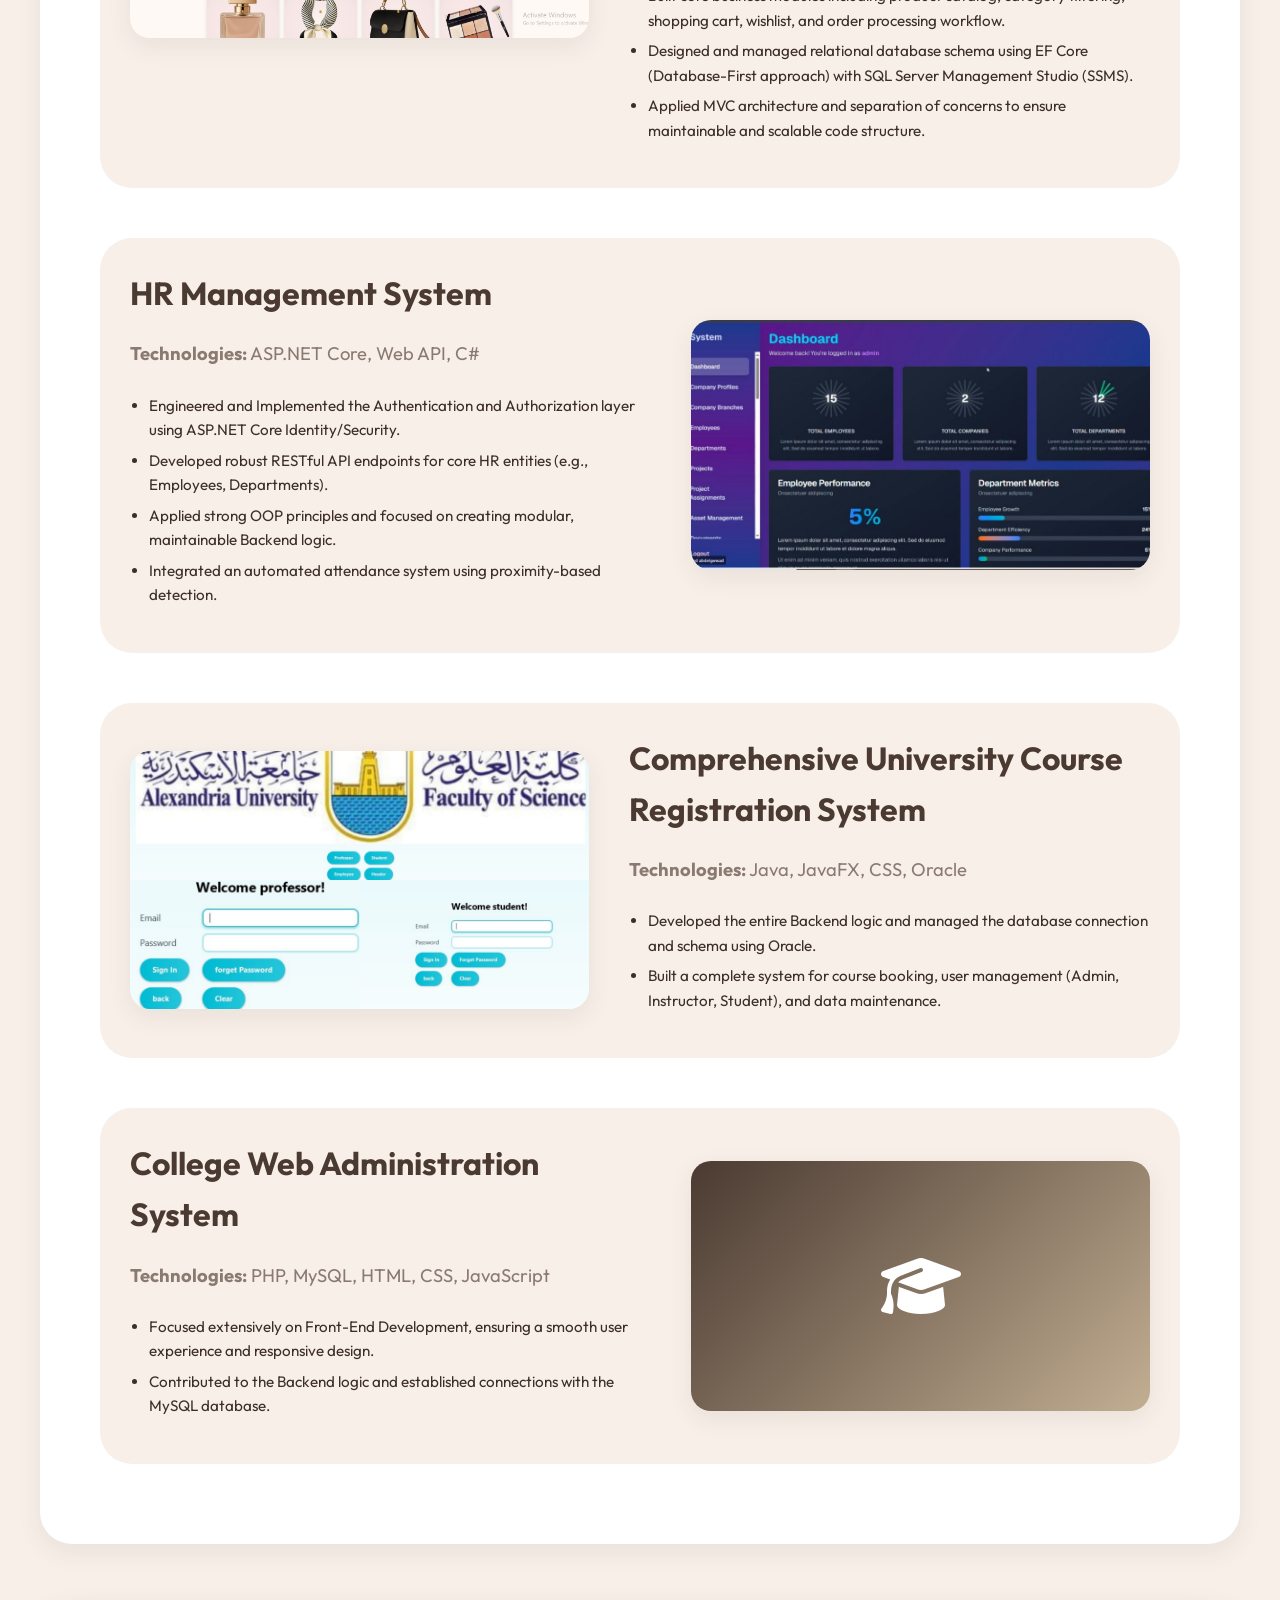
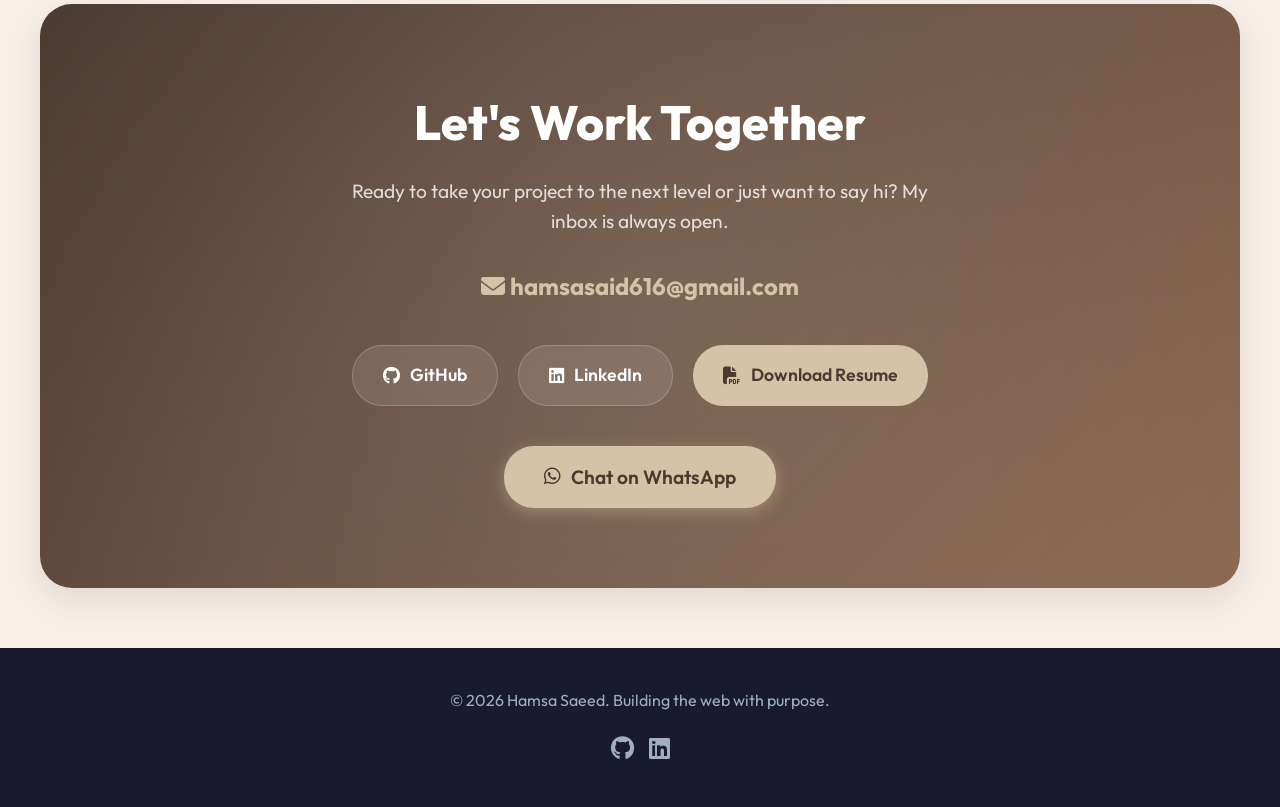
==== commit 4db2667f: "feat: Add certifications section, update services and projects with detailed descriptions and images" ====
--- a/index.html
+++ b/index.html
@@ -5,6 +5,7 @@
   <meta charset="UTF-8" />
   <meta name="viewport" content="width=device-width, initial-scale=1" />
   <title>Portfolio - Hamsa Saeed</title>
+  <link rel="icon" type="image/png" href="programmer.png?v=2" />
   <!-- FontAwesome for Icons -->
   <link rel="stylesheet" href="https://cdnjs.cloudflare.com/ajax/libs/font-awesome/6.4.0/css/all.min.css" />
   <link rel="stylesheet" href="style.css" />
@@ -15,10 +16,11 @@
 
   <!-- Navigation Bar -->
   <nav class="main-nav">
-    <div class="nav-brand">Hamsa Saeed</div>
+    <div class="nav-brand">Hamsa Khedr</div>
     <ul>
       <li><a href="#about">About</a></li>
       <li><a href="#education">Education & Courses</a></li>
+      <li><a href="#certifications">Certifications</a></li>
       <li><a href="#skills">Skills</a></li>
       <li><a href="#services">Services</a></li>
       <li><a href="#projects">Projects</a></li>
@@ -32,7 +34,7 @@
     <div class="cover-content fade-in-up">
       <div class="cover-text">
         <p class="greeting">Hello, I'm</p>
-        <h1>Hamsa Saeed Othman</h1>
+        <h1>Hamsa Saeed Khedr</h1>
         <p class="title">Full Stack .NET Developer</p>
         <p class="subtitle">Highly analytical Computer Science student specializing in Backend Development using the
           .NET/C# stack.</p>
@@ -108,10 +110,28 @@
               scalable, data-driven applications.</p>
             <p>Mastered <strong>C#</strong> for robust Backend logic and RESTful API development. Gained proficiency in
               <strong>HTML5, JavaScript, and CSS3</strong>. Experienced with <strong>.NET Core Web API and MVC</strong>
-              frameworks.</p>
+              frameworks.
+            </p>
             <p>Training also covered career planning, Business English, and freelancing readiness, emphasizing
               communication and emotional intelligence.</p>
           </div>
+        </div>
+      </div>
+    </section>
+
+    <!-- Certifications Section -->
+    <section id="certifications" class="scroll-reveal">
+      <div class="section-header">
+        <h2>Certifications & Awards</h2>
+        <div class="title-underline"></div>
+      </div>
+      <div class="certifications-grid">
+        <div class="cert-card">
+          <img src="WhatsApp Image 2026-02-12 at 7.22.38 PM.jpeg" alt="Certificate"
+            onerror="this.style.display='none';" />
+        </div>
+        <div class="cert-card">
+          <img src="Hamsa saeed_page-0001.jpg" alt="DEPI Certificate" onerror="this.style.display='none';" />
         </div>
       </div>
     </section>
@@ -206,24 +226,29 @@
         <div class="title-underline"></div>
       </div>
       <p class="section-description">
-        I specialize in the backend layer of applications using .NET, from designing secure APIs and business logic to integrating complex databases, while maintaining an understanding of frontend integration.
+        I specialize in building full-stack applications with a strong focus on the backend layer. From designing
+        modular architectures and secure APIs to managing complex relational databases, I ensure robust, scalable, and
+        maintainable solutions.
       </p>
 
       <div class="services-grid">
         <div class="service-card">
+          <i class="fas fa-laptop-code service-icon"></i>
+          <h3>Full-Stack Development</h3>
+          <p>Building comprehensive, end-to-end web applications with responsive user interfaces and robust backend
+            logic using modern frameworks and technologies.</p>
+        </div>
+        <div class="service-card">
           <i class="fas fa-server service-icon"></i>
-          <h3>Backend Architecture</h3>
-          <p>Engineering secure authentication layers, core business logic, and modular, maintainable architectures using ASP.NET Core.</p>
-        </div>
-        <div class="service-card">
-          <i class="fas fa-network-wired service-icon"></i>
-          <h3>RESTful API Development</h3>
-          <p>Developing robust, scalable RESTful endpoints for enterprise applications, connecting multiple clients to core data structures.</p>
+          <h3>Backend Architecture & APIs</h3>
+          <p>Engineering secure authentication layers, core business modules, and scalable RESTful API endpoints using
+            ASP.NET Core, Java, and PHP.</p>
         </div>
         <div class="service-card">
           <i class="fas fa-database service-icon"></i>
           <h3>Database Design & Management</h3>
-          <p>Designing relational schemas using EF Core (Code/Database-First Approach), and managing robust SQL Server or Oracle database systems.</p>
+          <p>Designing relational database schemas utilizing Entity Framework Core (Database-First approach) and
+            managing complex structures in SQL Server, Oracle, and MySQL.</p>
         </div>
       </div>
     </section>
@@ -238,64 +263,113 @@
 
         <div class="project-item">
           <div class="project-image-container">
-            <!-- Using a placeholder design to emulate an image -->
-            <div style="background: linear-gradient(135deg, var(--primary-dark), var(--primary-color)); width: 100%; height: 100%; min-height: 250px; display: flex; align-items: center; justify-content: center; color: white; font-size: 4rem;">
-                <i class="fas fa-users-cog"></i>
+            <img src="Screenshot 2026-03-17 151208.jpg" alt="LEORE Project"
+              style="width:100%; height:100%; min-height: 250px; object-fit: cover;"
+              onerror="this.style.display='none'; this.nextElementSibling.style.display='flex';" />
+            <!-- Fallback if image fails to load -->
+            <div
+              style="display: none; background: linear-gradient(135deg, var(--accent-color), var(--primary-color)); width: 100%; height: 100%; min-height: 250px; align-items: center; justify-content: center; color: white; font-size: 4rem;">
+              <i class="fas fa-shopping-bag"></i>
             </div>
             <div class="project-overlay">
-                <span class="project-link-icon">Backend Focused</span>
+              <a href="https://github.com/Hamsasaeed99/LEORE" target="_blank" class="project-link-icon"><i
+                  class="fab fa-github"></i> Source Code</a>
+            </div>
+          </div>
+          <div class="project-info">
+            <h3>LEORE – Women-Focused E-Commerce Web Application</h3>
+            <p><strong>Technologies:</strong> ASP.NET Core MVC, Entity Framework Core, SQL Server, ASP.NET Identity</p>
+            <ul style="padding-left: 1.2rem; margin-top: 0.5rem; color: inherit; font-size: 0.95rem;">
+              <li style="margin-bottom: 0.4rem;">Designed and developed a full-stack E-commerce web application
+                specialized in women’s products (accessories, makeup, perfumes, scarves).</li>
+              <li style="margin-bottom: 0.4rem;">Implemented secure authentication and authorization using ASP.NET Core
+                Identity.</li>
+              <li style="margin-bottom: 0.4rem;">Built core business modules including product catalog, category
+                filtering, shopping cart, wishlist, and order processing workflow.</li>
+              <li style="margin-bottom: 0.4rem;">Designed and managed relational database schema using EF Core
+                (Database-First approach) with SQL Server Management Studio (SSMS).</li>
+              <li style="margin-bottom: 0.4rem;">Applied MVC architecture and separation of concerns to ensure
+                maintainable and scalable code structure.</li>
+            </ul>
+          </div>
+        </div>
+
+        <div class="project-item">
+          <div class="project-image-container">
+            <img src="Screenshot 2026-03-17 152359.jpg" alt="HR Management System Project"
+              style="width:100%; height:100%; min-height: 250px; object-fit: cover;"
+              onerror="this.style.display='none'; this.nextElementSibling.style.display='flex';" />
+            <!-- Fallback if image fails to load -->
+            <div
+              style="display: none; background: linear-gradient(135deg, var(--primary-dark), var(--primary-color)); width: 100%; height: 100%; min-height: 250px; align-items: center; justify-content: center; color: white; font-size: 4rem;">
+              <i class="fas fa-users-cog"></i>
+            </div>
+            <div class="project-overlay">
+              <span class="project-link-icon">Backend Focused</span>
             </div>
           </div>
           <div class="project-info">
             <h3>HR Management System</h3>
             <p><strong>Technologies:</strong> ASP.NET Core, Web API, C#</p>
-            <p>Engineered and implemented the authentication and authorization layer using ASP.NET Core Identity/Security. Developed robust RESTful API endpoints for core HR entities and integrated an automated attendance system using proximity-based detection.</p>
+            <ul style="padding-left: 1.2rem; margin-top: 0.5rem; color: inherit; font-size: 0.95rem;">
+              <li style="margin-bottom: 0.4rem;">Engineered and Implemented the Authentication and Authorization layer
+                using ASP.NET Core Identity/Security.</li>
+              <li style="margin-bottom: 0.4rem;">Developed robust RESTful API endpoints for core HR entities (e.g.,
+                Employees, Departments).</li>
+              <li style="margin-bottom: 0.4rem;">Applied strong OOP principles and focused on creating modular,
+                maintainable Backend logic.</li>
+              <li style="margin-bottom: 0.4rem;">Integrated an automated attendance system using proximity-based
+                detection.</li>
+            </ul>
           </div>
         </div>
 
         <div class="project-item">
           <div class="project-image-container">
-            <div style="background: linear-gradient(135deg, var(--accent-color), var(--primary-color)); width: 100%; height: 100%; min-height: 250px; display: flex; align-items: center; justify-content: center; color: white; font-size: 4rem;">
-                <i class="fas fa-shopping-bag"></i>
+            <img src="photo-collage.png.png" alt="University Course System"
+              style="width:100%; height:100%; min-height: 250px; object-fit: cover;"
+              onerror="this.style.display='none'; this.nextElementSibling.style.display='flex';" />
+            <!-- Fallback if image fails to load -->
+            <div
+              style="display: none; background: linear-gradient(135deg, var(--primary-dark), var(--accent-hover)); width: 100%; height: 100%; min-height: 250px; align-items: center; justify-content: center; color: white; font-size: 4rem;">
+              <i class="fas fa-university"></i>
             </div>
             <div class="project-overlay">
-                <span class="project-link-icon">Full-Stack Application</span>
-            </div>
-          </div>
-          <div class="project-info">
-            <h3>LEORE – Women's E-Commerce</h3>
-            <p><strong>Technologies:</strong> ASP.NET Core MVC, Entity Framework Core, SQL Server, ASP.NET Identity</p>
-            <p>Designed and developed a full-stack e-commerce web application. Built core business modules including product catalog, filtering, shopping cart, and order processing workflow, utilizing EF Core (Database-First approach).</p>
-          </div>
-        </div>
-
-        <div class="project-item">
-          <div class="project-image-container">
-            <div style="background: linear-gradient(135deg, var(--primary-dark), var(--accent-hover)); width: 100%; height: 100%; min-height: 250px; display: flex; align-items: center; justify-content: center; color: white; font-size: 4rem;">
-                <i class="fas fa-university"></i>
-            </div>
-            <div class="project-overlay">
-                <span class="project-link-icon">Desktop & DB</span>
+              <span class="project-link-icon">Desktop & DB</span>
             </div>
           </div>
           <div class="project-info">
             <h3>Comprehensive University Course Registration System</h3>
             <p><strong>Technologies:</strong> Java, JavaFX, CSS, Oracle</p>
-            <p>Developed the entire backend logic and managed the database connection and schema using Oracle. Built a complete system for course booking, user management (Admin, Instructor, Student), and data maintenance.</p>
+            <ul style="padding-left: 1.2rem; margin-top: 0.5rem; color: inherit; font-size: 0.95rem;">
+              <li style="margin-bottom: 0.4rem;">Developed the entire Backend logic and managed the database connection
+                and schema using Oracle.</li>
+              <li style="margin-bottom: 0.4rem;">Built a complete system for course booking, user management (Admin,
+                Instructor, Student), and data maintenance.</li>
+            </ul>
           </div>
         </div>
 
         <div class="project-item">
           <div class="project-image-container">
-            <img src="photo-collage.png.png" alt="College System" style="width:100%; height:100%; min-height: 250px; object-fit: cover;" />
+            <div
+              style="background: linear-gradient(135deg, var(--primary-dark), var(--accent-hover)); width: 100%; height: 100%; min-height: 250px; display: flex; align-items: center; justify-content: center; color: white; font-size: 4rem;">
+              <i class="fas fa-graduation-cap"></i>
+            </div>
             <div class="project-overlay">
-              <a href="https://github.com/Hamsasaeed99/CollegeSystem" target="_blank" class="project-link-icon"><i class="fab fa-github"></i> Source Code</a>
+              <a href="https://github.com/Hamsasaeed99/CollegeSystem" target="_blank" class="project-link-icon"><i
+                  class="fab fa-github"></i> Source Code</a>
             </div>
           </div>
           <div class="project-info">
             <h3>College Web Administration System</h3>
             <p><strong>Technologies:</strong> PHP, MySQL, HTML, CSS, JavaScript</p>
-            <p>Focused extensively on Front-End Development, ensuring a smooth user experience and responsive design. Contributed to the backend logic and established connections with the MySQL database.</p>
+            <ul style="padding-left: 1.2rem; margin-top: 0.5rem; color: inherit; font-size: 0.95rem;">
+              <li style="margin-bottom: 0.4rem;">Focused extensively on Front-End Development, ensuring a smooth user
+                experience and responsive design.</li>
+              <li style="margin-bottom: 0.4rem;">Contributed to the Backend logic and established connections with the
+                MySQL database.</li>
+            </ul>
           </div>
         </div>
 
@@ -321,13 +395,13 @@
             <i class="fab fa-linkedin"></i>
             <span>LinkedIn</span>
           </a>
-          <a href="Hamsa Saeed OthmanCV.pdf" target="_blank" class="social-link highlight">
+          <a href="Hamsa Saeed OthmanResumeFullStack.pdf" target="_blank" class="social-link highlight">
             <i class="fas fa-file-pdf"></i>
             <span>Download Resume</span>
           </a>
         </div>
 
-        <a class="btn primary cta-btn" href="https://wa.me/20127998082" target="_blank">
+        <a class="btn primary cta-btn" href="https://wa.me/qr/BJYZMASIEOZRG1" target="_blank">
           <i class="fab fa-whatsapp"></i> Chat on WhatsApp
         </a>
       </div>
--- a/style.css
+++ b/style.css
@@ -492,6 +492,38 @@
   color: var(--primary-dark);
 }
 
+/* --- Certifications Grid --- */
+.certifications-grid {
+  display: flex;
+  flex-wrap: wrap;
+  justify-content: center;
+  gap: 40px;
+}
+
+.cert-card {
+  flex: 0 1 500px;
+  max-width: 100%;
+  border-radius: var(--radius-lg);
+  overflow: hidden;
+  box-shadow: var(--shadow-md);
+  transition: transform var(--transition-normal), box-shadow var(--transition-normal);
+  background: var(--surface-color);
+  padding: 15px;
+  border: 1px solid rgba(0,0,0,0.05);
+}
+
+.cert-card:hover {
+  transform: translateY(-8px);
+  box-shadow: var(--shadow-lg);
+}
+
+.cert-card img {
+  width: 100%;
+  height: auto;
+  display: block;
+  border-radius: var(--radius-md);
+}
+
 /* --- Services Grid --- */
 .services-grid {
   display: grid;
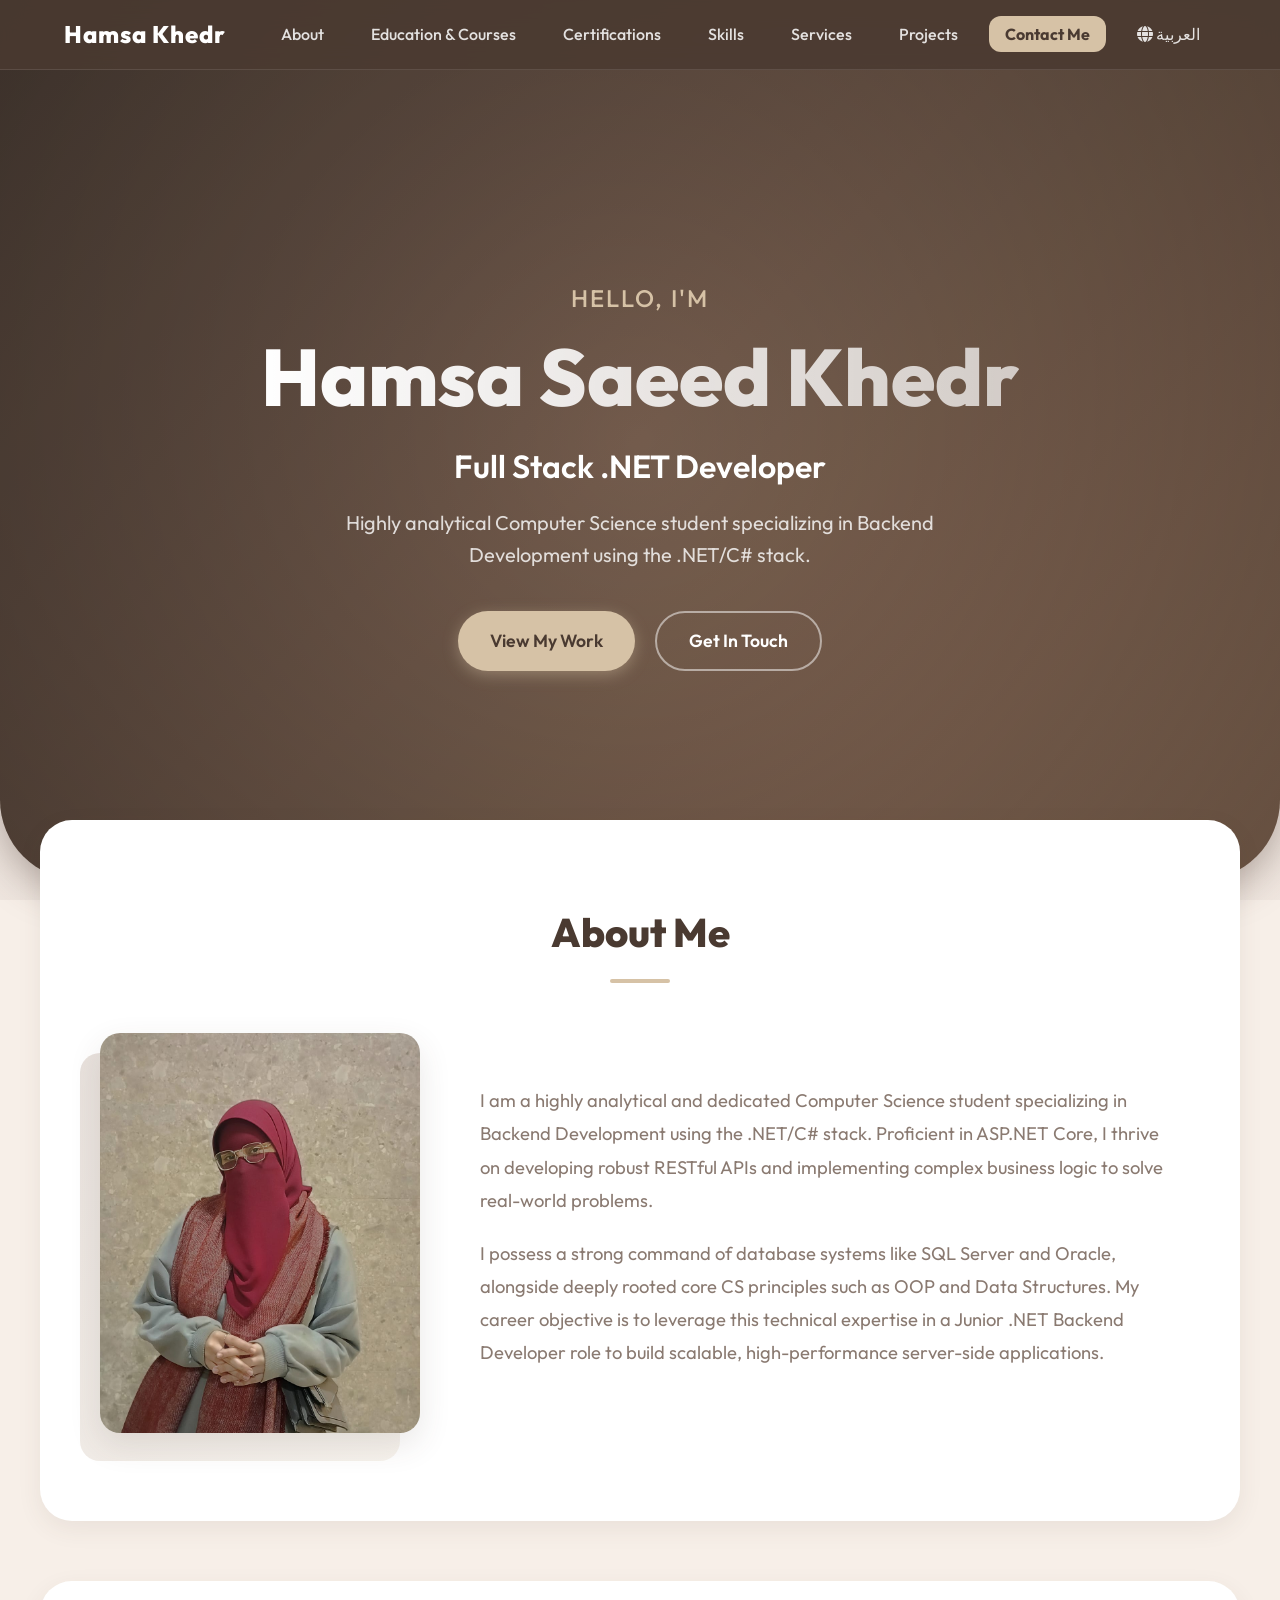
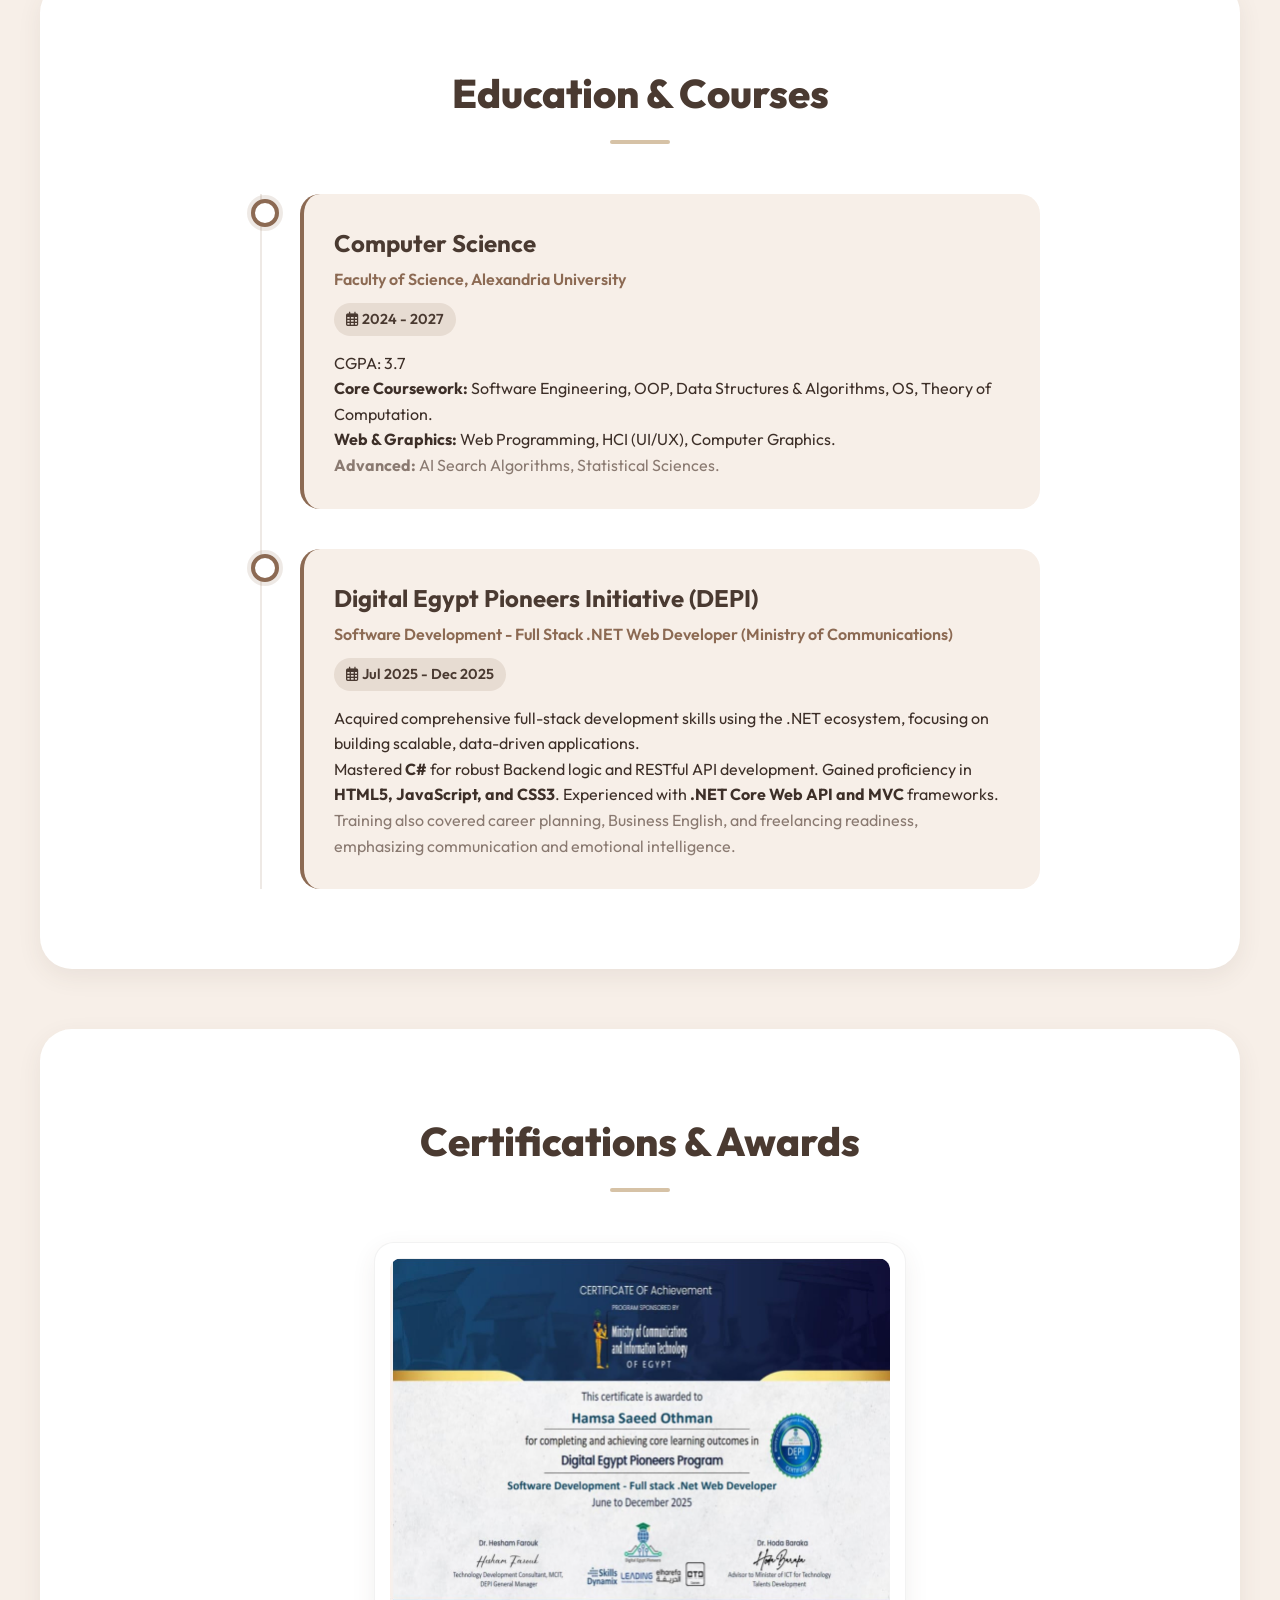
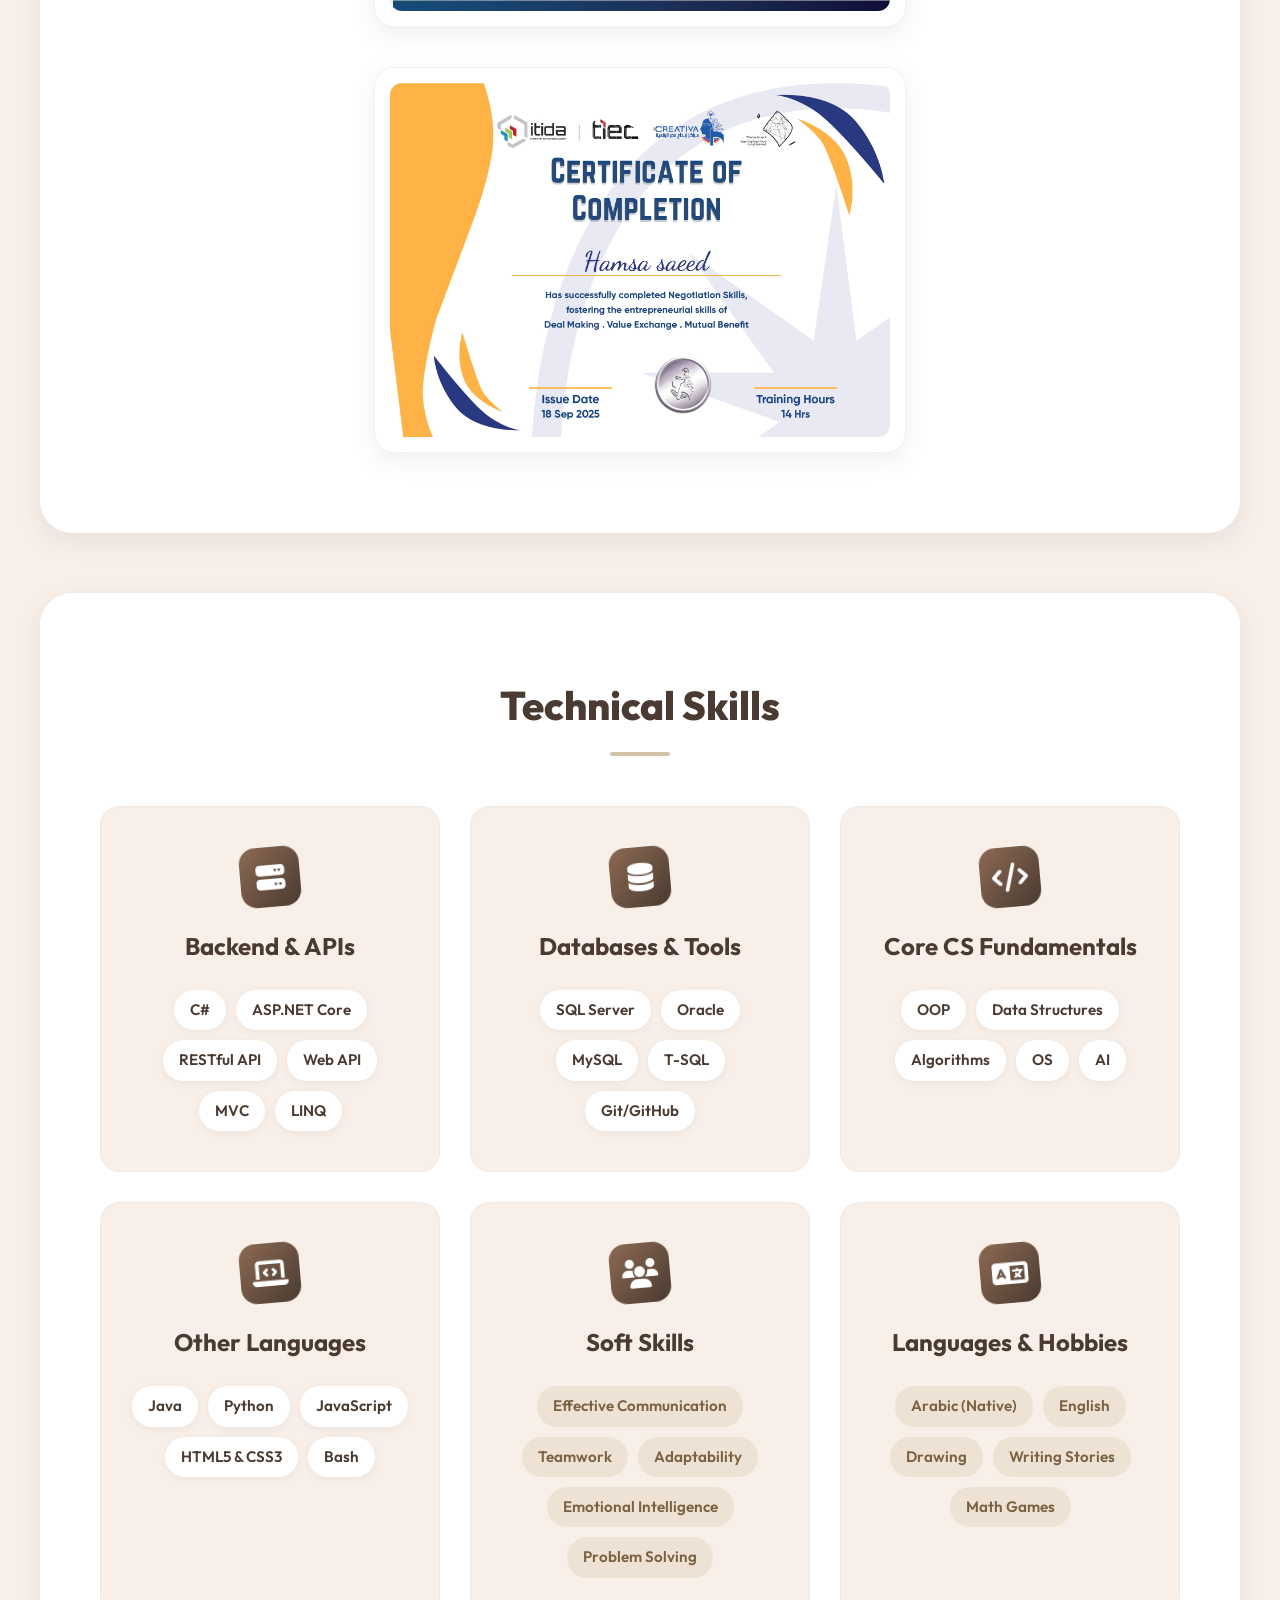
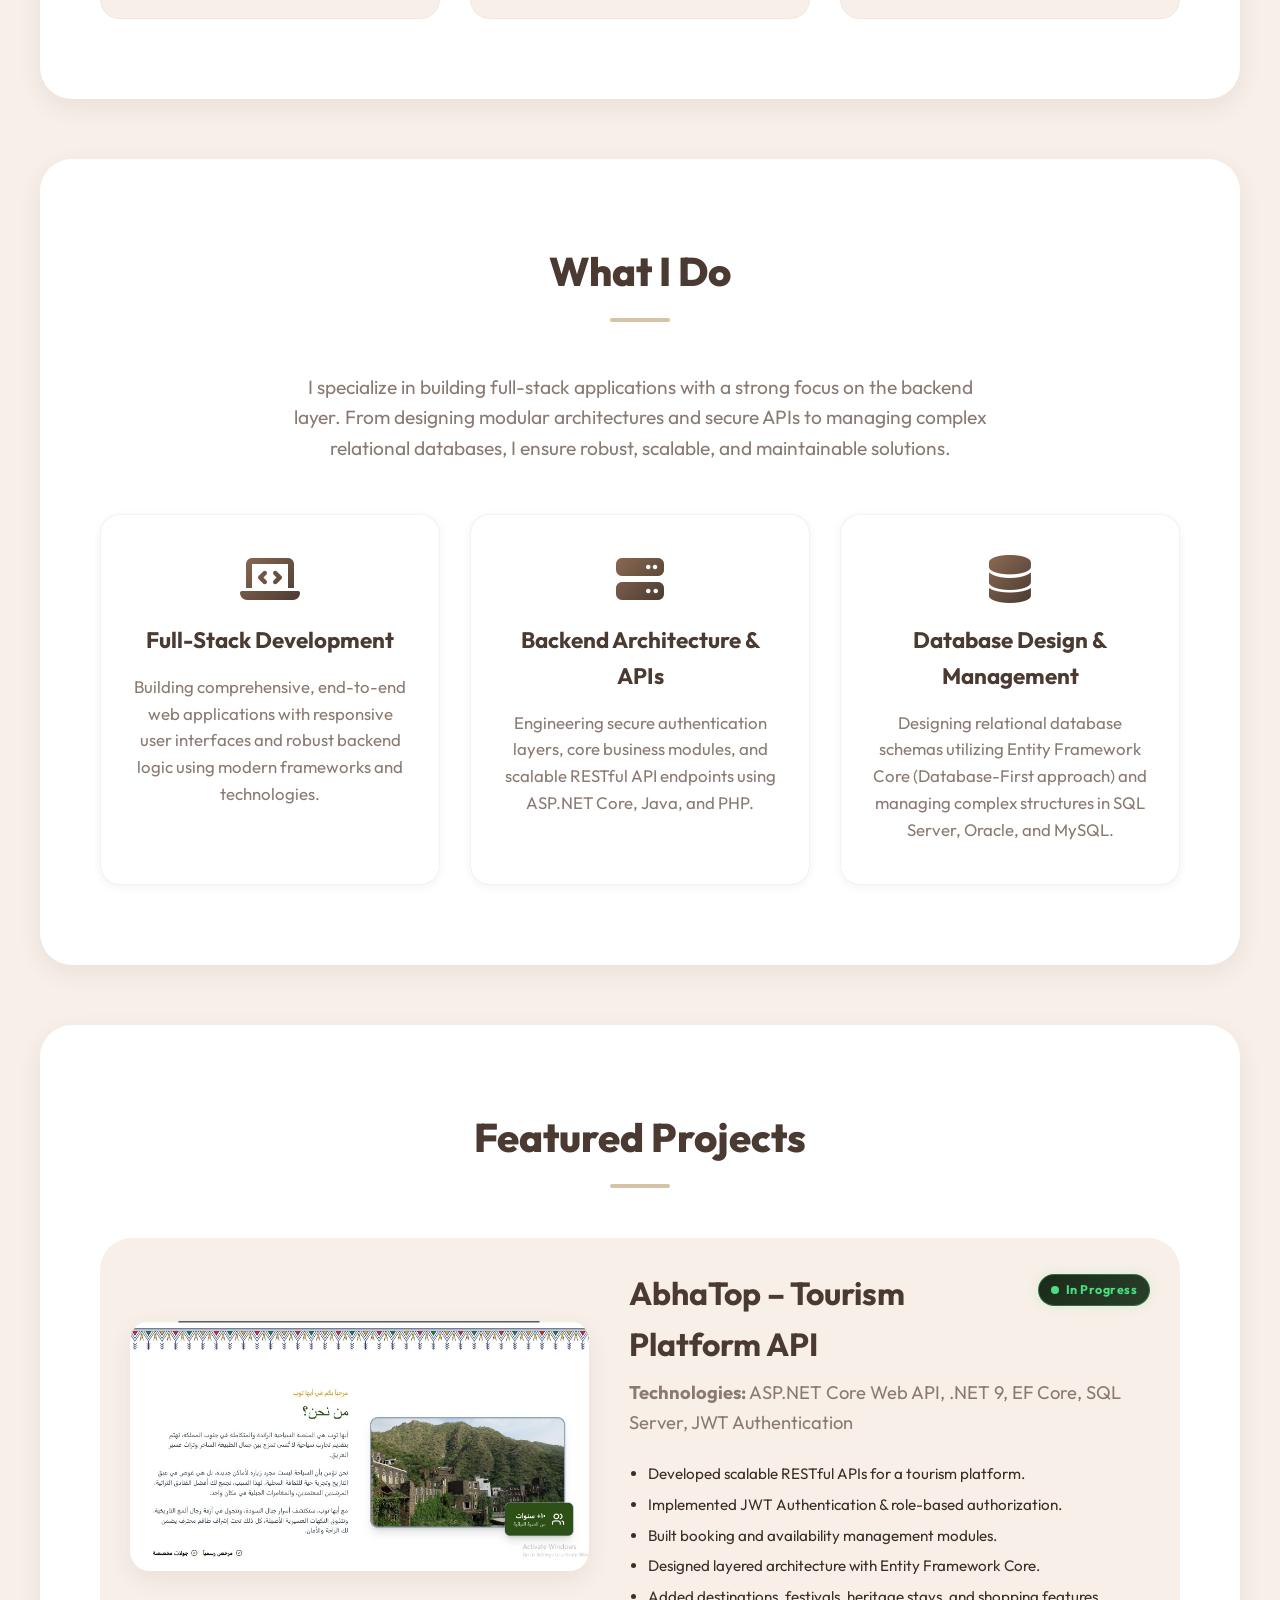
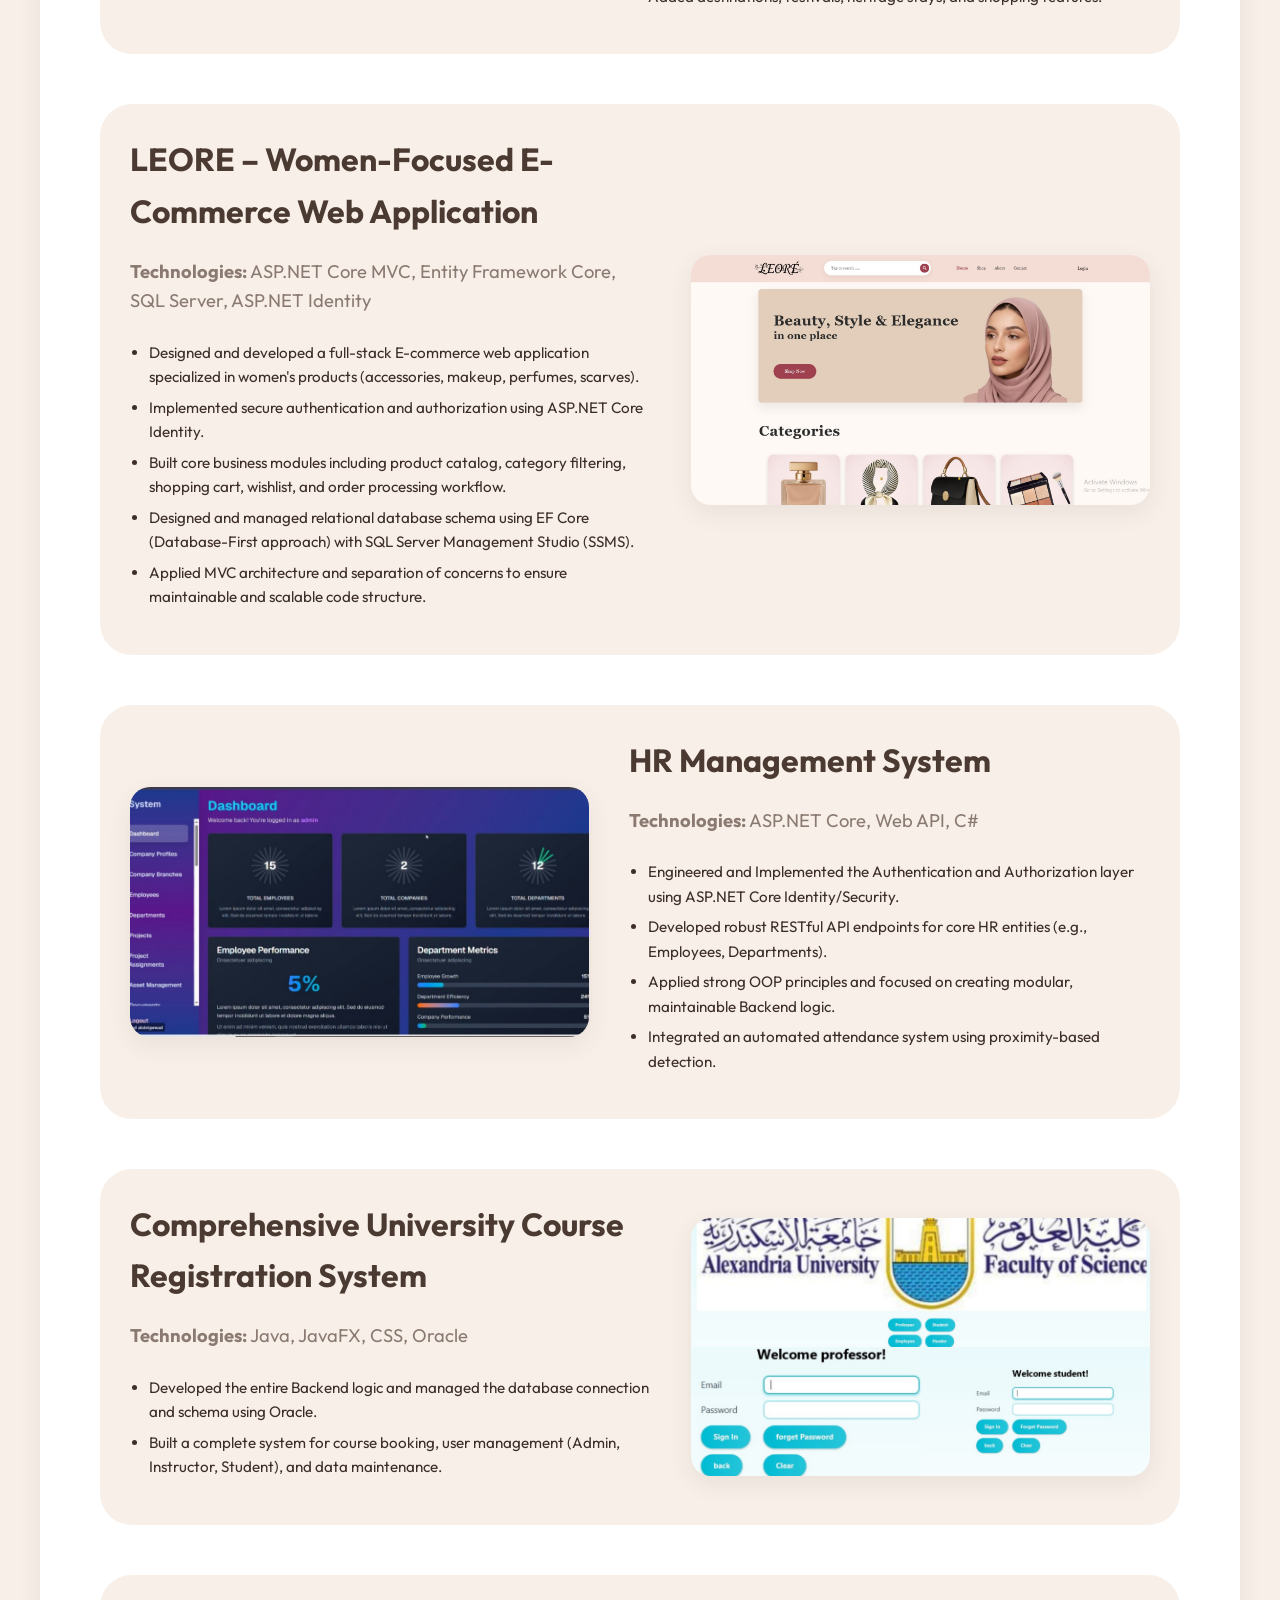
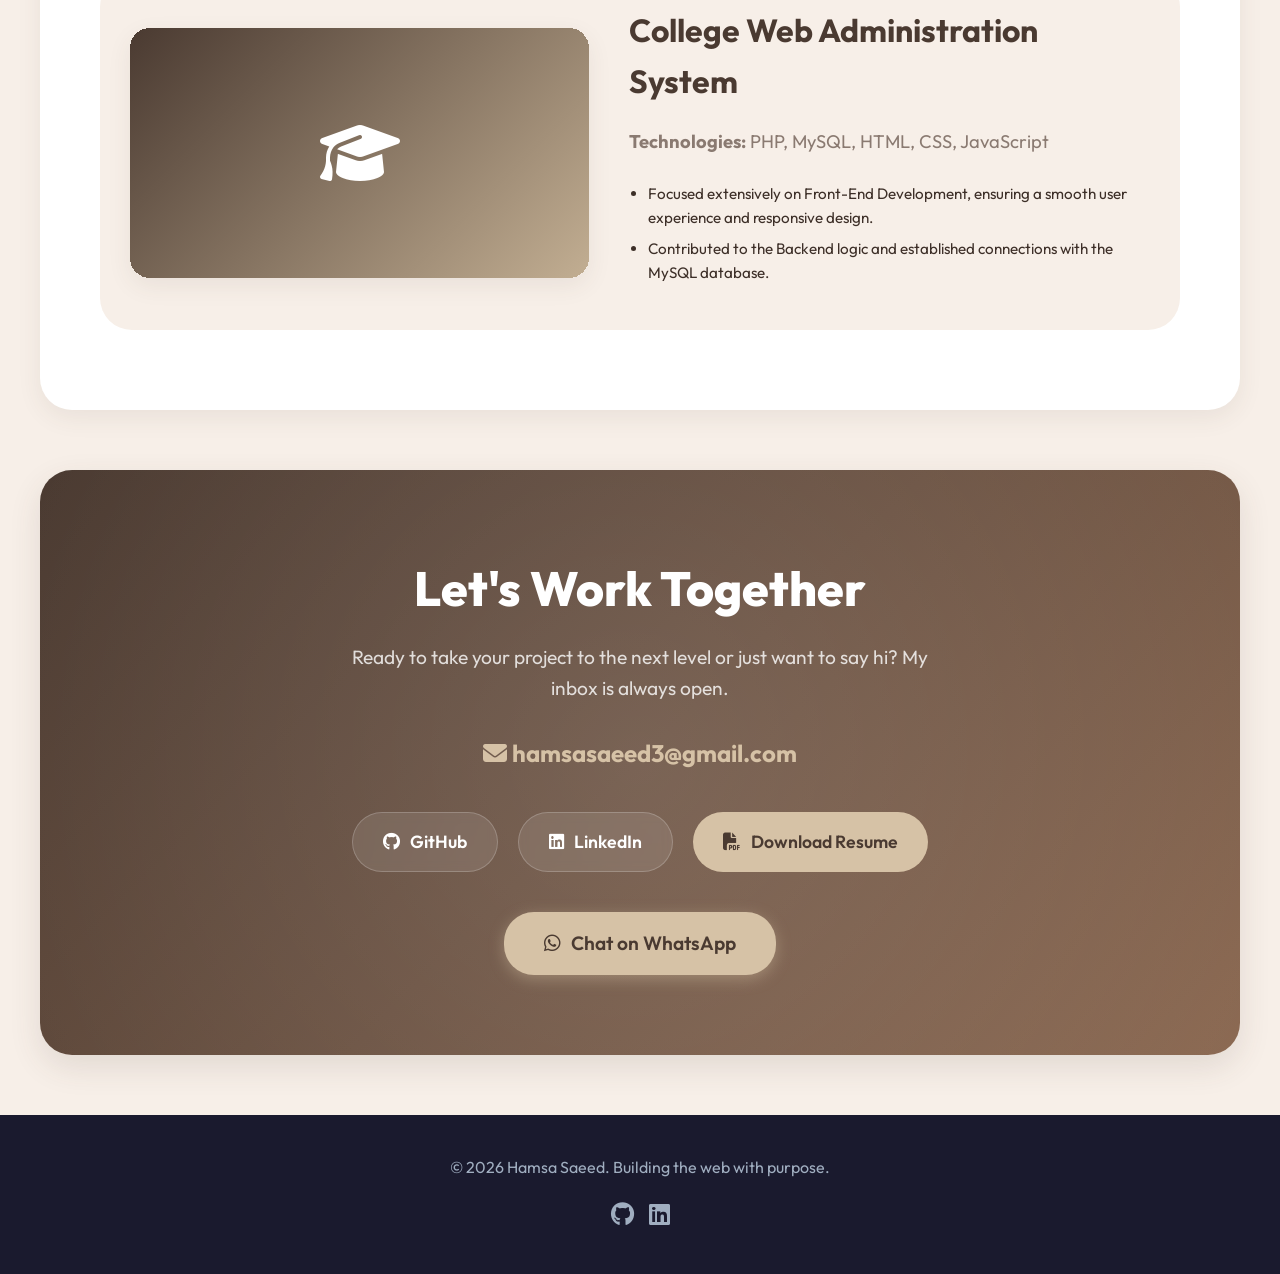
==== commit 0f011a63: "feat: add AbhaTop project, Arabic language support, and resume updates" ====
--- a/index.html
+++ b/index.html
@@ -25,6 +25,7 @@
       <li><a href="#services">Services</a></li>
       <li><a href="#projects">Projects</a></li>
       <li><a href="#contact" class="nav-cta">Contact Me</a></li>
+      <li><a href="index-ar.html" class="lang-switch" title="Arabic"><i class="fas fa-globe"></i> العربية</a></li>
     </ul>
   </nav>
 
@@ -87,7 +88,7 @@
         <div class="timeline-item">
           <div class="timeline-dot"></div>
           <div class="timeline-content">
-            <h3>Computer Science & Statistics</h3>
+            <h3>Computer Science </h3>
             <p class="timeline-subtitle">Faculty of Science, Alexandria University</p>
             <span class="timeline-date"><i class="far fa-calendar-alt"></i> 2024 - 2027</span>
             <p>CGPA: 3.7</p>
@@ -261,6 +262,39 @@
       </div>
       <div class="projects-list">
 
+        <!-- AbhaTop Project -->
+        <div class="project-item abhatop-project">
+          <div class="project-image-container">
+            <img src="Screenshot 2026-05-15 180626.jpg" alt="AbhaTop Tourism Platform API"
+              style="width:100%; height:100%; min-height: 250px; object-fit: cover;"
+              onerror="this.style.display='none'; this.nextElementSibling.style.display='flex';" />
+            <div
+              style="display: none; background: linear-gradient(135deg, #0f172a, #1e293b); width: 100%; height: 100%; min-height: 250px; align-items: center; justify-content: center; color: #7dd3fc; font-size: 4rem;">
+              <i class="fas fa-server"></i>
+            </div>
+            <div class="project-overlay">
+              <a href="https://github.com/NermeenNoaman/AbhaTop" target="_blank" class="project-link-icon">
+                <i class="fab fa-github"></i> View on GitHub
+              </a>
+            </div>
+          </div>
+          <div class="project-info">
+            <div class="project-header-row">
+              <h3>AbhaTop – Tourism Platform API</h3>
+              <span class="in-progress-badge"><span class="pulse-dot"></span> In Progress</span>
+            </div>
+            <p><strong>Technologies:</strong> ASP.NET Core Web API, .NET 9, EF Core, SQL Server, JWT Authentication</p>
+            <ul style="padding-left: 1.2rem; margin-top: 0.5rem; color: inherit; font-size: 0.95rem;">
+              <li style="margin-bottom: 0.4rem;">Developed scalable RESTful APIs for a tourism platform.</li>
+              <li style="margin-bottom: 0.4rem;">Implemented JWT Authentication &amp; role-based authorization.</li>
+              <li style="margin-bottom: 0.4rem;">Built booking and availability management modules.</li>
+              <li style="margin-bottom: 0.4rem;">Designed layered architecture with Entity Framework Core.</li>
+              <li style="margin-bottom: 0.4rem;">Added destinations, festivals, heritage stays, and shopping features.
+              </li>
+            </ul>
+          </div>
+        </div>
+
         <div class="project-item">
           <div class="project-image-container">
             <img src="Screenshot 2026-03-17 151208.jpg" alt="LEORE Project"
@@ -281,7 +315,7 @@
             <p><strong>Technologies:</strong> ASP.NET Core MVC, Entity Framework Core, SQL Server, ASP.NET Identity</p>
             <ul style="padding-left: 1.2rem; margin-top: 0.5rem; color: inherit; font-size: 0.95rem;">
               <li style="margin-bottom: 0.4rem;">Designed and developed a full-stack E-commerce web application
-                specialized in women’s products (accessories, makeup, perfumes, scarves).</li>
+                specialized in women's products (accessories, makeup, perfumes, scarves).</li>
               <li style="margin-bottom: 0.4rem;">Implemented secure authentication and authorization using ASP.NET Core
                 Identity.</li>
               <li style="margin-bottom: 0.4rem;">Built core business modules including product catalog, category
@@ -335,7 +369,7 @@
               <i class="fas fa-university"></i>
             </div>
             <div class="project-overlay">
-              <span class="project-link-icon">Desktop & DB</span>
+              <span class="project-link-icon">Desktop &amp; DB</span>
             </div>
           </div>
           <div class="project-info">
@@ -382,8 +416,8 @@
         <h2>Let's Work Together</h2>
         <p>Ready to take your project to the next level or just want to say hi? My inbox is always open.</p>
 
-        <a href="mailto:hamsasaid616@gmail.com" class="email-link">
-          <i class="fas fa-envelope"></i> hamsasaid616@gmail.com
+        <a href="mailto:hamsasaeed3@gmail.com" class="email-link">
+          <i class="fas fa-envelope"></i> hamsasaeed3@gmail.com
         </a>
 
         <div class="contact-grid">
@@ -395,7 +429,7 @@
             <i class="fab fa-linkedin"></i>
             <span>LinkedIn</span>
           </a>
-          <a href="Hamsa Saeed OthmanResumeFullStack.pdf" target="_blank" class="social-link highlight">
+          <a href="HamsaSaeedOthmanResumeBackend1.pdf" target="_blank" class="social-link highlight">
             <i class="fas fa-file-pdf"></i>
             <span>Download Resume</span>
           </a>
--- a/style.css
+++ b/style.css
@@ -895,3 +895,370 @@
   .email-link { font-size: 1.2rem; }
   .social-link { width: 100%; justify-content: center; }
 }
+
+/* --- RTL Support for Arabic --- */
+[dir="rtl"] .timeline::before {
+  left: auto;
+  right: 20px;
+}
+
+[dir="rtl"] .timeline-item {
+  padding-left: 0;
+  padding-right: 60px;
+}
+
+[dir="rtl"] .timeline-dot {
+  left: auto;
+  right: 11px;
+}
+
+[dir="rtl"] .timeline-content {
+  border-left: none;
+  border-right: 4px solid var(--primary-color);
+}
+
+[dir="rtl"] .timeline-content:hover {
+  transform: translateX(-10px);
+}
+
+[dir="rtl"] .case-study {
+  border-left: none;
+  border-right: 4px solid var(--accent-color);
+  border-radius: var(--radius-md) 0 0 var(--radius-md);
+}
+
+@media (max-width: 768px) {
+  [dir="rtl"] .timeline::before { right: 15px; }
+  [dir="rtl"] .timeline-item { padding-right: 45px; }
+  [dir="rtl"] .timeline-dot { right: 6px; }
+}
+
+/* Fix icons and margins in rtl */
+[dir="rtl"] .project-link-icon i,
+[dir="rtl"] .btn i {
+  margin-left: 8px;
+  margin-right: 0;
+}
+
+/* =====================================================
+   AbhaTop Project Card – Special Styles
+   ===================================================== */
+
+/* Project header row: title + badge side by side */
+.project-header-row {
+  display: flex;
+  align-items: flex-start;
+  gap: 14px;
+  flex-wrap: wrap;
+  margin-bottom: 8px;
+}
+
+.project-header-row h3 {
+  margin-bottom: 0 !important;
+  flex: 1;
+}
+
+/* "Currently In Progress" pulsing badge */
+.in-progress-badge {
+  display: inline-flex;
+  align-items: center;
+  gap: 7px;
+  background: linear-gradient(135deg, #1a2a1a, #2a3f2a);
+  color: #4ade80;
+  font-size: 0.78rem;
+  font-weight: 700;
+  padding: 5px 12px;
+  border-radius: 20px;
+  border: 1px solid rgba(74, 222, 128, 0.35);
+  letter-spacing: 0.5px;
+  white-space: nowrap;
+  flex-shrink: 0;
+  margin-top: 6px;
+  box-shadow: 0 0 12px rgba(74, 222, 128, 0.15);
+}
+
+.pulse-dot {
+  width: 8px;
+  height: 8px;
+  background: #4ade80;
+  border-radius: 50%;
+  animation: pulse-glow 1.5s ease-in-out infinite;
+  flex-shrink: 0;
+}
+
+@keyframes pulse-glow {
+  0%, 100% { opacity: 1; transform: scale(1); box-shadow: 0 0 0 0 rgba(74,222,128,0.5); }
+  50%       { opacity: 0.7; transform: scale(1.3); box-shadow: 0 0 0 5px rgba(74,222,128,0); }
+}
+
+/* Project type label */
+.project-type-label {
+  display: inline-flex;
+  align-items: center;
+  gap: 7px;
+  background: rgba(140, 106, 83, 0.1);
+  color: var(--primary-color);
+  font-size: 0.9rem;
+  font-weight: 600;
+  padding: 5px 14px;
+  border-radius: 20px;
+  margin-bottom: 14px !important;
+  border: 1px solid rgba(140, 106, 83, 0.2);
+}
+
+/* Tech badges strip */
+.tech-badges {
+  display: flex;
+  flex-wrap: wrap;
+  gap: 8px;
+  margin: 16px 0;
+}
+
+.tech-badge {
+  display: inline-flex;
+  align-items: center;
+  gap: 6px;
+  font-size: 0.8rem;
+  font-weight: 700;
+  padding: 5px 12px;
+  border-radius: 20px;
+  transition: transform var(--transition-fast), box-shadow var(--transition-fast);
+  cursor: default;
+}
+
+.tech-badge:hover {
+  transform: translateY(-2px);
+  box-shadow: 0 4px 12px rgba(0,0,0,0.12);
+}
+
+/* .NET / ASP.NET — deep purple */
+.tech-badge.dotnet {
+  background: linear-gradient(135deg, #3b1f6e, #512da8);
+  color: #e1d5ff;
+  border: 1px solid rgba(179,136,255,0.3);
+}
+
+/* Database — dark teal */
+.tech-badge.db {
+  background: linear-gradient(135deg, #0d3349, #1565c0);
+  color: #b3e5fc;
+  border: 1px solid rgba(100,181,246,0.3);
+}
+
+/* Auth / Security — dark green */
+.tech-badge.auth {
+  background: linear-gradient(135deg, #1b4332, #2d6a4f);
+  color: #b7e4c7;
+  border: 1px solid rgba(116,198,157,0.3);
+}
+
+/* Tools — warm amber */
+.tech-badge.tool {
+  background: linear-gradient(135deg, #4a2c00, #7c4f00);
+  color: #fde68a;
+  border: 1px solid rgba(251,191,36,0.3);
+}
+
+/* Feature & Contribution sections */
+.project-features,
+.my-contributions {
+  margin: 18px 0;
+  background: rgba(247, 239, 232, 0.6);
+  border-radius: var(--radius-md);
+  padding: 16px 20px;
+  border: 1px solid rgba(140, 106, 83, 0.1);
+}
+
+.project-features h4,
+.my-contributions h4 {
+  color: var(--primary-dark);
+  font-size: 1rem;
+  font-weight: 700;
+  margin-bottom: 12px;
+  display: flex;
+  align-items: center;
+  gap: 8px;
+}
+
+.project-features h4 i,
+.my-contributions h4 i {
+  color: var(--primary-color);
+}
+
+.project-features ul,
+.my-contributions ul {
+  list-style: none;
+  padding: 0;
+  margin: 0;
+  display: grid;
+  grid-template-columns: repeat(auto-fit, minmax(240px, 1fr));
+  gap: 6px 16px;
+}
+
+.project-features ul li,
+.my-contributions ul li {
+  font-size: 0.92rem;
+  color: var(--text-muted);
+  display: flex;
+  align-items: flex-start;
+  gap: 8px;
+  line-height: 1.5;
+}
+
+.project-features ul li i {
+  color: var(--primary-color);
+  margin-top: 3px;
+  flex-shrink: 0;
+  font-size: 0.8rem;
+}
+
+.my-contributions ul li::before {
+  content: '›';
+  color: var(--primary-color);
+  font-weight: 700;
+  font-size: 1.1rem;
+  flex-shrink: 0;
+  line-height: 1.2;
+}
+
+/* GitHub CTA Button */
+.github-cta-btn {
+  display: inline-flex;
+  align-items: center;
+  gap: 10px;
+  margin-top: 18px;
+  padding: 12px 28px;
+  background: linear-gradient(135deg, #1a1a2e, #16213e);
+  color: #e2e8f0 !important;
+  border-radius: 30px;
+  font-weight: 700;
+  font-size: 1rem;
+  border: 1px solid rgba(255,255,255,0.12);
+  transition: all var(--transition-normal);
+  box-shadow: 0 4px 15px rgba(0,0,0,0.25);
+  text-decoration: none;
+}
+
+.github-cta-btn i {
+  font-size: 1.15rem;
+}
+
+.github-cta-btn:hover {
+  background: linear-gradient(135deg, #2d2d4e, #1a3a5c);
+  transform: translateY(-3px);
+  box-shadow: 0 8px 25px rgba(0,0,0,0.35);
+  border-color: rgba(255,255,255,0.2);
+  color: #fff !important;
+}
+
+/* API Visual Fallback Diagram */
+.abhatop-fallback {
+  width: 100%;
+  height: 100%;
+  min-height: 250px;
+  background: linear-gradient(135deg, #0f172a, #1e293b);
+  display: flex;
+  align-items: center;
+  justify-content: center;
+}
+
+.api-visual {
+  display: flex;
+  flex-direction: column;
+  align-items: center;
+  gap: 16px;
+  padding: 20px;
+  width: 100%;
+  max-width: 320px;
+}
+
+.api-node {
+  display: flex;
+  align-items: center;
+  gap: 10px;
+  background: rgba(255,255,255,0.08);
+  border: 1px solid rgba(255,255,255,0.15);
+  border-radius: 12px;
+  padding: 12px 24px;
+  color: #7dd3fc;
+  font-weight: 700;
+  font-size: 1rem;
+  backdrop-filter: blur(5px);
+}
+
+.api-node.db {
+  color: #86efac;
+}
+
+.api-node i { font-size: 1.2rem; }
+
+.api-lines {
+  display: flex;
+  flex-direction: column;
+  gap: 6px;
+  width: 100%;
+}
+
+.api-line {
+  display: flex;
+  align-items: center;
+  gap: 10px;
+  background: rgba(255,255,255,0.04);
+  border: 1px solid rgba(255,255,255,0.07);
+  border-radius: 8px;
+  padding: 7px 14px;
+  font-size: 0.8rem;
+  animation: fadeSlide 0.4s ease both;
+}
+
+.api-line:nth-child(1) { animation-delay: 0.1s; }
+.api-line:nth-child(2) { animation-delay: 0.2s; }
+.api-line:nth-child(3) { animation-delay: 0.3s; }
+.api-line:nth-child(4) { animation-delay: 0.4s; }
+
+@keyframes fadeSlide {
+  from { opacity: 0; transform: translateX(-10px); }
+  to   { opacity: 1; transform: translateX(0); }
+}
+
+.api-line code {
+  color: #cbd5e1;
+  font-family: 'Courier New', monospace;
+  font-size: 0.78rem;
+}
+
+.method {
+  display: inline-block;
+  padding: 2px 8px;
+  border-radius: 5px;
+  font-weight: 800;
+  font-size: 0.7rem;
+  letter-spacing: 0.5px;
+  flex-shrink: 0;
+  font-family: 'Courier New', monospace;
+}
+
+.method.get    { background: #064e3b; color: #6ee7b7; }
+.method.post   { background: #1e3a5f; color: #93c5fd; }
+.method.put    { background: #451a03; color: #fcd34d; }
+.method.delete { background: #4c1d1d; color: #fca5a5; }
+
+/* Hover lift for AbhaTop */
+.abhatop-project:hover {
+  background: #fff;
+  box-shadow: 0 24px 48px rgba(140, 106, 83, 0.18), 0 0 0 2px rgba(140,106,83,0.08);
+}
+
+/* Responsive adjustments */
+@media (max-width: 768px) {
+  .project-header-row {
+    flex-direction: column;
+    gap: 8px;
+  }
+  .in-progress-badge { align-self: flex-start; }
+  .project-features ul,
+  .my-contributions ul {
+    grid-template-columns: 1fr;
+  }
+  .tech-badge { font-size: 0.75rem; padding: 4px 10px; }
+}
